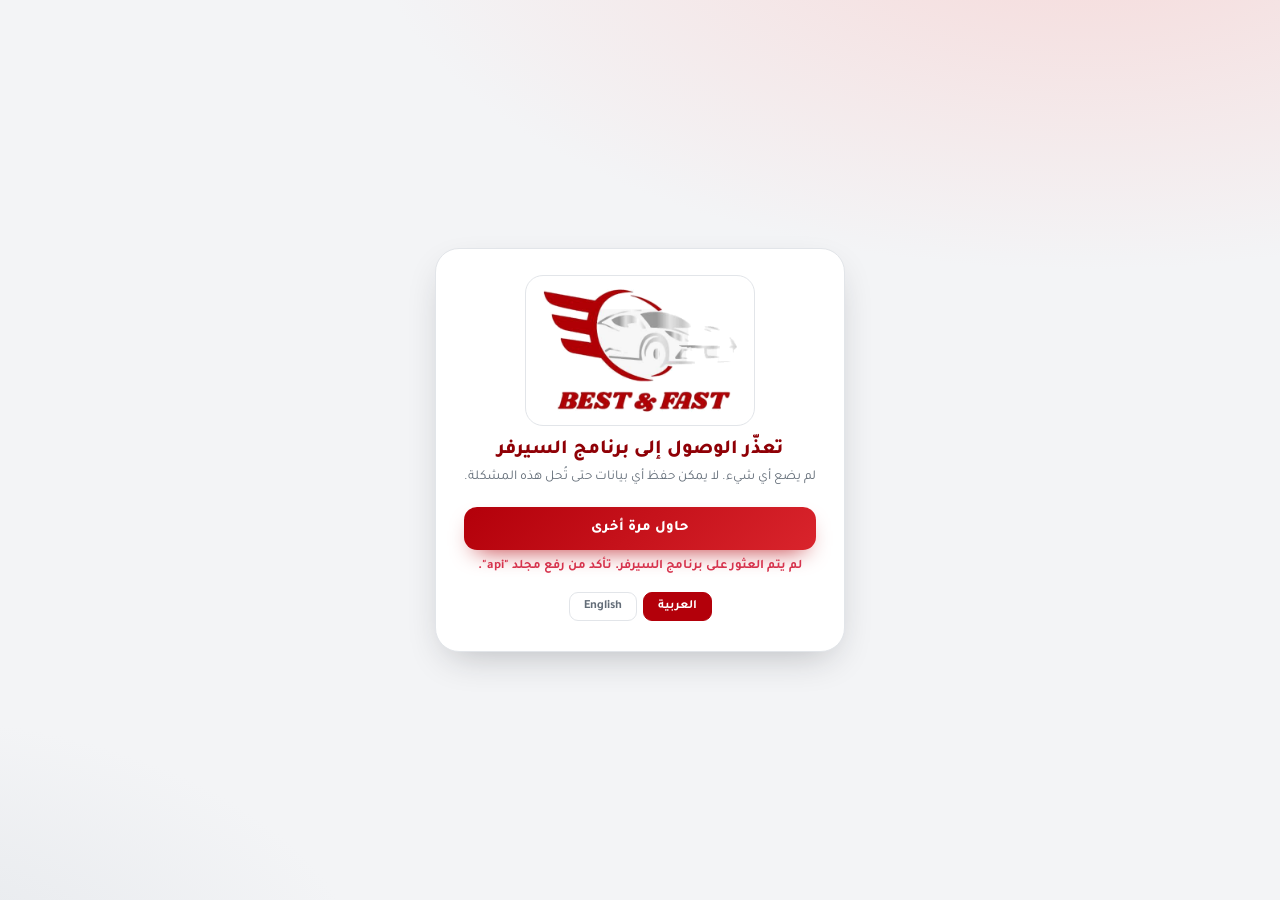
==== index.html @ 27a889df "Add files via upload" ====
<!DOCTYPE html>
<html lang="ar" dir="rtl" data-theme="light">
<head>
<meta charset="UTF-8">
<meta name="viewport" content="width=device-width, initial-scale=1">
<title>بيست آند فاست - نظام نقاط البيع</title>
<meta name="description" content="Best and Fast - garage point of sale and invoicing">
<meta name="robots" content="noindex, nofollow">
<meta name="theme-color" content="#b3000a">
<link rel="icon" type="image/png" href="img/favicon-64.png">
<link rel="apple-touch-icon" href="img/icon-192.png">
<link rel="preconnect" href="https://fonts.googleapis.com">
<link rel="preconnect" href="https://fonts.gstatic.com" crossorigin>
<link href="https://fonts.googleapis.com/css2?family=Tajawal:wght@400;500;700;800&display=swap" rel="stylesheet">
<link rel="stylesheet" href="css/styles.css?v=24c0f44f">
<link rel="stylesheet" href="css/invoice.css?v=6c3ca58b">
<style id="pageStyle"></style>
</head>
<body>

<!-- the WhatsApp symbol, drawn once and used everywhere with <use> -->
<svg width="0" height="0" style="position:absolute" aria-hidden="true"><symbol id="i-wa" viewBox="0 0 24 24"><path d="M17.472 14.382c-.297-.149-1.758-.867-2.03-.967-.273-.099-.471-.148-.67.15-.197.297-.767.966-.94 1.164-.173.199-.347.223-.644.075-.297-.15-1.255-.463-2.39-1.475-.883-.788-1.48-1.761-1.653-2.059-.173-.297-.018-.458.13-.606.134-.133.298-.347.446-.52.149-.174.198-.298.298-.497.099-.198.05-.371-.025-.52-.075-.149-.669-1.612-.916-2.207-.242-.579-.487-.5-.669-.51-.173-.008-.371-.01-.57-.01-.198 0-.52.074-.792.372-.272.297-1.04 1.016-1.04 2.479 0 1.462 1.065 2.875 1.213 3.074.149.198 2.096 3.2 5.077 4.487.709.306 1.262.489 1.694.625.712.227 1.36.195 1.871.118.571-.085 1.758-.719 2.006-1.413.248-.694.248-1.289.173-1.413-.074-.124-.272-.198-.57-.347m-5.421 7.403h-.004a9.87 9.87 0 01-5.031-1.378l-.361-.214-3.741.982.998-3.648-.235-.374a9.86 9.86 0 01-1.51-5.26c.001-5.45 4.436-9.884 9.888-9.884 2.64 0 5.122 1.03 6.988 2.898a9.825 9.825 0 012.893 6.994c-.003 5.45-4.437 9.884-9.885 9.884m8.413-18.297A11.815 11.815 0 0012.05 0C5.495 0 .16 5.335.157 11.892c0 2.096.547 4.142 1.588 5.945L.057 24l6.305-1.654a11.882 11.882 0 005.683 1.448h.005c6.554 0 11.89-5.335 11.893-11.893a11.821 11.821 0 00-3.48-8.413Z"/></symbol></svg>

<!-- ================= LOGIN / FIRST-RUN GATE ================= -->
<div id="gate">
  <div class="gatebox">
    <div class="glogo"><img src="img/logo.png" alt="Best and Fast"></div>
    <h1 id="gateTitle"></h1>
    <p id="gateSub"></p>
    <div id="gLoading" class="mini" data-i18n="loading">...</div>

    <form id="gLogin" style="display:none" autocomplete="on">
      <div class="fld"><label data-i18n="username"></label><input id="lgUser" autocomplete="username" autocapitalize="none" spellcheck="false" required></div>
      <div class="fld"><label data-i18n="password"></label><input id="lgPass" type="password" autocomplete="current-password" required></div>
      <button class="btn b-main" type="submit" data-i18n="sign_in"></button>
    </form>

    <form id="gSetup" style="display:none" autocomplete="off">
      <div class="gsub" data-i18n="owner_account"></div>
      <div class="fld"><label data-i18n="your_name"></label><input id="suName" required></div>
      <div class="fld"><label data-i18n="username"></label><input id="suUser" autocapitalize="none" spellcheck="false" placeholder="owner" required></div>
      <div class="fld"><label data-i18n="password_min"></label><input id="suPass" type="password" autocomplete="new-password" minlength="8" required></div>
      <div class="fld"><label data-i18n="password_again"></label><input id="suPass2" type="password" autocomplete="new-password" minlength="8" required></div>
      <div class="gsub" data-i18n="support_account"></div>
      <p class="gnote" data-i18n="support_hint"></p>
      <div class="fld"><label data-i18n="your_name"></label><input id="suVName" autocomplete="off" placeholder="Support"></div>
      <div class="fld"><label data-i18n="username"></label><input id="suVUser" autocapitalize="none" spellcheck="false" autocomplete="off" placeholder="support"></div>
      <div class="fld"><label data-i18n="password_min"></label><input id="suVPass" type="password" autocomplete="new-password"></div>
      <button class="btn b-main" type="submit" data-i18n="create_account"></button>
    </form>

    <button class="btn b-main" id="gRetry" type="button" style="display:none" data-i18n="try_again"></button>
    <div class="err" id="gateErr"></div>
    <div class="gatelang"><button type="button" data-lang="ar">العربية</button><button type="button" data-lang="en">English</button></div>
  </div>
</div>

<!-- ================= SIDEBAR ================= -->
<aside>
  <div class="brand">
    <div class="logo"><img src="img/logo.png" alt="Best and Fast"></div>
    <div class="t"><span id="brandName"></span><small id="brandSub"></small></div>
  </div>
  <nav class="navi" id="nav">
    <button data-view="new" class="active"><span class="ic">&#10133;</span> <span data-i18n="nav_new"></span></button>
    <button data-view="invoices"><span class="ic">&#128220;</span> <span data-i18n="nav_invoices"></span> <span class="badge" id="navCount">0</span></button>
    <button data-view="customers"><span class="ic">&#128101;</span> <span data-i18n="nav_customers"></span></button>
    <button data-view="services"><span class="ic">&#127991;</span> <span data-i18n="nav_services"></span></button>
    <button data-view="reports"><span class="ic">&#128202;</span> <span data-i18n="nav_reports"></span></button>
    <button data-view="settings"><span class="ic">&#9881;</span> <span data-i18n="nav_settings"></span></button>
  </nav>
  <div class="side-b">
    <div class="modebar" id="modebar" data-i18n="demo_banner"></div>
    <div class="viewbar" id="viewbar" style="display:none" data-i18n="view_only_banner"></div>
    <div class="lang"><button type="button" data-lang="ar">العربية</button><button type="button" data-lang="en">English</button></div>
    <button class="sidebtn" id="btnTheme" type="button"><span id="thIc">&#127769;</span> <span id="thTxt"></span></button>
    <div class="who" id="who"></div>
    <button class="sidebtn" id="btnLogout" type="button">&#128682; <span data-i18n="sign_out"></span></button>
  </div>
</aside>

<main>
  <div class="topbar">
    <h2 id="pgTitle"></h2>
    <div class="clock" id="clock"></div>
  </div>
  <div class="demobar" id="demoBar" hidden>
    <span class="grow" data-i18n="demo_notice"></span>
    <button type="button" id="demoRemove" data-i18n="demo_remove"></button>
  </div>

  <!-- ============ NEW INVOICE ============ -->
  <div id="view-new" class="page active">
    <div class="pos">
      <div>
        <div class="card">
          <div class="chead"><h3><span class="step">1</span> <span data-i18n="step_customer"></span></h3><span class="chip c-mut" id="nvNo"></span></div>
          <div class="fields">
            <div class="fld"><label data-i18n="customer_name"></label><input id="nvName" autocomplete="off" data-i18n-ph="walk_in"></div>
            <div class="fld"><label data-i18n="phone"></label><input id="nvPhone" class="ltr-in" inputmode="tel" placeholder="9xxx xxxx" dir="ltr" style="text-align:start"></div>
          </div>
          <label class="switch"><input type="checkbox" id="nvCompany"> <span data-i18n="company_invoice"></span></label>
          <div class="fields" id="nvB2b" style="display:none;margin-top:11px">
            <div class="fld"><label data-i18n="cust_vat"></label><input id="nvCVat" dir="ltr" style="text-align:start"></div>
            <div class="fld"><label data-i18n="address"></label><input id="nvAddr"></div>
          </div>
          <label class="switch" id="nvSaveCustWrap" style="display:none"><input type="checkbox" id="nvSaveCust" checked> <span data-i18n="save_customer"></span></label>

          <div class="subhead" data-i18n="job_details"></div>
          <div class="seg" id="nvKind" style="margin-bottom:12px"></div>
          <div class="fields">
            <div class="fld"><label data-i18n="date"></label><input type="date" id="nvDate"></div>
            <div class="fld" id="nvDueWrap"><label data-i18n="due_date"></label><input type="date" id="nvDue"></div>
          </div>
          <div class="fields" id="nvVehBox" style="margin-top:11px">
            <div class="fld"><label data-i18n="plate_no"></label><input id="nvPlate" dir="ltr" style="text-align:start" autocomplete="off" placeholder="1234 AB"></div>
            <div class="fld"><label data-i18n="car"></label><input id="nvCar" autocomplete="off" data-i18n-ph="car_ph"></div>
            <div class="fld"><label data-i18n="color"></label><input id="nvColor" autocomplete="off"></div>
            <div class="fld"><label data-i18n="mileage"></label><input id="nvKm" inputmode="numeric" dir="ltr" style="text-align:start" autocomplete="off" placeholder="km"></div>
            <div class="fld full"><label data-i18n="fault"></label><input id="nvFault" autocomplete="off" data-i18n-ph="fault_ph"></div>
          </div>
        </div>

        <div class="card">
          <div class="chead"><h3><span class="step">2</span> <span data-i18n="step_services"></span></h3><span class="sub" id="nvCount"></span></div>
          <div class="pills" id="nvCats"></div>
          <div class="search" style="max-width:none;margin-bottom:14px"><span class="mg">&#128269;</span><input id="nvSearch" data-i18n-ph="search_services" autocomplete="off"></div>
          <div class="grid" id="nvGrid"></div>
        </div>
      </div>

      <div class="panel">
        <div class="card">
          <div class="chead"><h3><span class="step">3</span> <span data-i18n="step_invoice"></span></h3></div>
          <div class="cartbox" id="nvCart"></div>

          <div class="sums">
            <div class="sr"><span data-i18n="subtotal"></span><b id="nvOffice">0.000</b></div>
            <div class="sr"><span data-i18n="discount"></span><input type="number" id="nvDisc" min="0" step="0.001" placeholder="0.000"></div>
            <div class="sr" id="nvVatRow"><span><span data-i18n="vat"></span> <span id="nvVatPct">5</span>%</span><b id="nvVatAmt">0.000</b></div>
            <div class="sr grand"><span data-i18n="total"></span><b id="nvTotal">0.000</b></div>
          </div>

          <div class="paybox">
            <div class="fld"><label data-i18n="pay_method"></label>
              <select id="nvPay"><option value="cash" data-i18n="pay_cash"></option><option value="card" data-i18n="pay_card"></option><option value="transfer" data-i18n="pay_transfer"></option><option value="cheque" data-i18n="pay_cheque"></option></select></div>
            <div class="fld"><label data-i18n="paid_now"></label><input type="number" id="nvPaid" min="0" step="0.001" placeholder="0.000"></div>
          </div>
          <div class="quick"><button type="button" id="nvPayFull" data-i18n="pay_full"></button><button type="button" id="nvPayNone" data-i18n="pay_credit"></button></div>
          <div class="balance" id="nvBalance"></div>

          <div class="fld" style="margin-top:12px"><label data-i18n="note"></label><input id="nvNote" data-i18n-ph="note_ph"></div>

          <button class="btn b-main" id="nvSave" type="button">&#10004; <span data-i18n="save_print"></span></button>
          <button class="btn b-wa" id="nvSaveWa" type="button"><svg viewBox="0 0 24 24"><use href="#i-wa"/></svg> <span data-i18n="save_whatsapp"></span></button>
          <div class="duo">
            <button class="btn b-soft" id="nvSaveOnly" type="button" data-i18n="save_only"></button>
            <button class="btn b-soft" id="nvClear" type="button" data-i18n="clear"></button>
          </div>
        </div>
      </div>
    </div>
  </div>

  <!-- ============ INVOICES ============ -->
  <div id="view-invoices" class="page">
    <div class="stats" id="ivStats"></div>
    <div class="toolbar">
      <div class="search"><span class="mg">&#128269;</span><input id="ivSearch" data-i18n-ph="search_invoices" autocomplete="off"></div>
      <input type="date" id="ivFrom" aria-label="from"><input type="date" id="ivTo" aria-label="to">
      <select id="ivPay"><option value="" data-i18n="all_payments"></option><option value="paid" data-i18n="st_paid"></option><option value="partial" data-i18n="st_partial"></option><option value="unpaid" data-i18n="st_unpaid"></option><option value="void" data-i18n="voided"></option></select>
      <select id="ivJob"><option value="" data-i18n="all_jobs"></option><option value="received" data-i18n="job_received"></option><option value="repair" data-i18n="job_repair"></option><option value="ready" data-i18n="job_ready"></option><option value="delivered" data-i18n="job_delivered"></option></select>
      <button class="tbtn b-soft" id="ivReset" type="button" title="" data-i18n-title="clear_filters_tip">&#10006; <span data-i18n="clear_filters"></span></button>
      <span class="grow"></span>
      <button class="tbtn b-ok" id="ivExport" type="button">&#128202; <span data-i18n="export_excel"></span></button>
      <button class="tbtn b-danger" id="ivDelete" type="button">&#128465; <span data-i18n="delete_bills"></span></button>
    </div>
    <div class="selbar" id="ivSelBar" hidden>
      <label class="selall"><input type="checkbox" id="ivSelAll"> <span data-i18n="select_all"></span></label>
      <span class="selcount" id="ivSelCount"></span>
      <span class="selhint" data-i18n="select_hint"></span>
      <span class="grow"></span>
      <button class="tbtn b-danger" id="ivDoDelete" type="button" disabled></button>
      <button class="tbtn b-soft" id="ivCancelDelete" type="button" data-i18n="cancel"></button>
    </div>
    <div class="tblcard"><div class="tblwrap"><table class="rtable">
      <thead><tr><th class="ckcol" id="ivCkTh" hidden></th><th data-i18n="invoice_no"></th><th data-i18n="date"></th><th data-i18n="customer"></th><th data-i18n="vehicle"></th><th data-i18n="total"></th><th data-i18n="payment"></th><th data-i18n="job_status"></th><th></th></tr></thead>
      <tbody id="ivBody"></tbody>
    </table></div></div>
  </div>

  <!-- ============ CUSTOMERS ============ -->
  <div id="view-customers" class="page">
    <div class="stats" id="cuStats"></div>
    <div class="toolbar">
      <div class="search"><span class="mg">&#128269;</span><input id="cuSearch" data-i18n-ph="search_customers" autocomplete="off"></div>
      <span class="grow"></span>
      <button class="tbtn b-ok" id="cuAdd" type="button">&#10133; <span data-i18n="add_customer"></span></button>
    </div>
    <div class="tblcard"><div class="tblwrap"><table class="rtable">
      <thead><tr><th data-i18n="customer"></th><th data-i18n="phone"></th><th data-i18n="vat_no"></th><th data-i18n="s_invoices"></th><th data-i18n="s_billed"></th><th data-i18n="balance"></th><th></th></tr></thead>
      <tbody id="cuBody"></tbody>
    </table></div></div>
  </div>

  <!-- ============ SERVICES ============ -->
  <div id="view-services" class="page">
    <div class="card">
      <div class="chead"><h3>&#127991; <span data-i18n="price_list"></span></h3>
        <div style="display:flex;gap:9px;flex-wrap:wrap">
          <button class="tbtn b-ok" id="svAdd" type="button">&#10133; <span data-i18n="add_service"></span></button>
          <button class="tbtn b-info" id="svManage" type="button">&#9881; <span data-i18n="manage_lists"></span></button>
          <button class="tbtn b-gold" id="svReset" type="button">&#8634; <span data-i18n="reset_defaults"></span></button>
        </div></div>
      <p class="hint" style="margin-top:0" data-i18n="price_list_hint"></p>
      <div class="pills" id="svCats" style="margin-top:14px"></div>
      <div class="search" style="max-width:none;margin-bottom:14px"><span class="mg">&#128269;</span><input id="svSearch" data-i18n-ph="search_services" autocomplete="off"></div>
      <div class="tblwrap"><table class="rtable">
        <thead><tr><th data-i18n="category"></th><th data-i18n="service"></th><th data-i18n="unit"></th><th data-i18n="price"></th><th></th></tr></thead>
        <tbody id="svBody"></tbody>
      </table></div>
    </div>
  </div>

  <!-- ============ REPORTS ============ -->
  <div id="view-reports" class="page">
    <div class="toolbar">
      <div class="pills" id="rpPeriods" style="margin:0">
        <button type="button" data-p="today" data-i18n="p_today"></button><button type="button" data-p="yesterday" data-i18n="p_yesterday"></button>
        <button type="button" data-p="week" data-i18n="p_week"></button><button type="button" data-p="month" class="active" data-i18n="p_month"></button>
        <button type="button" data-p="all" data-i18n="p_all"></button><button type="button" data-p="custom" data-i18n="p_custom"></button>
      </div>
      <span id="rpCustom" style="display:none;gap:8px;align-items:center"><input type="date" id="rpFrom" aria-label="from"><input type="date" id="rpTo" aria-label="to"></span>
      <span class="grow"></span>
      <button class="tbtn b-ok" id="rpExport" type="button">&#128202; <span data-i18n="export_excel"></span></button>
    </div>
    <div class="stats" id="rpStats"></div>
    <div class="card"><div class="chead"><h3 data-i18n="r_by_category"></h3></div><div id="rpCatBars"></div></div>
    <div class="card" style="margin-top:18px"><div class="chead"><h3 data-i18n="r_daily"></h3></div><div class="cols" id="rpDays"></div></div>
    <div class="two">
      <div class="card"><div class="chead"><h3 data-i18n="r_top_customers"></h3></div><div id="rpCusts"></div></div>
      <div class="card"><div class="chead"><h3 data-i18n="r_payment_methods"></h3></div><div id="rpMethods"></div></div>
    </div>
    <div class="two">
      <div class="card"><div class="chead"><h3 data-i18n="r_by_worker"></h3></div><div id="rpWorkers"></div></div>
      <div class="card"><div class="chead"><h3 data-i18n="r_by_stage"></h3></div><div id="rpStages"></div></div>
    </div>
  </div>

  <!-- ============ SETTINGS ============ -->
  <div id="view-settings" class="page">
    <div class="card setcard"><div class="chead"><h3>&#128268; <span data-i18n="st_storage"></span></h3></div><div id="stMode"></div><div id="stHealth" class="healthbox" hidden></div></div>

    <div class="card setcard" id="stSubCard" style="margin-top:18px">
      <div class="chead"><h3>&#128197; <span data-i18n="st_subscription"></span></h3><span class="chip c-ok" id="subChip"></span></div>
      <div class="subgrid">
        <div class="subbox"><b id="subD">0</b><small data-i18n="sub_days"></small></div>
        <div class="subbox"><b id="subH">00</b><small data-i18n="sub_hours"></small></div>
        <div class="subbox"><b id="subM">00</b><small data-i18n="sub_minutes"></small></div>
        <div class="subbox"><b id="subS">00</b><small data-i18n="sub_seconds"></small></div>
      </div>
      <div class="subtrack"><div class="subfill" id="subBar"></div></div>
      <div class="submeta"><span id="subPct"></span><span><span data-i18n="sub_started"></span>: <b id="subStart"></b></span></div>
      <div class="subnext"><span data-i18n="sub_next_payment"></span><b id="subEnd"></b></div>
      <p class="hint" style="margin-top:10px" data-i18n="sub_hint"></p>
    </div>

    <div class="card setcard" id="stBizCard" style="margin-top:18px">
      <div class="chead"><h3>&#127970; <span data-i18n="st_business"></span></h3></div>
      <div class="setgrid">
        <div class="fld"><label data-i18n="st_name_en"></label><input id="stName" dir="ltr" style="text-align:start"></div>
        <div class="fld"><label data-i18n="st_name_ar"></label><input id="stNameAr" dir="rtl"></div>
        <div class="fld"><label data-i18n="st_addr_en"></label><input id="stAddr" dir="ltr" style="text-align:start"></div>
        <div class="fld"><label data-i18n="st_addr_ar"></label><input id="stAddrAr" dir="rtl"></div>
        <div class="fld"><label data-i18n="phone"></label><input id="stPhone" dir="ltr" style="text-align:start"></div>
        <div class="fld"><label data-i18n="email"></label><input id="stEmail" dir="ltr" style="text-align:start"></div>
        <div class="fld"><label data-i18n="st_cr"></label><input id="stCr" dir="ltr" style="text-align:start"></div>
        <div class="fld"><label data-i18n="st_invoice_prefix"></label><input id="stPrefix" dir="ltr" style="text-align:start" maxlength="8"></div>
        <div class="fld"><label data-i18n="st_paper"></label><select id="stPaper"><option value="a4" data-i18n="paper_a4"></option><option value="80" data-i18n="paper_80"></option></select></div>
        <div class="fld"><label data-i18n="st_bank"></label><input id="stBank"></div>
        <div class="fld" style="grid-column:1/-1"><label data-i18n="st_footer"></label><input id="stFooter"></div>
        <div class="fld" style="grid-column:1/-1"><label data-i18n="st_terms"></label><input id="stTerms"></div>
      </div>
      <label class="switch"><input type="checkbox" id="stVatOn"> <span data-i18n="st_vat_on"></span></label>
      <div class="setgrid" style="margin-top:12px">
        <div class="fld"><label data-i18n="st_vat_no"></label><input id="stVatNo" dir="ltr" style="text-align:start"></div>
        <div class="fld"><label data-i18n="st_vat_pct"></label><input id="stVatPct" type="number" step="0.5" min="0"></div>
      </div>
      <p class="hint" data-i18n="st_vat_hint"></p>
      <button class="btn b-main" id="stSave" type="button" data-i18n="save"></button>
    </div>

    <div class="card setcard" id="stAccountCard">
      <div class="chead"><h3>&#128273; <span data-i18n="st_my_password"></span></h3></div>
      <div class="setgrid">
        <div class="fld"><label data-i18n="current_password"></label><input id="pwOld" type="password" autocomplete="current-password"></div>
        <span></span>
        <div class="fld"><label data-i18n="new_password"></label><input id="pwNew" type="password" autocomplete="new-password"></div>
        <div class="fld"><label data-i18n="password_again"></label><input id="pwNew2" type="password" autocomplete="new-password"></div>
      </div>
      <div class="err" id="pwErr"></div>
      <button class="btn b-soft" id="pwSave" type="button" style="max-width:260px" data-i18n="change_password"></button>
    </div>

    <div class="card setcard" id="stUsersCard">
      <div class="chead"><h3>&#128101; <span data-i18n="st_staff"></span></h3></div>
      <p class="hint" id="usHint" style="margin-top:0" data-i18n="st_staff_hint"></p>
      <div class="wlimit" id="usLimit"><span id="usLimitTxt"></span><b id="usLimitNum"></b></div>
      <div class="tblwrap" style="margin:12px 0"><table><thead><tr><th data-i18n="your_name"></th><th data-i18n="username"></th><th data-i18n="role"></th><th></th></tr></thead><tbody id="usList"></tbody></table></div>
      <div id="usForm"><div class="setgrid">
        <div class="fld"><label data-i18n="worker_name"></label><input id="usName" autocomplete="off"></div>
        <div class="fld"><label data-i18n="username"></label><input id="usUser" dir="ltr" style="text-align:start" autocapitalize="none" autocomplete="off"></div>
        <div class="fld"><label data-i18n="password_min"></label><input id="usPass" type="password" autocomplete="new-password"></div>
      </div>
      <div class="err" id="usErr"></div>
      <button class="btn b-soft" id="usAdd" type="button" style="max-width:260px" data-i18n="add_worker"></button></div>
    </div>

    <div class="card setcard" id="stDataCard">
      <div class="chead"><h3>&#128190; <span data-i18n="st_data"></span></h3></div>
      <p class="hint" style="margin-top:0" data-i18n="st_data_hint"></p>
      <div class="duo" style="max-width:560px">
        <button class="btn b-info" id="dbBackup" type="button">&#128190; <span data-i18n="backup"></span></button>
        <button class="btn b-soft" id="dbRestore" type="button">&#128194; <span data-i18n="restore"></span></button>
        <button class="btn b-danger" id="dbWipe" type="button">&#128465; <span data-i18n="wipe"></span></button>
      </div>
      <input type="file" id="dbFile" accept=".json,application/json" style="display:none">
    </div>
  </div>
</main>

<!-- ================= MODALS ================= -->
<div class="modal" id="ivModal" hidden><div class="mbox wide" id="ivBox"></div></div>

<div class="modal" id="waModal" hidden><div class="mbox">
  <h3 style="display:flex;align-items:center;gap:9px"><svg viewBox="0 0 24 24" width="26" height="26" style="fill:var(--wa)"><use href="#i-wa"/></svg> <span data-i18n="wa_title"></span></h3>
  <div class="msub" id="waSub"></div>
  <div class="fld"><label data-i18n="wa_phone"></label><input id="waPhone" dir="ltr" inputmode="tel" style="text-align:start" placeholder="9xxx xxxx" autocomplete="off"></div>
  <div class="mini" style="margin-top:5px" data-i18n="wa_phone_hint"></div>
  <div class="wa-opts">
    <label class="switch"><input type="checkbox" id="waLink" checked> <span data-i18n="wa_link"></span></label>
    <select id="waLang" style="width:auto"><option value="ar">العربية</option><option value="en">English</option></select>
  </div>
  <div class="wa-status" id="waStatus"></div>
  <div class="fld" style="margin-top:6px"><label data-i18n="wa_message"></label><textarea id="waMsg"></textarea></div>
  <div class="err" id="waErr"></div>
  <div class="duo">
    <button class="btn b-wa" id="waGo" type="button"><svg viewBox="0 0 24 24"><use href="#i-wa"/></svg> <span data-i18n="wa_open"></span></button>
    <button class="btn b-soft" id="waCopy" type="button" data-i18n="wa_copy"></button>
  </div>
  <button class="btn b-soft" type="button" data-close style="margin-top:10px" data-i18n="close"></button>
</div></div>

<div class="modal" id="customModal" hidden><div class="mbox">
  <h3 data-i18n="custom_service"></h3><div class="msub" data-i18n="custom_service_hint"></div>
  <div class="fields">
    <div class="fld full"><label data-i18n="description"></label><input id="clName"></div>
    <div class="fld"><label data-i18n="category"></label><select id="clCat"></select></div>
    <div class="fld"><label data-i18n="unit"></label><select id="clUnit"></select></div>
    <div class="fld"><label data-i18n="amount_omr"></label><input type="number" id="clAmount" step="0.001" min="0" placeholder="0.000"></div>
    <div class="fld"><label data-i18n="qty"></label><input type="number" id="clQty" step="any" min="0" value="1"></div>
  </div>
  <div class="err" id="clErr"></div>
  <div class="duo"><button class="btn b-main" style="margin-top:0" id="clAdd" type="button" data-i18n="add_to_invoice"></button><button class="btn b-soft" type="button" data-close data-i18n="cancel"></button></div>
</div></div>

<div class="modal" id="custModal" hidden><div class="mbox">
  <h3 id="cmTitle"></h3><div class="msub" data-i18n="customer_hint"></div>
  <div class="fields">
    <div class="fld full"><label data-i18n="customer_name"></label><input id="cmName"></div>
    <div class="fld"><label data-i18n="phone"></label><input id="cmPhone" dir="ltr" style="text-align:start"></div>
    <div class="fld"><label data-i18n="vat_no"></label><input id="cmVat" dir="ltr" style="text-align:start"></div>
    <div class="fld full"><label data-i18n="address"></label><input id="cmAddr"></div>
    <div class="fld full"><label data-i18n="note"></label><input id="cmNotes"></div>
  </div>
  <label class="switch"><input type="checkbox" id="cmCompany" checked> <span data-i18n="company"></span></label>
  <div class="err" id="cmErr"></div>
  <div class="duo"><button class="btn b-main" style="margin-top:0" id="cmSave" type="button" data-i18n="save"></button><button class="btn b-soft" type="button" data-close data-i18n="cancel"></button></div>
</div></div>

<div class="modal" id="svcModal" hidden><div class="mbox">
  <h3 id="smTitle"></h3><div class="msub" data-i18n="service_hint"></div>
  <div class="fields">
    <div class="fld"><label data-i18n="name_en"></label><input id="smEn" dir="ltr" style="text-align:start"></div>
    <div class="fld"><label data-i18n="name_ar"></label><input id="smAr" dir="rtl"></div>
    <div class="fld"><label data-i18n="category"></label><select id="smCat"></select></div>
    <div class="fld"><label data-i18n="unit"></label><select id="smUnit"></select></div>
    <div class="fld full newbox" id="smNewCatWrap" hidden><label data-i18n="new_section_name"></label>
      <div class="two-in"><input id="smNewCatEn" dir="ltr" placeholder="English" style="text-align:start"><input id="smNewCatAr" dir="rtl" placeholder="العربية"></div></div>
    <div class="fld full newbox" id="smNewUnitWrap" hidden><label data-i18n="new_unit_name"></label>
      <div class="two-in"><input id="smNewUnitEn" dir="ltr" placeholder="English" style="text-align:start"><input id="smNewUnitAr" dir="rtl" placeholder="العربية"></div></div>
    <div class="fld full"><label data-i18n="default_price"></label><input type="number" id="smPrice" step="0.001" min="0" placeholder="0.000"></div>
  </div>
  <div class="err" id="smErr"></div>
  <div class="duo"><button class="btn b-main" style="margin-top:0" id="smSave" type="button" data-i18n="save"></button><button class="btn b-soft" type="button" data-close data-i18n="cancel"></button></div>
</div></div>

<div class="modal" id="restoreModal" hidden><div class="mbox wide">
  <h3>&#8634; <span data-i18n="reset_defaults"></span></h3><div class="msub" data-i18n="restore_hint"></div>
  <div class="rsbar">
    <label class="selall"><input type="checkbox" id="rsAll"> <span data-i18n="select_all"></span></label>
    <label class="selall"><input type="checkbox" id="rsOnlyChanged" checked> <span data-i18n="show_changed_only"></span></label>
    <span class="selcount" id="rsCount"></span>
  </div>
  <div class="tblcard" style="box-shadow:none"><div class="tblwrap" style="max-height:44vh;overflow:auto"><table>
    <thead><tr><th class="ckcol"></th><th data-i18n="service"></th><th data-i18n="price_now"></th><th data-i18n="price_original"></th><th></th></tr></thead>
    <tbody id="rsBody"></tbody></table></div></div>
  <div class="duo" style="margin-top:14px">
    <button class="btn b-main" style="margin-top:0" id="rsDoSelected" type="button" disabled></button>
    <button class="btn b-gold" id="rsDoAll" type="button">&#8634; <span data-i18n="restore_all"></span></button>
  </div>
  <button class="btn b-soft" type="button" data-close style="margin-top:10px" data-i18n="cancel"></button>
</div></div>

<div class="modal" id="manageModal" hidden><div class="mbox">
  <h3 data-i18n="manage_lists"></h3><div class="msub" data-i18n="manage_hint"></div>
  <h4 class="mgh" data-i18n="custom_sections"></h4><div id="mgCats"></div>
  <h4 class="mgh" data-i18n="custom_units"></h4><div id="mgUnits"></div>
  <button class="btn b-soft" type="button" data-close style="margin-top:16px" data-i18n="close"></button>
</div></div>

<div class="toast" id="toast"></div>
<div id="printArea"></div>

<script src="js/i18n.js?v=5bb944d0"></script>
<script src="js/core.js?v=93e0a461"></script>
<script src="js/catalog.js?v=36a632cd"></script>
<script src="js/demo.js?v=1ecfdbea"></script>
<script src="js/xlsx.js?v=1d957b6d"></script>
<script src="js/store.js?v=ad878c24"></script>
<script src="js/print.js?v=ccff569c"></script>
<script src="js/combo.js?v=9704f11b"></script>
<script src="js/whatsapp.js?v=cd5b6102"></script>
<script src="js/invoice.js?v=068d01bd"></script>
<script src="js/invoices.js?v=39dd5b6d"></script>
<script src="js/customers.js?v=3a975e34"></script>
<script src="js/services.js?v=b9920e4e"></script>
<script src="js/reports.js?v=1ecd2e0f"></script>
<script src="js/subscription.js?v=e6a411c3"></script>
<script src="js/settings.js?v=e549843b"></script>
<script src="js/app.js?v=c7374f35"></script>
</body>
</html>
---- css/styles.css ----
/* =====================================================================
   Best and Fast POS - styles
   Palette is taken from the company logo: brand red, charcoal and silver.
   Layout uses logical properties, so Arabic (RTL) flips by itself.
   The printed documents (invoice, receipt, statement) are in invoice.css.
   ===================================================================== */
*{box-sizing:border-box;margin:0;padding:0}
:root{
  --bg:#f3f4f6; --surface:#ffffff; --surface2:#f6f7f9; --line:#e2e5e9;
  --txt:#1b1f24; --muted:#636d78; --faint:#a0a8b1;
  --brand:#b3000a; --brand2:#d9242c; --brandsoft:#fdeceb; --brandtxt:#8f0006;
  --gold:#8d959e; --goldsoft:#eceef1; --goldtxt:#464d55;
  --ok:#0d8a63; --oksoft:#e3f6ee; --warn:#c77a0a; --warnsoft:#fdf1dc;
  --bad:#d6334d; --badsoft:#fdebee; --info:#2a6fb5; --infosoft:#e6f0fa;
  --wa:#148a3c; --wa2:#0f7431;
  --shadow:0 1px 2px rgba(27,31,36,.05), 0 8px 24px -12px rgba(27,31,36,.16);
  --shadow2:0 14px 38px -14px rgba(27,31,36,.30);
  --radius:16px;
  --font:"Tajawal","Segoe UI",system-ui,-apple-system,Roboto,"Helvetica Neue",Arial,sans-serif;
}
[data-theme="dark"]{
  --bg:#0e1013; --surface:#171a1f; --surface2:#1e2228; --line:#2c3139;
  --txt:#eceff2; --muted:#9aa4af; --faint:#69737e;
  --brand:#e8333c; --brand2:#b3000a; --brandsoft:#3a1518; --brandtxt:#ff9ea2;
  --gold:#a9b1ba; --goldsoft:#272b31; --goldtxt:#cfd5db;
  --ok:#3ccf9d; --oksoft:#0f3a2f; --warn:#f0b34a; --warnsoft:#3b2d12;
  --bad:#ff7088; --badsoft:#401722; --info:#6db3f0; --infosoft:#12283d;
  --wa:#1fa14a; --wa2:#188a3e;
  --shadow:0 1px 2px rgba(0,0,0,.3), 0 10px 28px -14px rgba(0,0,0,.7);
  --shadow2:0 16px 40px -14px rgba(0,0,0,.8);
}
html{-webkit-text-size-adjust:100%}
body{font-family:var(--font);background:var(--bg);color:var(--txt);min-height:100vh;display:flex;
  -webkit-font-smoothing:antialiased;transition:background .2s,color .2s;font-size:15px}
button,input,select,textarea{font-family:inherit}
[hidden]{display:none !important}
.num,.money,td.money,.v{font-variant-numeric:tabular-nums}
.ltr{direction:ltr;unicode-bidi:isolate}
span.ltr,b.ltr{display:inline-block}

/* ---------- sidebar ---------- */
aside{width:252px;flex-shrink:0;background:var(--surface);border-inline-end:1px solid var(--line);
  display:flex;flex-direction:column;padding:18px 14px;position:sticky;top:0;height:100vh;overflow-y:auto}
.brand{display:flex;flex-direction:column;align-items:center;text-align:center;gap:8px;padding:2px 6px 16px;
  border-bottom:1px solid var(--line);margin-bottom:14px}
.brand .logo{width:100%;max-width:190px;border-radius:16px;background:#fff;display:grid;place-items:center;
  box-shadow:0 8px 22px -12px rgba(179,0,10,.55);border:1px solid var(--line);overflow:hidden;padding:8px 10px}
.brand .logo img{width:100%;height:auto;display:block}
.brand .t{font-size:13px;font-weight:800;line-height:1.35;color:var(--brandtxt)}
.brand .t small{display:block;font-size:11px;font-weight:500;color:var(--muted)}
.navi{display:flex;flex-direction:column;gap:3px;flex:1}
.navi button{display:flex;align-items:center;gap:11px;background:none;border:none;color:var(--muted);
  padding:11px 13px;border-radius:11px;cursor:pointer;font-size:14.5px;font-weight:600;text-align:start;width:100%}
.navi button:hover{background:var(--surface2);color:var(--txt)}
.navi button.active{background:linear-gradient(135deg,var(--brand),var(--brand2));color:#fff;box-shadow:0 8px 18px -10px var(--brand)}
.navi button .ic{font-size:17px;width:22px;text-align:center}
.navi .badge{margin-inline-start:auto;background:var(--warnsoft);color:var(--warn);font-size:11px;font-weight:800;padding:2px 8px;border-radius:9px}
.navi button.active .badge{background:rgba(255,255,255,.25);color:#fff}
.side-b{border-top:1px solid var(--line);padding-top:12px;margin-top:10px;display:flex;flex-direction:column;gap:8px}
.lang{display:grid;grid-template-columns:1fr 1fr;background:var(--surface2);border:1px solid var(--line);border-radius:11px;padding:3px}
.lang button{border:none;background:none;padding:7px;border-radius:8px;cursor:pointer;font-weight:700;font-size:13px;color:var(--muted)}
.lang button.active{background:var(--brand);color:#fff}
.sidebtn{display:flex;align-items:center;gap:8px;background:var(--surface2);border:1px solid var(--line);
  border-radius:11px;padding:9px 11px;cursor:pointer;font-size:13px;font-weight:700;color:var(--muted)}
.sidebtn:hover{color:var(--txt);border-color:var(--brand)}
.who{font-size:12px;color:var(--muted);padding:2px 4px;line-height:1.5;text-align:center}
.who b{color:var(--txt)}
.modebar{background:var(--goldsoft);color:var(--goldtxt);border:1px solid var(--gold);border-radius:10px;
  padding:7px 10px;font-size:11.5px;font-weight:700;line-height:1.5;text-align:center}

main{flex:1;min-width:0;display:flex;flex-direction:column}
.topbar{background:var(--surface);border-bottom:1px solid var(--line);padding:14px 26px;display:flex;align-items:center;
  justify-content:space-between;gap:14px;flex-wrap:wrap;position:sticky;top:0;z-index:50}
.topbar h2{font-size:20px;font-weight:800}
.topbar h2 small{display:block;font-size:12.5px;font-weight:500;color:var(--muted);margin-top:1px}
.clock{text-align:end;font-size:12.5px;color:var(--muted);font-weight:600;line-height:1.5}
.clock b{color:var(--txt);font-size:15px;font-variant-numeric:tabular-nums}
.page{display:none;padding:22px 26px 50px}
.page.active{display:block}

@media(max-width:900px){
  body{flex-direction:column}
  aside{width:100%;height:auto;position:sticky;top:0;z-index:60;flex-direction:row;align-items:center;padding:10px 12px;gap:10px;
    overflow-x:auto;border-inline-end:none;border-bottom:1px solid var(--line)}
  .brand{flex-direction:row;border:none;padding:0;margin:0;flex-shrink:0}
  .brand .logo{width:76px;max-width:none;padding:3px 5px;border-radius:10px;box-shadow:none}.brand .t{display:none}
  .navi{flex-direction:row;flex:0}.navi button{padding:9px 12px;white-space:nowrap}
  .side-b{flex-direction:row;border:none;padding:0;margin:0 auto 0 0;flex-shrink:0;align-items:center}
  [dir=rtl] .side-b{margin:0 0 0 auto}
  .modebar,.who{display:none}
  .page{padding:16px 14px 40px}.topbar{position:static;padding:13px 14px}
}

/* ---------- example-data notice ---------- */
.demobar{display:flex;align-items:center;gap:12px;flex-wrap:wrap;background:var(--goldsoft);color:var(--goldtxt);
  border-bottom:1px solid var(--gold);padding:10px 26px;font-size:13px;font-weight:700;line-height:1.6}
.demobar .grow{flex:1;min-width:200px}
.demobar button{border:none;border-radius:10px;padding:8px 14px;font-weight:800;font-size:12.5px;cursor:pointer;background:var(--brand);color:#fff}
.demobar button:hover{filter:brightness(1.1)}
@media(max-width:900px){.demobar{padding:10px 14px}}

/* ---------- cards & form controls ---------- */
.pos{display:grid;grid-template-columns:1fr 410px;gap:20px;align-items:start}
@media(max-width:1180px){.pos{grid-template-columns:1fr}}
.card{background:var(--surface);border:1px solid var(--line);border-radius:var(--radius);padding:20px;box-shadow:var(--shadow)}
.card + .card{margin-top:18px}
.chead{display:flex;align-items:center;justify-content:space-between;gap:12px;flex-wrap:wrap;margin-bottom:15px}
.chead h3{font-size:15.5px;font-weight:800;display:flex;align-items:center;gap:9px}
.step{width:24px;height:24px;border-radius:8px;background:var(--brandsoft);color:var(--brandtxt);
  display:grid;place-items:center;font-size:12px;font-weight:800;flex-shrink:0}
.chead .sub{font-size:12px;color:var(--muted);font-weight:500}

.fields{display:grid;grid-template-columns:repeat(2,1fr);gap:11px}
.fields.f3{grid-template-columns:repeat(3,1fr)}
@media(max-width:760px){.fields,.fields.f3{grid-template-columns:1fr}}
.fld{display:flex;flex-direction:column;gap:5px;min-width:0}
.fld.full{grid-column:1/-1}
.fld label{font-size:12px;font-weight:700;color:var(--muted)}
input,select,textarea{background:var(--surface2);border:1.5px solid var(--line);color:var(--txt);padding:10px 12px;
  border-radius:11px;font-size:14px;width:100%;font-weight:600;transition:.14s}
textarea{resize:vertical;min-height:64px}
input::placeholder,textarea::placeholder{color:var(--faint);font-weight:500}
input:focus,select:focus,textarea:focus{outline:none;border-color:var(--brand);background:var(--surface);box-shadow:0 0 0 3.5px var(--brandsoft)}
input[type=number]{font-variant-numeric:tabular-nums}
.switch{display:flex;align-items:center;gap:10px;font-size:13px;color:var(--muted);font-weight:600;cursor:pointer;margin-top:12px}
.switch input{width:40px;height:22px;appearance:none;-webkit-appearance:none;background:var(--line);border-radius:12px;position:relative;
  cursor:pointer;flex-shrink:0;border:none;padding:0;transition:.18s}
.switch input:checked{background:var(--brand)}
.switch input::after{content:"";position:absolute;width:16px;height:16px;border-radius:50%;background:#fff;top:3px;inset-inline-start:3px;
  transition:.18s;box-shadow:0 1px 3px rgba(0,0,0,.3)}
.switch input:checked::after{inset-inline-start:21px}
.switch input:focus{box-shadow:0 0 0 3.5px var(--brandsoft)}

.seg{display:grid;grid-template-columns:repeat(auto-fit,minmax(104px,1fr));gap:8px}
.seg button{background:var(--surface2);border:1.5px solid var(--line);color:var(--muted);padding:10px 8px;border-radius:12px;
  cursor:pointer;font-weight:700;font-size:13px;text-align:center;transition:.14s}
.seg button:hover{border-color:var(--brand);color:var(--txt)}
.seg button.active{background:var(--brand);border-color:var(--brand);color:#fff;box-shadow:0 8px 18px -10px var(--brand)}
.subhead{margin:18px 0 8px;font-size:12px;font-weight:800;color:var(--muted)}

.pills{display:flex;gap:7px;flex-wrap:wrap;margin-bottom:14px}
.pills button{background:var(--surface2);border:1px solid var(--line);color:var(--muted);padding:7px 14px;border-radius:20px;
  cursor:pointer;font-size:13px;font-weight:700}
.pills button:hover{color:var(--txt);border-color:var(--brand)}
.pills button.active{background:var(--txt);color:var(--surface);border-color:var(--txt)}

/* ---------- service tiles ---------- */
.grid{display:grid;grid-template-columns:repeat(auto-fill,minmax(184px,1fr));gap:12px}
.svc{background:var(--surface);border:1.5px solid var(--line);border-radius:14px;padding:13px;cursor:pointer;transition:.14s;
  display:flex;flex-direction:column;gap:3px;position:relative;text-align:start;color:inherit}
.svc:hover{border-color:var(--brand);transform:translateY(-3px);box-shadow:var(--shadow2)}
.svc:active{transform:translateY(-1px)}
.svc .cc{font-size:10.5px;font-weight:800;color:var(--brandtxt);background:var(--brandsoft);align-self:flex-start;padding:2px 8px;border-radius:6px}
.svc .n{font-size:14px;font-weight:700;line-height:1.35;margin-top:4px}
.svc .n2{font-size:12px;color:var(--muted);font-weight:500}
.svc .p{font-size:17px;font-weight:800;margin-top:7px;display:flex;align-items:baseline;gap:5px;flex-wrap:wrap}
.svc .p small{font-size:11px;color:var(--faint);font-weight:600}
.svc .p.var{font-size:13.5px;color:var(--muted)}
.svc .plus{position:absolute;top:11px;inset-inline-end:11px;width:22px;height:22px;border-radius:50%;background:var(--brandsoft);
  color:var(--brandtxt);display:grid;place-items:center;font-size:15px;font-weight:800;opacity:0;transition:.14s}
.svc:hover .plus{opacity:1}
.svc.custom{border-style:dashed;align-items:center;justify-content:center;text-align:center;color:var(--brandtxt);min-height:112px;gap:6px}
.svc.custom .em{font-size:26px}

/* ---------- invoice panel ---------- */
.panel{position:sticky;top:90px;max-height:calc(100vh - 108px);overflow-y:auto;overscroll-behavior:contain;
  padding-inline-end:6px}
@media(max-width:1180px){.panel{position:static;max-height:none;overflow:visible;padding:0}}
.cartbox{margin:0 0 14px;border:1.5px dashed var(--line);border-radius:14px;padding:6px}
.ci{display:grid;grid-template-columns:1fr auto;gap:8px 10px;align-items:center;padding:10px;border-radius:11px;font-size:13.5px}
.ci + .ci{border-top:1px solid var(--line)}
.ci .nm{font-weight:700;line-height:1.35;min-width:0}
.ci .nm small{display:block;color:var(--muted);font-size:11.5px;font-weight:600;margin-top:1px}
.ci .x{background:none;border:none;color:var(--faint);cursor:pointer;font-size:15px;padding:3px 6px;border-radius:6px}
.ci .x:hover{color:var(--bad);background:var(--badsoft)}
.ci .row2{grid-column:1/-1;display:flex;align-items:center;gap:8px}
.ci .row2 input.pr{width:96px;padding:6px 9px;font-size:13px;text-align:end;border-radius:9px}
.ci .row2 .times{color:var(--faint);font-size:12px}
.ci .lt{margin-inline-start:auto;font-weight:800;font-size:14px;font-variant-numeric:tabular-nums}
.stepper{display:flex;align-items:center;gap:2px;background:var(--surface2);border:1px solid var(--line);border-radius:9px;padding:2px}
.stepper button{width:25px;height:25px;border-radius:7px;border:none;background:none;color:var(--muted);cursor:pointer;font-weight:800;font-size:15px}
.stepper button:hover{background:var(--surface);color:var(--brand)}
.stepper input{width:44px;border:none;background:none;text-align:center;padding:2px;font-size:13.5px;font-weight:800;box-shadow:none !important}
.blank{text-align:center;padding:30px 14px;color:var(--faint)}
.blank .em{font-size:34px;display:block;margin-bottom:8px;opacity:.55}
.blank b{display:block;font-size:13.5px;color:var(--muted);font-weight:700}
.blank small{font-size:12px}

.sums{background:var(--surface2);border-radius:14px;padding:14px}
.sr{display:flex;justify-content:space-between;align-items:center;gap:10px;padding:5px 0;font-size:13.5px;font-weight:600;color:var(--muted)}
.sr b{color:var(--txt);font-variant-numeric:tabular-nums}
.sr input[type=number]{width:96px;padding:6px 9px;text-align:end;font-size:13px;border-radius:8px}
.sr.grand{border-top:1.5px solid var(--line);margin-top:9px;padding-top:12px;font-size:15px;color:var(--txt);font-weight:800}
.sr.grand b{font-size:26px;color:var(--brand);line-height:1}
.sr.grand b small{font-size:12.5px;color:var(--muted);font-weight:700}
.paybox{margin-top:12px;display:grid;grid-template-columns:1fr 1fr;gap:10px}
.quick{display:flex;gap:6px;margin-top:6px}
.quick button{flex:1;padding:6px;border-radius:8px;border:1px solid var(--line);background:var(--surface2);color:var(--muted);
  font-size:12px;font-weight:700;cursor:pointer}
.quick button:hover{border-color:var(--brand);color:var(--brandtxt)}
.balance{display:flex;justify-content:space-between;align-items:center;margin-top:10px;padding:10px 13px;border-radius:11px;
  background:var(--oksoft);color:var(--ok);font-weight:800;font-size:13.5px}
.balance.due{background:var(--warnsoft);color:var(--warn)}

.btn{padding:13px;border:none;border-radius:13px;font-size:14.5px;font-weight:800;cursor:pointer;letter-spacing:.1px;
  transition:.14s;display:flex;align-items:center;justify-content:center;gap:8px;width:100%}
.btn:active{transform:scale(.985)}
.btn[disabled]{opacity:.55;cursor:wait}
.b-main{background:linear-gradient(135deg,var(--brand),var(--brand2));color:#fff;box-shadow:0 10px 24px -12px var(--brand);margin-top:14px}
.b-main:hover{filter:brightness(1.08)}
.b-soft{background:var(--surface2);color:var(--muted);border:1.5px solid var(--line)}
.b-soft:hover{color:var(--txt);border-color:var(--brand)}
.b-danger{background:var(--badsoft);color:var(--bad);border:1.5px solid transparent}
.b-danger:hover{background:var(--bad);color:#fff}
.b-ok{background:var(--oksoft);color:var(--ok);border:1.5px solid transparent}
.b-ok:hover{background:var(--ok);color:#fff}
.b-info{background:var(--infosoft);color:var(--info);border:1.5px solid transparent}
.b-info:hover{background:var(--info);color:#fff}
.b-gold{background:var(--goldsoft);color:var(--goldtxt);border:1.5px solid transparent}
.b-gold:hover{background:var(--gold);color:#fff}
.b-wa{background:var(--wa);color:#fff;border:1.5px solid transparent;box-shadow:0 10px 24px -14px var(--wa)}
.b-wa:hover{background:var(--wa2)}
.btn svg,.tbtn svg{width:19px;height:19px;fill:currentColor;flex-shrink:0}
.duo{display:grid;grid-template-columns:1fr 1fr;gap:10px;margin-top:10px}
.duo .btn{margin-top:0;padding:11px;font-size:13.5px}
#nvSaveWa{margin-top:10px}

/* ---------- stats, toolbar, tables ---------- */
.stats{display:grid;grid-template-columns:repeat(auto-fit,minmax(190px,1fr));gap:13px;margin-bottom:20px}
.stat{background:var(--surface);border:1px solid var(--line);border-radius:15px;padding:15px;box-shadow:var(--shadow);display:flex;gap:13px;align-items:center}
.stat .ic{width:42px;height:42px;border-radius:13px;display:grid;place-items:center;font-size:19px;flex-shrink:0}
.stat .l{font-size:11.5px;color:var(--muted);font-weight:700}
.stat .v{font-size:19px;font-weight:800;margin-top:2px;white-space:nowrap}
.stat .v small{font-size:11px;color:var(--muted);font-weight:700}
.toolbar{display:flex;gap:9px;flex-wrap:wrap;align-items:center;margin-bottom:18px}
.toolbar input,.toolbar select{width:auto;background:var(--surface);padding:9px 12px}
.toolbar .grow{flex:1}
.search{position:relative;min-width:230px;flex:1;max-width:340px}
.search input{width:100%;padding-inline-start:36px}
.search .mg{position:absolute;inset-inline-start:12px;top:50%;transform:translateY(-50%);font-size:14px;opacity:.5}
.tbtn{padding:10px 15px;border:none;border-radius:11px;font-weight:700;cursor:pointer;font-size:13px;white-space:nowrap;width:auto}
.tblcard{background:var(--surface);border:1px solid var(--line);border-radius:var(--radius);box-shadow:var(--shadow);overflow:hidden}
.tblwrap{overflow-x:auto}
table{width:100%;border-collapse:collapse;font-size:13.5px}
th{background:var(--surface2);padding:12px 13px;text-align:start;font-size:12px;color:var(--muted);font-weight:800;white-space:nowrap;border-bottom:1px solid var(--line)}
td{padding:12px 13px;border-bottom:1px solid var(--line);vertical-align:middle}
tbody tr:last-child td{border-bottom:none}
tbody tr:hover{background:var(--surface2)}
tr.click{cursor:pointer}
tr.void td{opacity:.5;text-decoration:line-through}
tr.void td:last-child,tr.void td .chip{text-decoration:none}
.mini{color:var(--muted);font-size:12px;font-weight:600;line-height:1.5}
.chip{display:inline-block;padding:4px 10px;border-radius:9px;font-size:11.5px;font-weight:800;white-space:nowrap}
.c-ok{background:var(--oksoft);color:var(--ok)}.c-info{background:var(--infosoft);color:var(--info)}
.c-warn{background:var(--warnsoft);color:var(--warn)}.c-bad{background:var(--badsoft);color:var(--bad)}
.c-mut{background:var(--surface2);color:var(--muted);border:1px solid var(--line)}.c-brand{background:var(--brandsoft);color:var(--brandtxt)}
.c-gold{background:var(--goldsoft);color:var(--goldtxt)}
.clickchip{cursor:pointer}.clickchip:hover{filter:brightness(.94)}
.iconbtn{width:32px;height:32px;border-radius:9px;border:1px solid var(--line);background:var(--surface);cursor:pointer;font-size:14px;color:var(--muted);
  display:inline-grid;place-items:center;padding:0}
.iconbtn:hover{background:var(--brandsoft);color:var(--brandtxt);border-color:var(--brand)}
.iconbtn.d:hover{background:var(--bad);color:#fff;border-color:var(--bad)}
.iconbtn.wa{color:var(--wa)}
.iconbtn.wa svg{width:17px;height:17px;fill:currentColor}
.iconbtn.wa:hover{background:var(--wa);color:#fff;border-color:var(--wa)}
.money{font-weight:800}
.late{color:var(--bad);font-weight:800}
.acts{white-space:nowrap;display:flex;gap:5px}

/* ---------- modal ---------- */
.modal{position:fixed;inset:0;background:rgba(10,12,15,.6);backdrop-filter:blur(4px);z-index:900;display:flex;align-items:center;justify-content:center;padding:18px}
.mbox{background:var(--surface);border:1px solid var(--line);border-radius:20px;padding:24px;width:100%;max-width:500px;
  box-shadow:0 28px 70px -20px rgba(0,0,0,.5);max-height:92vh;overflow-y:auto;animation:pop .18s ease}
.mbox.wide{max-width:780px}
@keyframes pop{from{transform:scale(.96) translateY(10px);opacity:0}to{transform:none;opacity:1}}
.mbox h3{font-size:18px;font-weight:800;margin-bottom:4px}
.mbox .msub{font-size:13px;color:var(--muted);margin-bottom:16px;font-weight:500}
.err{color:var(--bad);font-size:13px;min-height:19px;font-weight:700;margin-top:9px}
.hint{font-size:13px;color:var(--muted);line-height:1.8;margin-top:12px;font-weight:500}
.kv{display:grid;grid-template-columns:repeat(auto-fit,minmax(170px,1fr));gap:12px 18px;margin:14px 0}
.kv div small{display:block;color:var(--muted);font-size:11.5px;font-weight:700}
.kv div b{font-size:14px;word-break:break-word}

/* ---------- WhatsApp window ---------- */
#waMsg{min-height:230px;font-size:13.5px;line-height:1.7;font-weight:500;unicode-bidi:plaintext;text-align:start}
.wa-opts{display:flex;gap:14px;flex-wrap:wrap;align-items:center;margin:10px 0 4px}
.wa-opts .switch{margin-top:0}
.wa-status{font-size:12.5px;color:var(--muted);font-weight:600;min-height:18px;margin-top:6px}

/* ---------- reports ---------- */
.bars{display:flex;flex-direction:column;gap:11px}
.bar .top{display:flex;justify-content:space-between;font-size:13px;font-weight:700;margin-bottom:4px;gap:10px}
.bar .top span:last-child{font-variant-numeric:tabular-nums;color:var(--muted)}
.bar .track{height:10px;background:var(--surface2);border-radius:6px;overflow:hidden;border:1px solid var(--line)}
.bar .fill{height:100%;background:linear-gradient(90deg,var(--brand),var(--brand2));border-radius:6px;min-width:2px}
.bar .fill.gold{background:linear-gradient(90deg,var(--gold),#c3c9d0)}
.cols{display:flex;align-items:flex-end;gap:8px;height:170px;padding-top:8px;overflow-x:auto}
.col{flex:1;min-width:34px;display:flex;flex-direction:column;align-items:center;justify-content:flex-end;height:100%;gap:5px}
.col .b{width:100%;max-width:44px;background:linear-gradient(180deg,var(--brand2),var(--brand));border-radius:7px 7px 0 0;min-height:2px}
.col small{font-size:10.5px;color:var(--muted);font-weight:700;white-space:nowrap}
.col .val{font-size:10.5px;font-weight:800;font-variant-numeric:tabular-nums}
.two{display:grid;grid-template-columns:1fr 1fr;gap:18px;margin-top:18px}
@media(max-width:1000px){.two{grid-template-columns:1fr}}
.two .card + .card{margin-top:0}

/* ---------- login ---------- */
#gate{position:fixed;inset:0;z-index:2000;background:
  radial-gradient(1200px 600px at 85% -10%,#f6d9d9 0,transparent 60%),
  radial-gradient(900px 500px at -10% 110%,#e4e7eb 0,transparent 55%),var(--bg);
  display:flex;align-items:center;justify-content:center;padding:20px;overflow-y:auto}
[data-theme="dark"] #gate{background:radial-gradient(1000px 600px at 85% -10%,#3a1518 0,transparent 60%),var(--bg)}
.gatebox{background:var(--surface);border:1px solid var(--line);border-radius:24px;padding:30px 28px;width:100%;max-width:410px;
  box-shadow:var(--shadow2);text-align:center;margin:auto}
.gatebox .glogo{width:230px;max-width:80%;border-radius:18px;background:#fff;margin:-4px auto 12px;display:block;border:1px solid var(--line);overflow:hidden;padding:10px 14px}
.gatebox .glogo img{width:100%;height:auto;display:block}
.gatebox h1{font-size:20px;font-weight:800;color:var(--brandtxt)}
.gatebox p{color:var(--muted);font-size:13.5px;margin:4px 0 18px;line-height:1.7}
.gatebox .fld{text-align:start;margin-bottom:11px}
.gatelang{display:flex;justify-content:center;gap:6px;margin-top:14px}
.gatelang button{background:none;border:1px solid var(--line);color:var(--muted);border-radius:9px;padding:6px 14px;font-weight:700;cursor:pointer;font-size:12.5px}
.gatelang button.active{background:var(--brand);color:#fff;border-color:var(--brand)}

.toast{position:fixed;top:20px;inset-inline-start:50%;transform:translateX(-50%) translateY(-24px);background:var(--txt);color:var(--surface);
  padding:13px 24px;border-radius:13px;font-weight:700;font-size:14px;box-shadow:0 16px 40px -12px rgba(0,0,0,.5);z-index:3000;
  opacity:0;pointer-events:none;transition:.22s;display:flex;align-items:center;gap:9px;max-width:90vw}
[dir=rtl] .toast{transform:translateX(50%) translateY(-24px)}
.toast.show{opacity:1;transform:translateX(-50%) translateY(0)}
[dir=rtl] .toast.show{transform:translateX(50%) translateY(0)}
.toast.bad{background:var(--bad);color:#fff}
.setgrid{display:grid;grid-template-columns:1fr 1fr;gap:13px}
@media(max-width:760px){.setgrid{grid-template-columns:1fr}}
.setcard{max-width:900px}
.setcard + .setcard{margin-top:18px}

/* ================= PRINT ================= */
#printArea{display:none}
@media print{
  html,body{background:#fff !important;display:block}
  body > *:not(#printArea){display:none !important}
  #printArea{display:block !important;color:#000;background:#fff}
}

/* ---------- phone: compact stats, tables become cards ---------- */
@media(max-width:700px){
  .stats{grid-template-columns:1fr 1fr;gap:10px;margin-bottom:14px}
  .stats .stat:last-child:nth-child(odd){grid-column:1/-1}
  .stat{padding:11px;gap:10px}.stat .ic{width:36px;height:36px;font-size:16px;border-radius:11px}
  .stat .v{font-size:16px}.stat .l{font-size:11px}
  .card{padding:15px}
  .toolbar input,.toolbar select{flex:1 1 140px}
  .search{max-width:none;min-width:100%}
  .rtable thead{display:none}
  .rtable,.rtable tbody,.rtable tr,.rtable td{display:block;width:100%}
  .rtable tr{padding:12px 14px;border-bottom:1px solid var(--line)}
  .rtable tbody tr:last-child{border-bottom:none}
  .rtable td{border:none;padding:4px 0;display:flex;justify-content:space-between;align-items:flex-start;gap:14px;text-align:end;max-width:none !important}
  .rtable td::before{content:attr(data-l);color:var(--muted);font-size:12px;font-weight:700;flex-shrink:0;text-align:start}
  .rtable td[data-l=""]::before{content:none}
  .rtable td[data-l=""]{justify-content:flex-end}
  .rtable td .blank{width:100%}
  .mbox{padding:18px}
  .topbar h2{font-size:18px}
}

td.svname{min-width:230px}
.rtable th,.rtable td{padding-inline:11px}
@media(max-width:700px){td.svname{min-width:0}}

/* ---------- delete-bills selection mode ---------- */
#ivSelAll,.ckcol input{width:18px;height:18px;padding:0;accent-color:var(--bad);cursor:pointer}
.ckcol{width:42px;text-align:center}
.selbar{display:flex;align-items:center;gap:12px;flex-wrap:wrap;background:var(--badsoft);color:var(--bad);border:1.5px solid var(--bad);
  border-radius:14px;padding:11px 16px;margin-bottom:14px;font-weight:700;font-size:13.5px}
.selbar .selall{display:flex;align-items:center;gap:8px;cursor:pointer;color:var(--txt)}
.selbar .selcount{font-weight:800}
.selbar .selhint{color:var(--muted);font-weight:600;font-size:12.5px}
.selbar .grow{flex:1}
.selbar .tbtn[disabled]{opacity:.45;cursor:not-allowed}
#ivDelete.active{background:var(--bad);color:#fff}
tr.selected{background:var(--badsoft) !important}
@media(max-width:700px){.rtable td.ckcol{width:100%;justify-content:flex-start}.selbar .selhint{display:none}}

/* ---------- custom sections / units ---------- */
.two-in{display:grid;grid-template-columns:1fr 1fr;gap:8px}
.newbox{background:var(--goldsoft);border:1.5px dashed var(--gold);border-radius:12px;padding:11px}
.newbox label{color:var(--goldtxt)}
.mgh{font-size:13px;font-weight:800;color:var(--muted);margin:14px 0 8px}
.mgrow{display:flex;align-items:center;gap:10px;padding:9px 12px;border:1px solid var(--line);border-radius:11px;margin-bottom:7px;background:var(--surface2)}
.mgrow b{flex:1;font-size:13.5px}
.mgrow .mini{white-space:nowrap}
.mgempty{color:var(--faint);font-size:13px;padding:6px 2px}

/* ---------- restore original prices window ---------- */
.rsbar{display:flex;align-items:center;gap:18px;flex-wrap:wrap;margin:2px 0 12px;font-size:13.5px;font-weight:700}
.rsbar .selall{display:flex;align-items:center;gap:8px;cursor:pointer}
.rsbar input[type=checkbox]{width:18px;height:18px;padding:0;accent-color:var(--brand);cursor:pointer}
.rsbar .selcount{margin-inline-start:auto;color:var(--brandtxt);font-weight:800}
#restoreModal .ckcol input{accent-color:var(--brand)}
#restoreModal tr.selected{background:var(--brandsoft) !important}
#restoreModal th{position:sticky;top:0;z-index:1}

/* clear-filters button: quiet normally, silver-dark while a filter is active */
#ivReset{border:1.5px solid var(--line);font-weight:800}
#ivReset.hasfilter{background:var(--goldsoft);color:var(--goldtxt);border-color:var(--gold)}

/* ---------- scrollbars: always a visible light track with a grey handle (never a transparent/black one) ---------- */
html{scrollbar-color:var(--faint) var(--bg)}
.panel,aside,.tblwrap,.mbox,.cols,#gate{scrollbar-width:thin;scrollbar-color:var(--faint) var(--surface2)}
@supports not (scrollbar-color:auto){
  ::-webkit-scrollbar{width:10px;height:10px}
  ::-webkit-scrollbar-track{background:var(--surface2)}
  ::-webkit-scrollbar-thumb{background:var(--faint);border-radius:8px;border:2px solid var(--surface2)}
  ::-webkit-scrollbar-thumb:hover{background:var(--muted)}
}

/* ---------- suggestion list under text boxes (customer, car make) ---------- */
.combo-wrap{position:relative}
.combo-list{position:absolute;inset-inline:0;top:100%;margin-top:4px;z-index:80;background:var(--surface);
  border:1.5px solid var(--brand);border-radius:12px;box-shadow:var(--shadow2);max-height:224px;overflow-y:auto;
  scrollbar-width:thin;scrollbar-color:var(--faint) var(--surface2)}
.combo-item{padding:10px 14px;font-size:14px;font-weight:600;cursor:pointer;color:var(--txt)}
.combo-item + .combo-item{border-top:1px solid var(--line)}
.combo-item:hover,.combo-item.on{background:var(--brandsoft);color:var(--brandtxt)}

/* ---------- subscription countdown ---------- */
.subgrid{display:grid;grid-template-columns:repeat(4,1fr);gap:10px}
.subbox{background:var(--brandsoft);border-radius:14px;padding:14px 6px;text-align:center}
.subbox b{display:block;font-size:30px;font-weight:800;line-height:1.1;color:var(--brandtxt);font-variant-numeric:tabular-nums;direction:ltr}
.subbox small{display:block;margin-top:4px;font-size:12px;font-weight:700;color:var(--muted)}
.subtrack{height:10px;background:var(--surface2);border:1px solid var(--line);border-radius:6px;overflow:hidden;margin-top:14px}
.subfill{height:100%;background:linear-gradient(90deg,var(--brand),var(--brand2));border-radius:6px;min-width:2px}
.submeta{display:flex;justify-content:space-between;gap:10px;flex-wrap:wrap;margin-top:7px;font-size:12.5px;color:var(--muted);font-weight:600}
.subnext{display:flex;justify-content:space-between;align-items:center;gap:10px;margin-top:12px;padding:12px 14px;border-radius:12px;background:var(--goldsoft);color:var(--goldtxt);font-weight:700}
.subnext b{font-size:17px;font-variant-numeric:tabular-nums}
@media(max-width:520px){.subbox b{font-size:22px}}

/* ---------- view-only account: everything that edits is hidden ---------- */
.viewbar{background:var(--infosoft);color:var(--info);border:1px solid var(--info);border-radius:10px;padding:7px 10px;font-size:11.5px;font-weight:700;line-height:1.5;text-align:center}
.viewonly #nvSave,.viewonly #nvSaveWa,.viewonly #nvSaveOnly,.viewonly #nvClear,.viewonly #cuAdd,.viewonly #svAdd,.viewonly #svReset,.viewonly #svManage,
.viewonly #ivDelete,.viewonly #stSave,.viewonly #usForm,.viewonly #dbRestore,.viewonly #dbWipe,.viewonly #demoRemove,
.viewonly #cuBody [data-act=edit],.viewonly #cuBody [data-act=del],.viewonly #svBody [data-act=edit],.viewonly #svBody [data-act=del],
.viewonly #usList .acts{display:none !important}
.gsub{font-size:13px;font-weight:800;color:var(--brandtxt);text-align:start;margin:14px 0 6px;padding-top:12px;border-top:1px solid var(--line)}
.gsub:first-child{border-top:none;margin-top:0;padding-top:0}
.gnote{font-size:12px;color:var(--muted);text-align:start;margin:0 0 10px;line-height:1.7}

/* ---------- storage health ---------- */
.healthbox{margin-top:12px;border-top:1px solid var(--line);padding-top:10px}
.hrow{display:flex;justify-content:space-between;gap:12px;flex-wrap:wrap;padding:5px 0;font-size:13px;color:var(--muted);font-weight:600}
.hrow b{color:var(--txt)}
.hrow b.hok{color:var(--ok)}.hrow b.hwarn{color:var(--warn)}.hrow b.hbad{color:var(--bad)}

/* ---------- workers ---------- */
.wlimit{display:flex;align-items:center;justify-content:space-between;gap:10px;flex-wrap:wrap;padding:11px 14px;border-radius:12px;
  background:var(--brandsoft);color:var(--brandtxt);font-weight:800;font-size:13.5px;margin-bottom:12px}
.wlimit.full{background:var(--warnsoft);color:var(--warn)}
.wlimit b{font-size:20px;font-variant-numeric:tabular-nums;direction:ltr}
/* worker accounts switched off by the system provider: the list is shown, nothing can be added or removed */
.locked #usForm,.locked #usList .acts{display:none !important}
---- css/invoice.css ----
/* =====================================================================
   Best and Fast POS - printed documents (A4 invoice, 80 mm receipt, statement).
   Also used by bill.html, the page a customer opens from the WhatsApp link.
   Colours come from the logo: brand red #b00005, charcoal and silver.
   ===================================================================== */

/* ---- A4 invoice ---- */
.inv{font-family:"Tajawal","Segoe UI",Arial,sans-serif;color:#111;font-size:11.5pt;line-height:1.45;direction:ltr}
.inv .hd{display:grid;grid-template-columns:1fr auto 1fr;align-items:center;gap:14px;border-bottom:3px solid #b00005;padding-bottom:10px}
.inv .hd .l{text-align:left}.inv .hd .r{text-align:right;direction:rtl}
.inv .hd img{width:132px;height:86px;object-fit:contain}
.inv .hd h1{font-size:15.5pt;color:#8f0006;line-height:1.25}
.inv .hd .sm{font-size:9.5pt;color:#444}
.inv .goldbar{height:4px;background:linear-gradient(90deg,#8d959e,#d6dadf,#8d959e);margin-top:2px}
.inv .doc{text-align:center;margin:12px 0 10px;font-size:15pt;font-weight:800;color:#8f0006;letter-spacing:.4px}
.inv .doc small{display:block;font-size:11pt;color:#555;font-weight:600}
.inv .meta{display:grid;grid-template-columns:1fr 1fr;gap:10px;margin-bottom:10px}
.inv .box{border:1px solid #c5c9ce;border-radius:6px;padding:7px 10px}
.inv .box .t{font-size:9pt;font-weight:800;color:#8f0006;text-transform:uppercase;border-bottom:1px solid #e1e4e8;margin-bottom:4px;padding-bottom:2px;display:flex;justify-content:space-between}
.inv .row{display:flex;justify-content:space-between;gap:10px;font-size:10pt;padding:1.5px 0}
.inv .row span:first-child{color:#555}
.inv .row b{text-align:right}
.inv .fault{font-size:10pt;margin-top:5px;padding-top:4px;border-top:1px dotted #c5c9ce}
.inv table{width:100%;border-collapse:collapse;margin-top:6px;font-size:10pt}
.inv th{background:#2b2f36;color:#fff;padding:6px 7px;font-size:9pt;text-align:left;border:1px solid #2b2f36}
.inv td{padding:5px 7px;border:1px solid #d3d7db;vertical-align:top;background:none}
.inv td.c,.inv th.c{text-align:center}.inv td.n,.inv th.n{text-align:right;white-space:nowrap}
.inv td .ar{display:block;direction:rtl;text-align:left;color:#555;font-size:9pt}
.inv .bottom{display:grid;grid-template-columns:1.1fr 1fr;gap:14px;margin-top:10px;align-items:start}
.inv .tot .row{font-size:10.5pt;padding:3px 0;border-bottom:1px dotted #c5c9ce}
.inv .tot .grand{display:flex;justify-content:space-between;background:#b00005;color:#fff;padding:7px 10px;border-radius:5px;margin-top:5px;font-size:13pt;font-weight:800}
.inv .note{font-size:9.5pt;color:#333;border:1px dashed #b3b8be;border-radius:6px;padding:7px 10px;margin-bottom:6px}
.inv .sign{display:grid;grid-template-columns:1fr 1fr 1fr;gap:26px;margin-top:34px;text-align:center;font-size:9.5pt;color:#444}
.inv .sign div{border-top:1px solid #555;padding-top:4px}
.inv .foot{margin-top:16px;text-align:center;font-size:9pt;color:#555;border-top:1px solid #e1e4e8;padding-top:6px}
.inv .stamp{display:inline-block;border:3px solid #d6334d;color:#d6334d;font-weight:800;font-size:18pt;padding:2px 14px;border-radius:8px;transform:rotate(-8deg);margin:0 0 4px}
.ltr{direction:ltr;unicode-bidi:isolate}
span.ltr,b.ltr{display:inline-block}

/* ---- 80 mm receipt ---- */
.rc{width:76mm;margin:0 auto;font-family:"Courier New",monospace;font-size:11px;direction:ltr;color:#000}
.rc h2{text-align:center;font-size:15px}.rc .arh{text-align:center;font-size:13px;direction:rtl}
.rc .sub{text-align:center;font-size:10px;line-height:1.5}
.rc .doctype{text-align:center;font-weight:bold;border:1.5px solid #000;padding:3px 0;margin:6px 0;font-size:11.5px}
.rc hr{border:none;border-top:1px dashed #000;margin:5px 0}
.rc .l{display:flex;justify-content:space-between;gap:6px;padding:1px 0}
.rc .l span:last-child{text-align:right}
.rc table{width:100%;border-collapse:collapse;font-size:10.5px}
.rc th{border-bottom:1px solid #000;text-align:left;padding:2px 0;background:none;color:#000;font-size:10px}
.rc td{padding:2px 0;border:none}
.rc .grand{display:flex;justify-content:space-between;font-size:14px;font-weight:bold;border-top:2px solid #000;border-bottom:2px solid #000;padding:4px 0;margin-top:4px}
.rc .ft{text-align:center;font-size:10px;margin-top:8px;line-height:1.6}
.stmt table th{background:#2b2f36;color:#fff}

/* keep the table headers / total bar when printing (browsers drop backgrounds by default) */
.inv, .inv *, .rc, .rc *{-webkit-print-color-adjust:exact;print-color-adjust:exact}

/* printing: keep each invoice line in one piece, repeat the column titles on a second page */
.inv tr,.rc tr{page-break-inside:avoid;break-inside:avoid}
.inv thead{display:table-header-group}
.inv .bottom,.inv .sign,.inv .box{page-break-inside:avoid;break-inside:avoid}
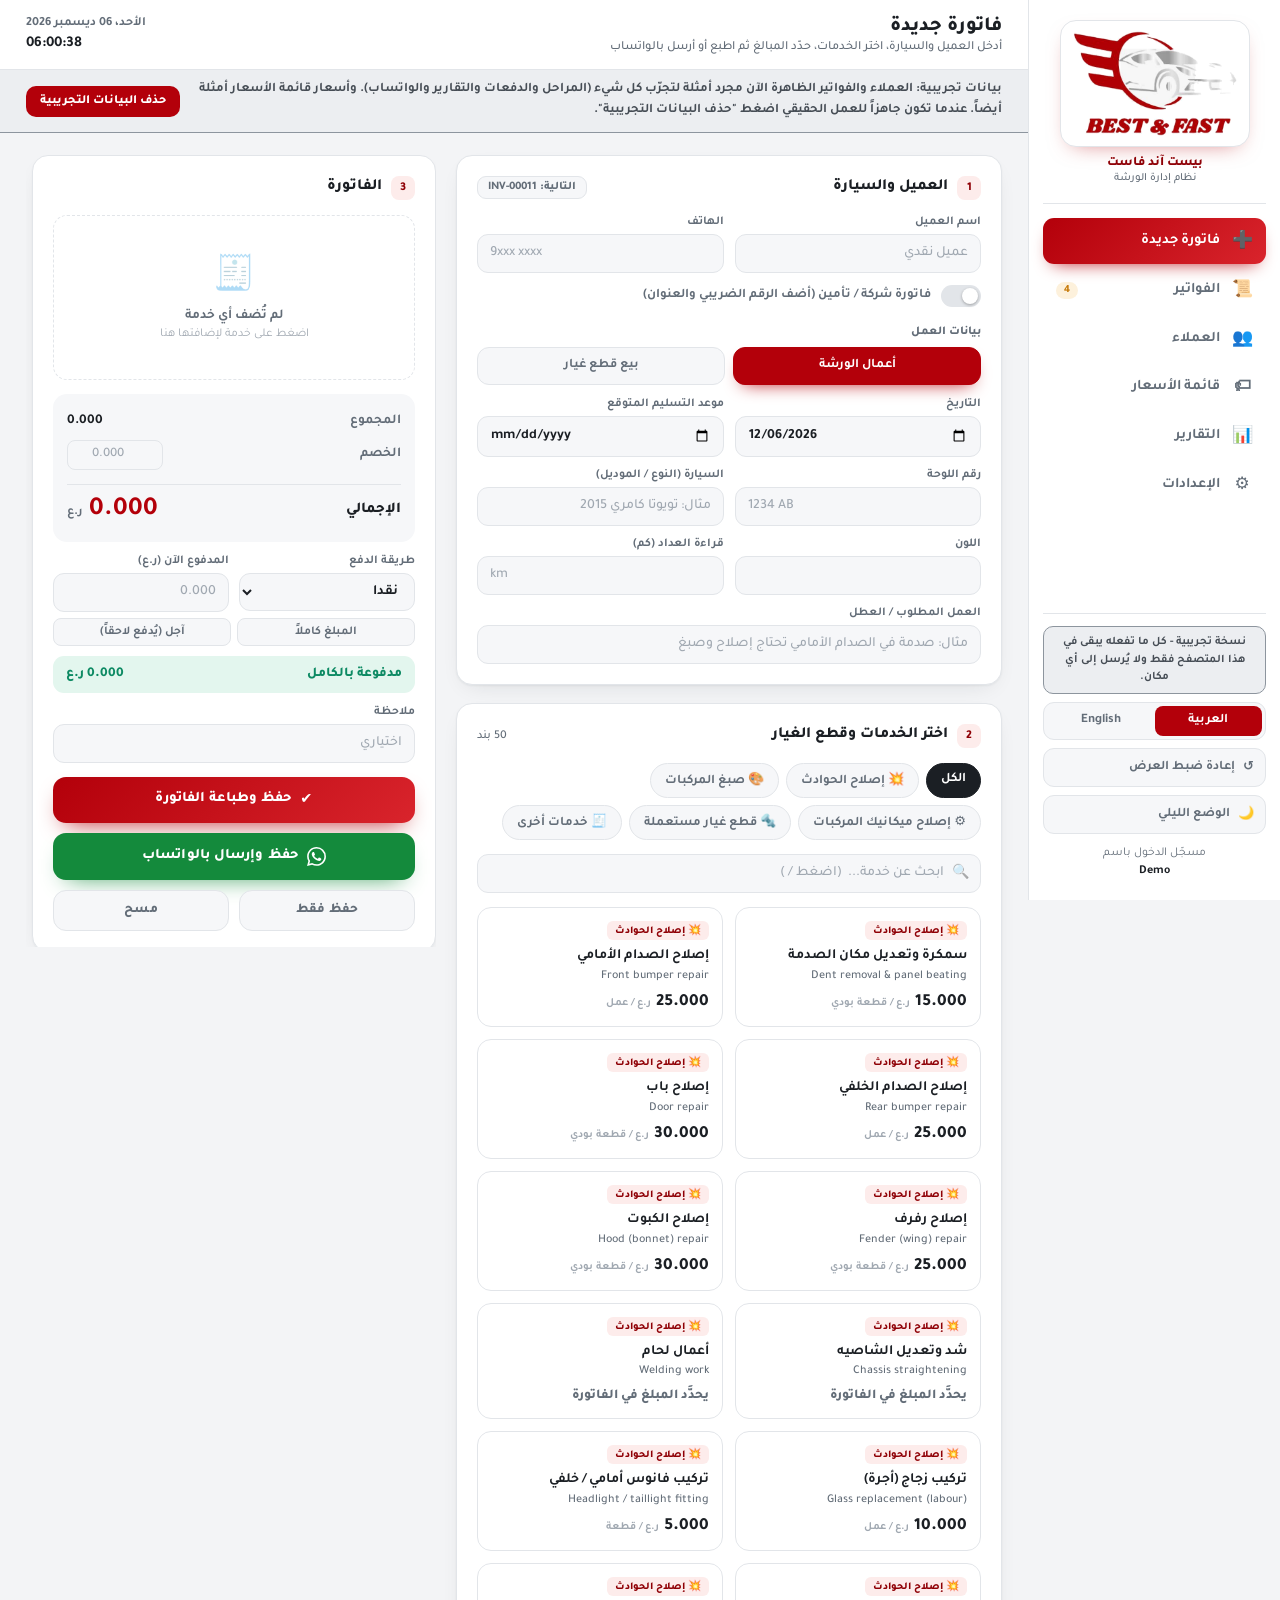
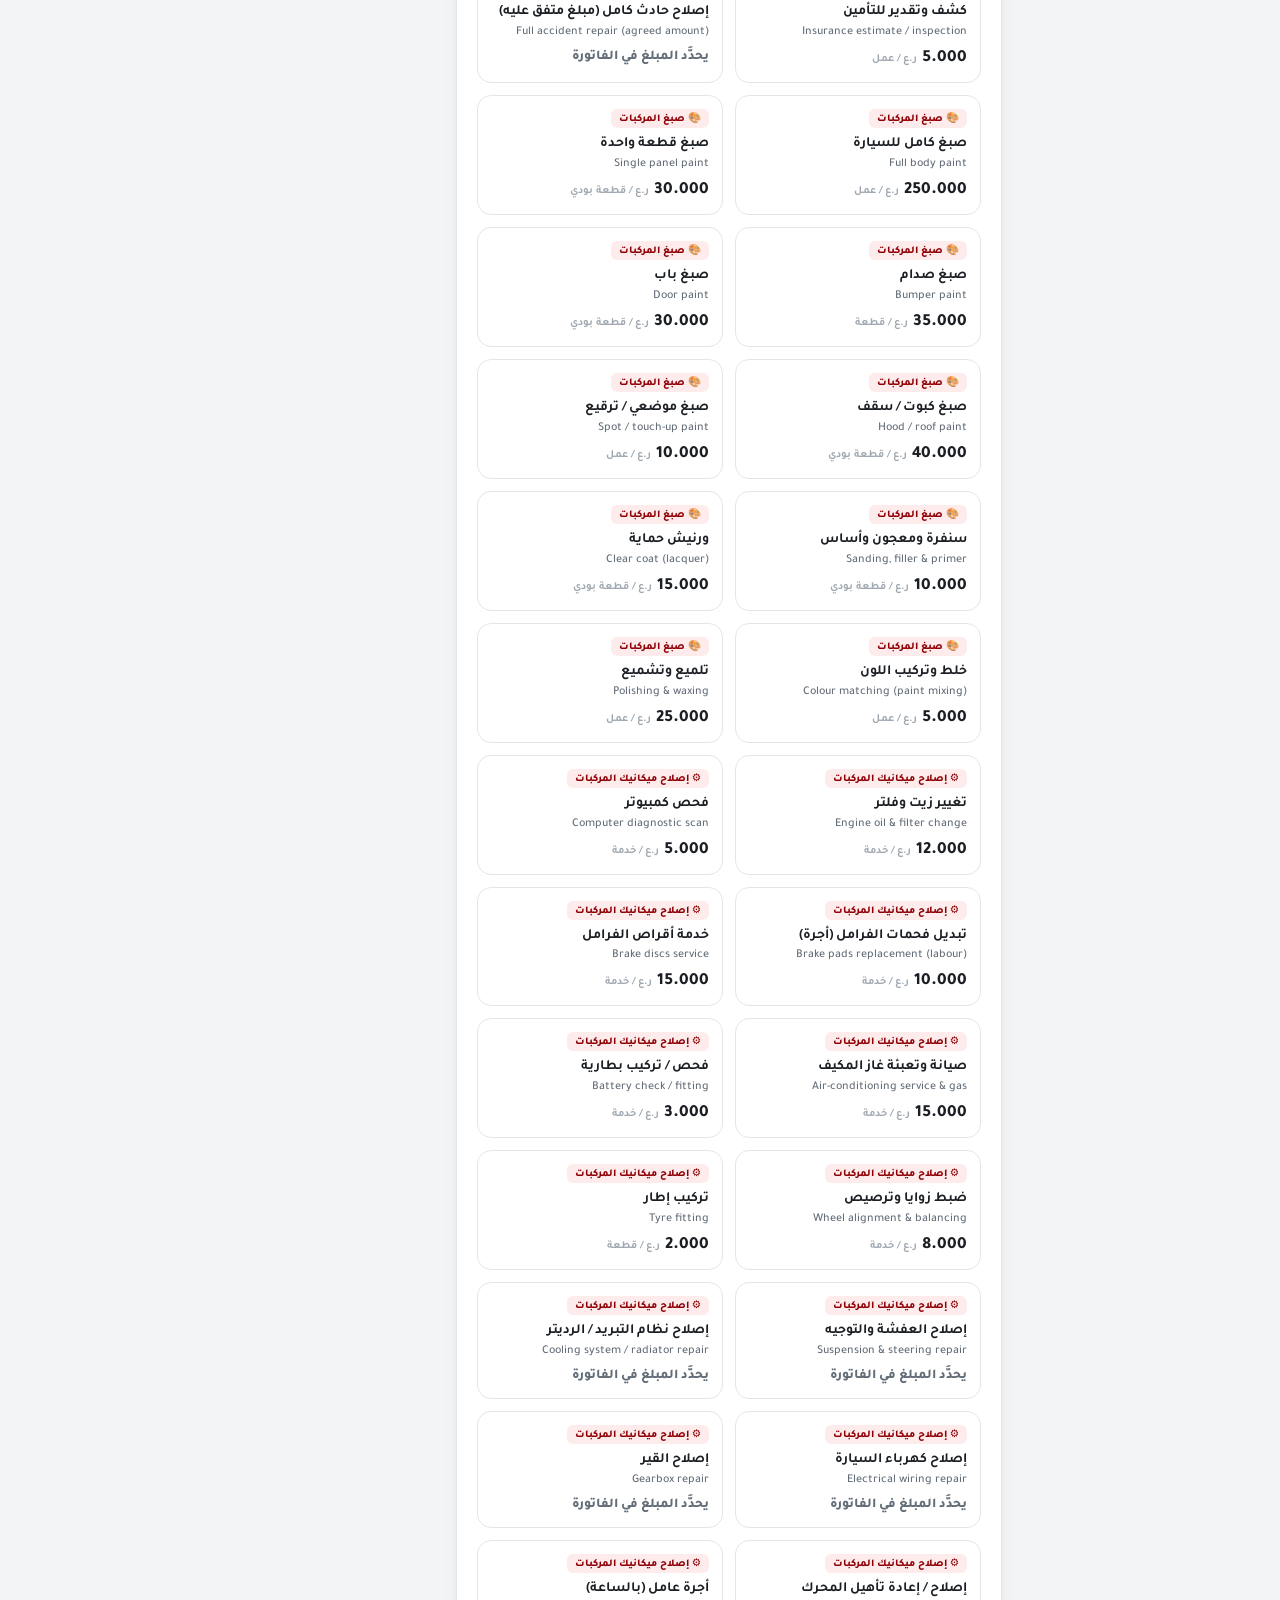
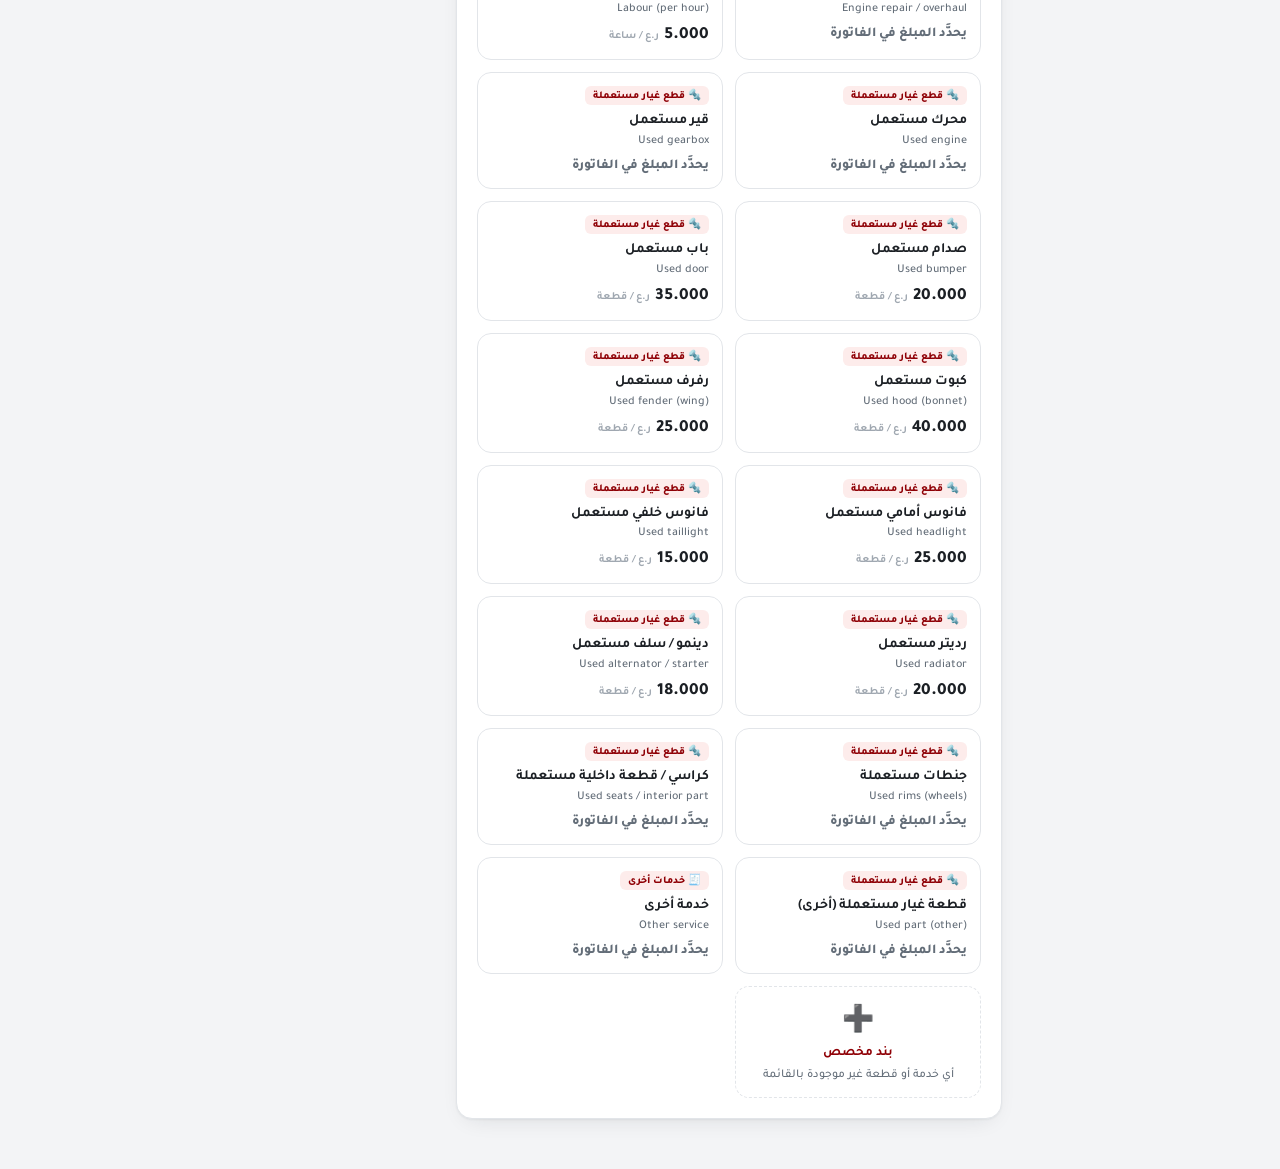
==== commit bfd9d9f0: "Add files via upload" ====
--- a/index.html
+++ b/index.html
@@ -3,7 +3,7 @@
 <head>
 <meta charset="UTF-8">
 <meta name="viewport" content="width=device-width, initial-scale=1">
-<title>بيست آند فاست - نظام نقاط البيع</title>
+<title>بيست آند فاست - نسخة تجريبية | Best and Fast - Demo</title>
 <meta name="description" content="Best and Fast - garage point of sale and invoicing">
 <meta name="robots" content="noindex, nofollow">
 <meta name="theme-color" content="#b3000a">
@@ -73,6 +73,7 @@
     <div class="modebar" id="modebar" data-i18n="demo_banner"></div>
     <div class="viewbar" id="viewbar" style="display:none" data-i18n="view_only_banner"></div>
     <div class="lang"><button type="button" data-lang="ar">العربية</button><button type="button" data-lang="en">English</button></div>
+    <button class="sidebtn" id="btnResetDemo" type="button">&#8634; <span data-i18n="demo_reset"></span></button>
     <button class="sidebtn" id="btnTheme" type="button"><span id="thIc">&#127769;</span> <span id="thTxt"></span></button>
     <div class="who" id="who"></div>
     <button class="sidebtn" id="btnLogout" type="button">&#128682; <span data-i18n="sign_out"></span></button>
@@ -422,12 +423,12 @@
 <div class="toast" id="toast"></div>
 <div id="printArea"></div>
 
-<script src="js/i18n.js?v=5bb944d0"></script>
+<script src="js/i18n.js?v=69e611a9"></script>
 <script src="js/core.js?v=93e0a461"></script>
 <script src="js/catalog.js?v=36a632cd"></script>
 <script src="js/demo.js?v=1ecfdbea"></script>
 <script src="js/xlsx.js?v=1d957b6d"></script>
-<script src="js/store.js?v=ad878c24"></script>
+<script src="js/store.js?v=d8619313"></script>
 <script src="js/print.js?v=ccff569c"></script>
 <script src="js/combo.js?v=9704f11b"></script>
 <script src="js/whatsapp.js?v=cd5b6102"></script>
@@ -436,8 +437,9 @@
 <script src="js/customers.js?v=3a975e34"></script>
 <script src="js/services.js?v=b9920e4e"></script>
 <script src="js/reports.js?v=1ecd2e0f"></script>
-<script src="js/subscription.js?v=e6a411c3"></script>
+<script src="js/subscription.js?v=ca9f4c8f"></script>
 <script src="js/settings.js?v=e549843b"></script>
-<script src="js/app.js?v=c7374f35"></script>
+<script src="js/app.js?v=734b5794"></script>
+<script src="js/demo-mode.js?v=8451c5b4"></script>
 </body>
 </html>
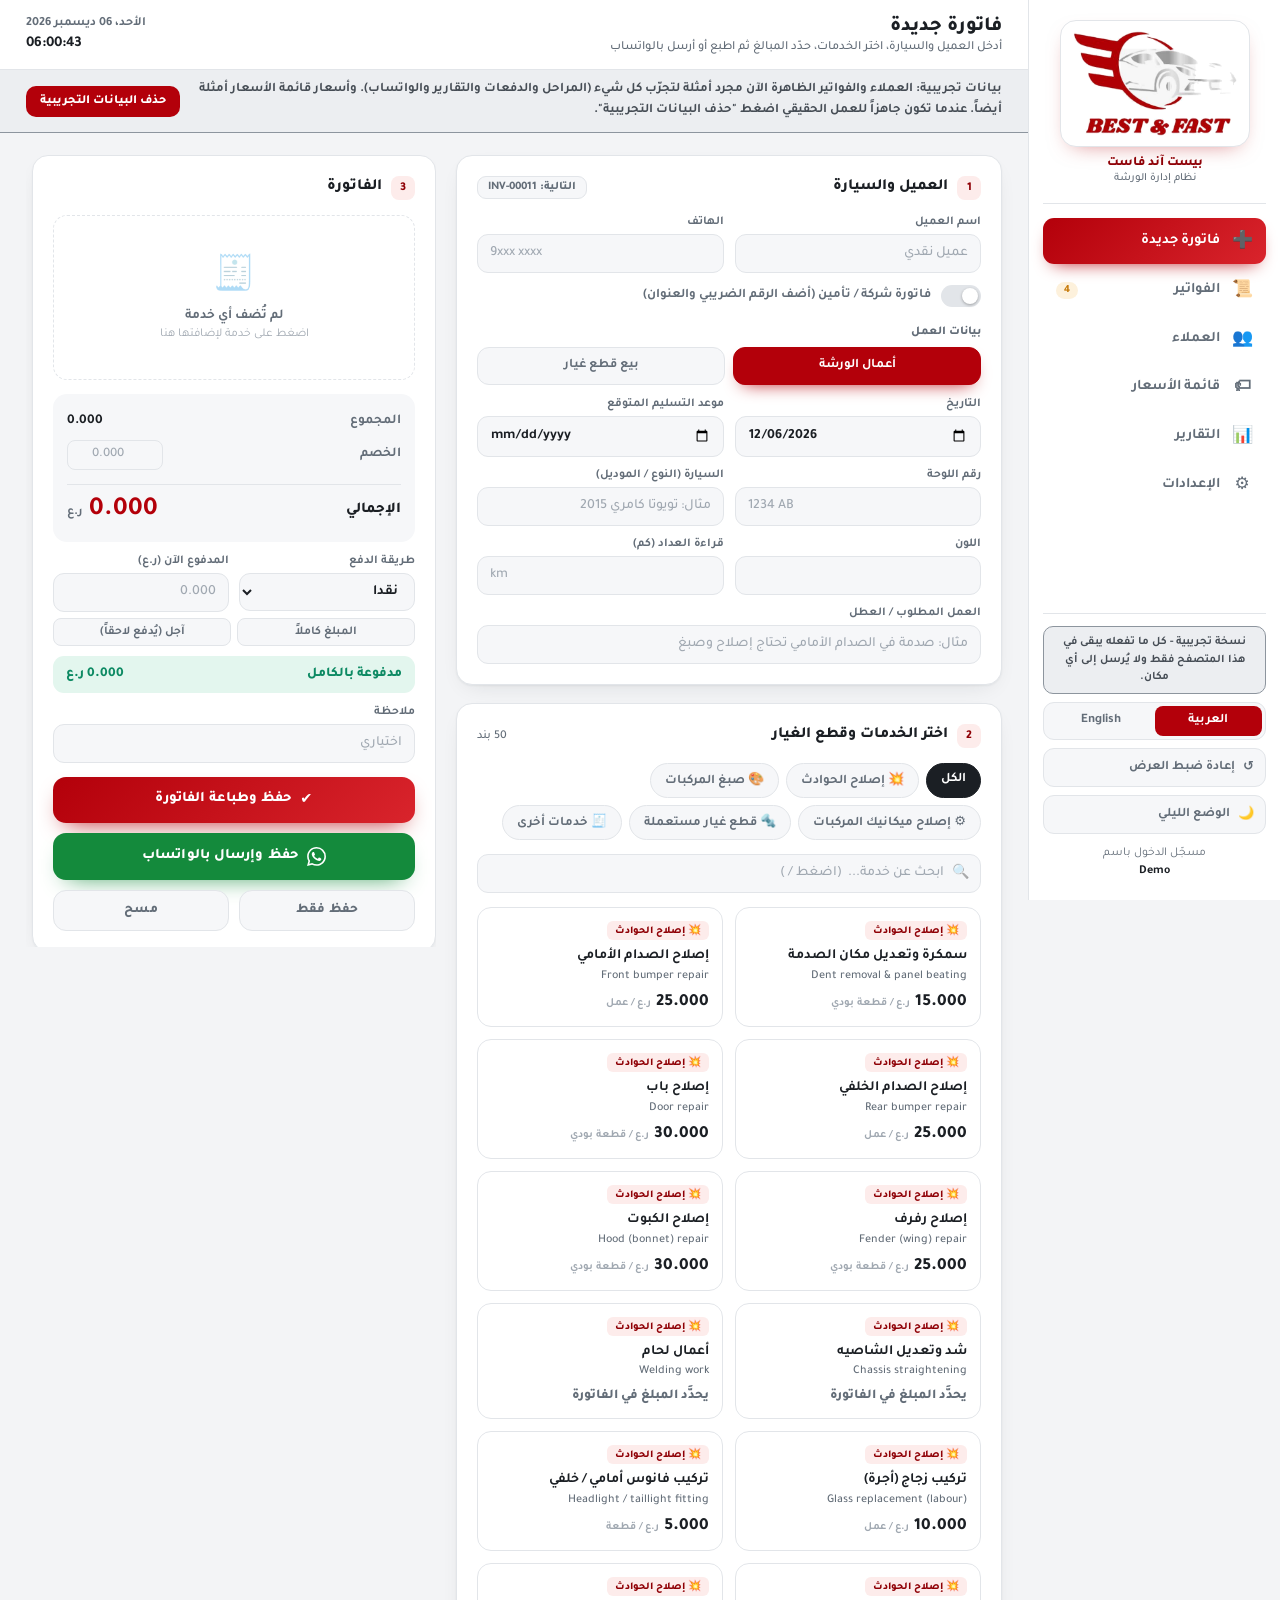
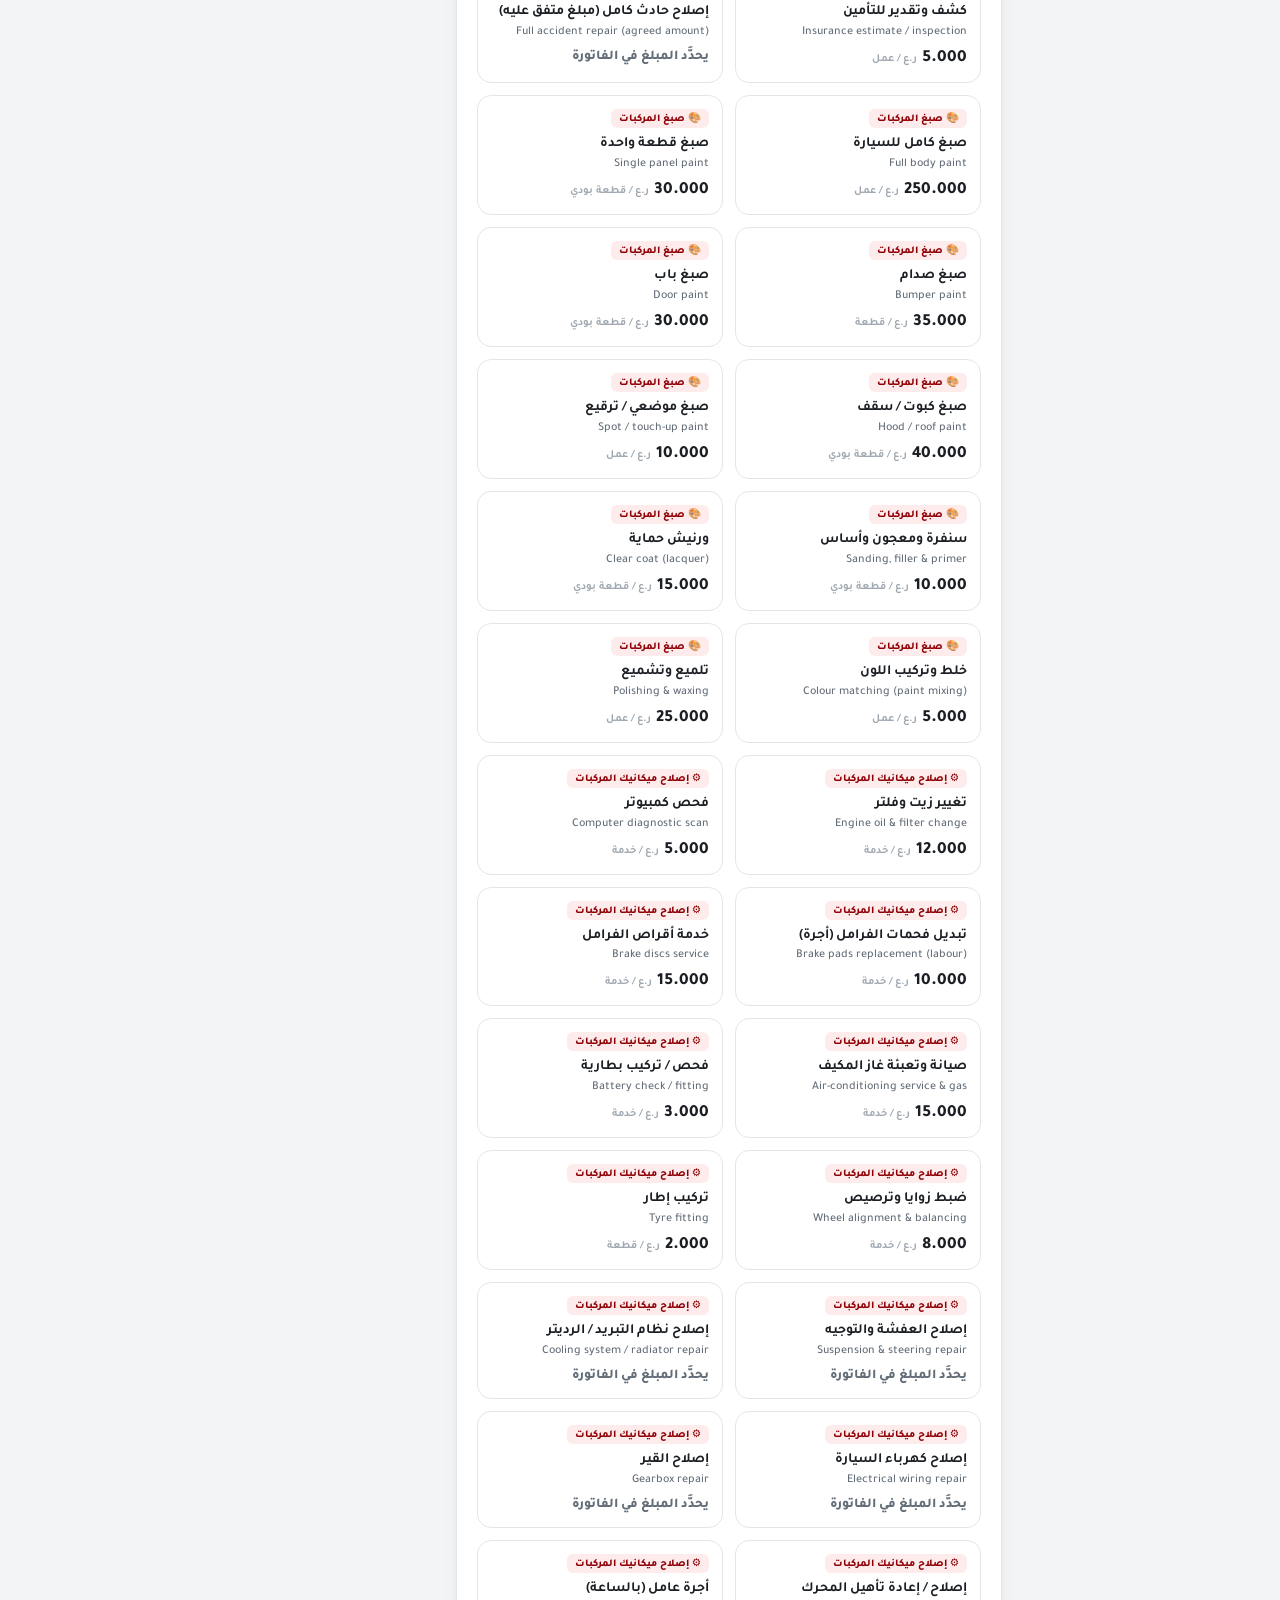
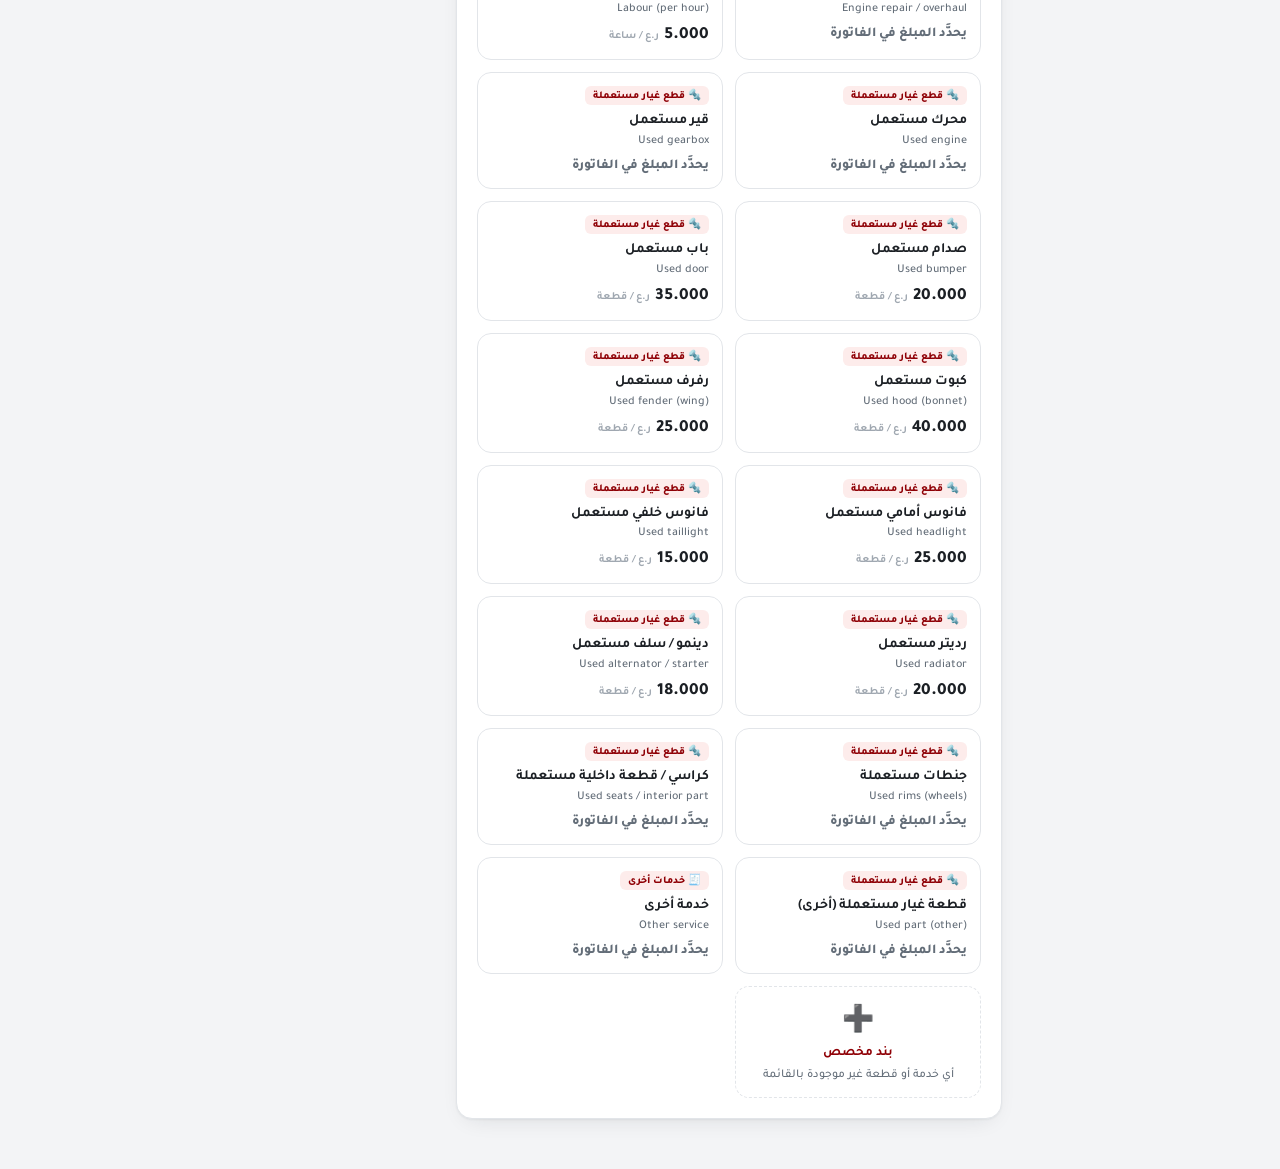
==== commit 81231451: "Add files via upload" ====
--- a/index.html
+++ b/index.html
@@ -349,6 +349,7 @@
     <button class="btn b-wa" id="waGo" type="button"><svg viewBox="0 0 24 24"><use href="#i-wa"/></svg> <span data-i18n="wa_open"></span></button>
     <button class="btn b-soft" id="waCopy" type="button" data-i18n="wa_copy"></button>
   </div>
+  <button class="btn b-soft" id="waWeb" type="button" style="margin-top:10px" data-i18n="wa_web"></button>
   <button class="btn b-soft" type="button" data-close style="margin-top:10px" data-i18n="close"></button>
 </div></div>
 
@@ -423,7 +424,7 @@
 <div class="toast" id="toast"></div>
 <div id="printArea"></div>
 
-<script src="js/i18n.js?v=69e611a9"></script>
+<script src="js/i18n.js?v=07e516b2"></script>
 <script src="js/core.js?v=93e0a461"></script>
 <script src="js/catalog.js?v=36a632cd"></script>
 <script src="js/demo.js?v=1ecfdbea"></script>
@@ -431,7 +432,7 @@
 <script src="js/store.js?v=d8619313"></script>
 <script src="js/print.js?v=ccff569c"></script>
 <script src="js/combo.js?v=9704f11b"></script>
-<script src="js/whatsapp.js?v=cd5b6102"></script>
+<script src="js/whatsapp.js?v=b6b6a2bc"></script>
 <script src="js/invoice.js?v=068d01bd"></script>
 <script src="js/invoices.js?v=39dd5b6d"></script>
 <script src="js/customers.js?v=3a975e34"></script>
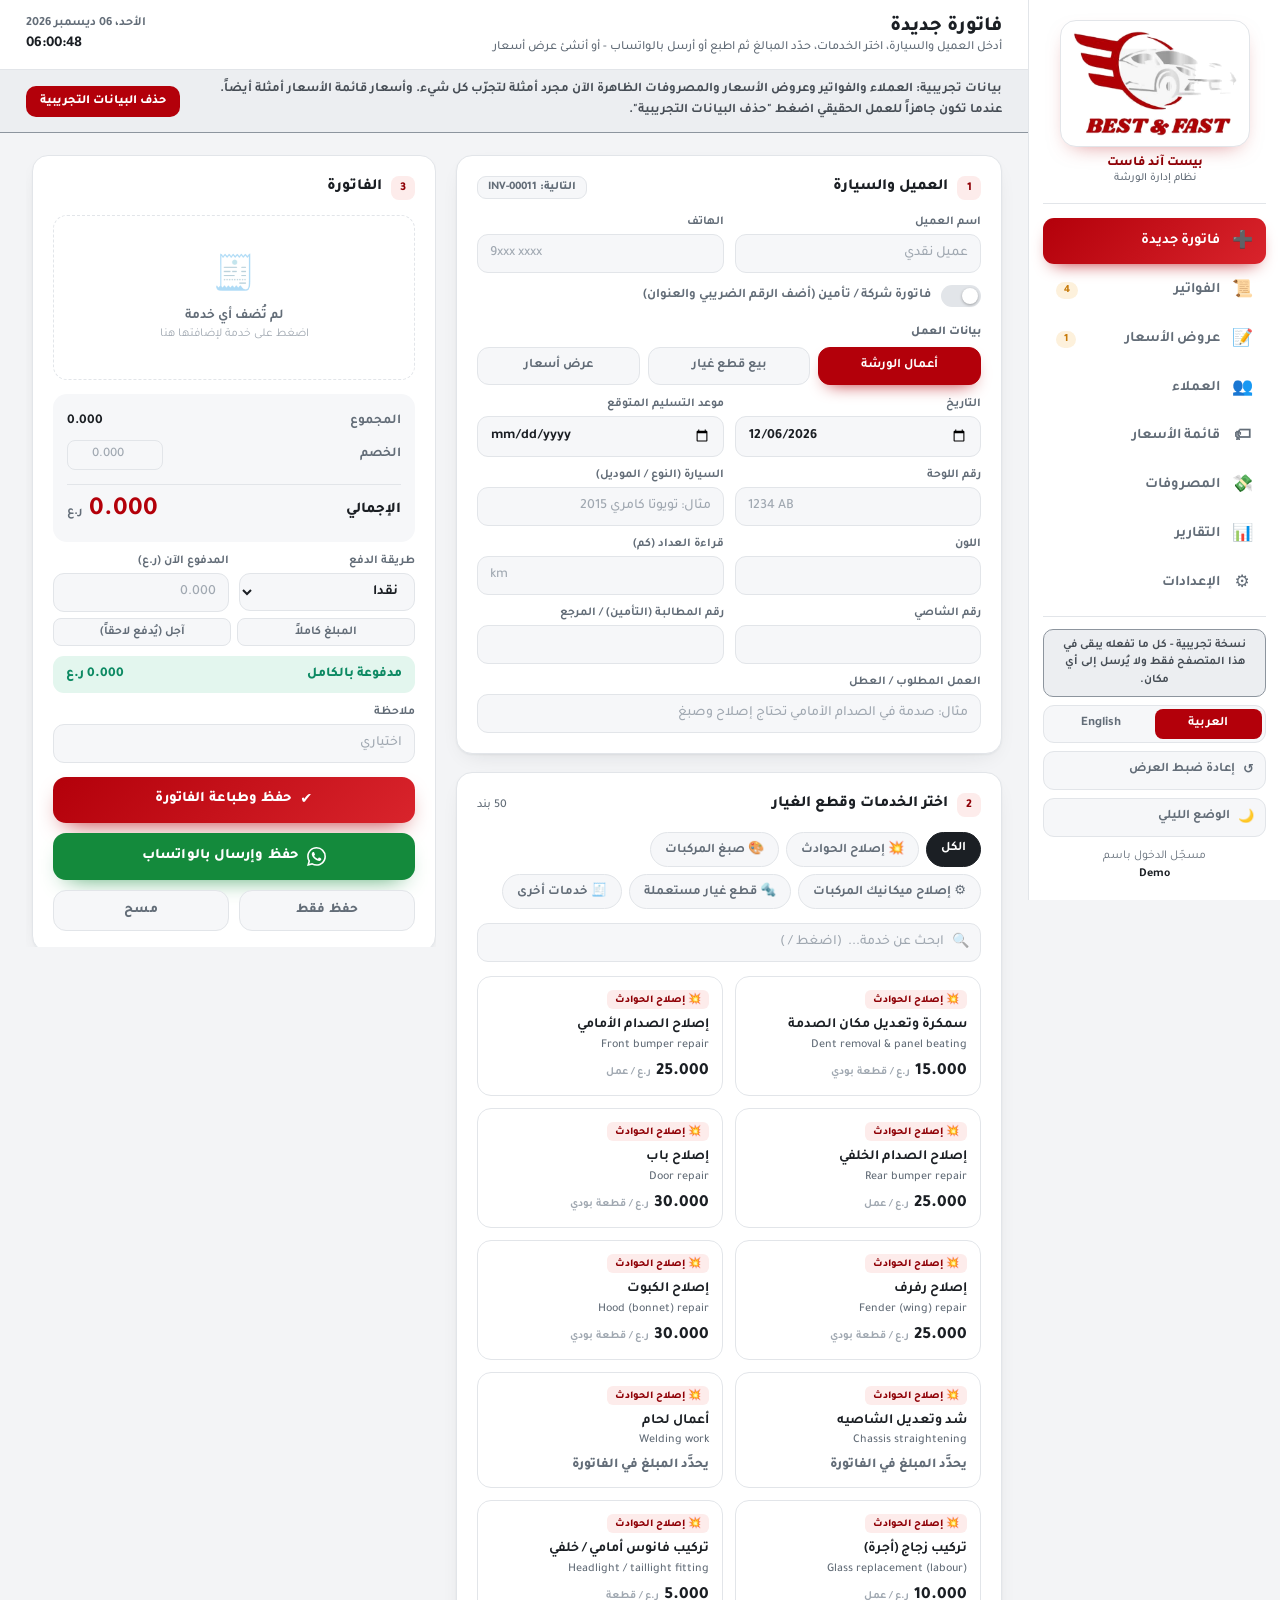
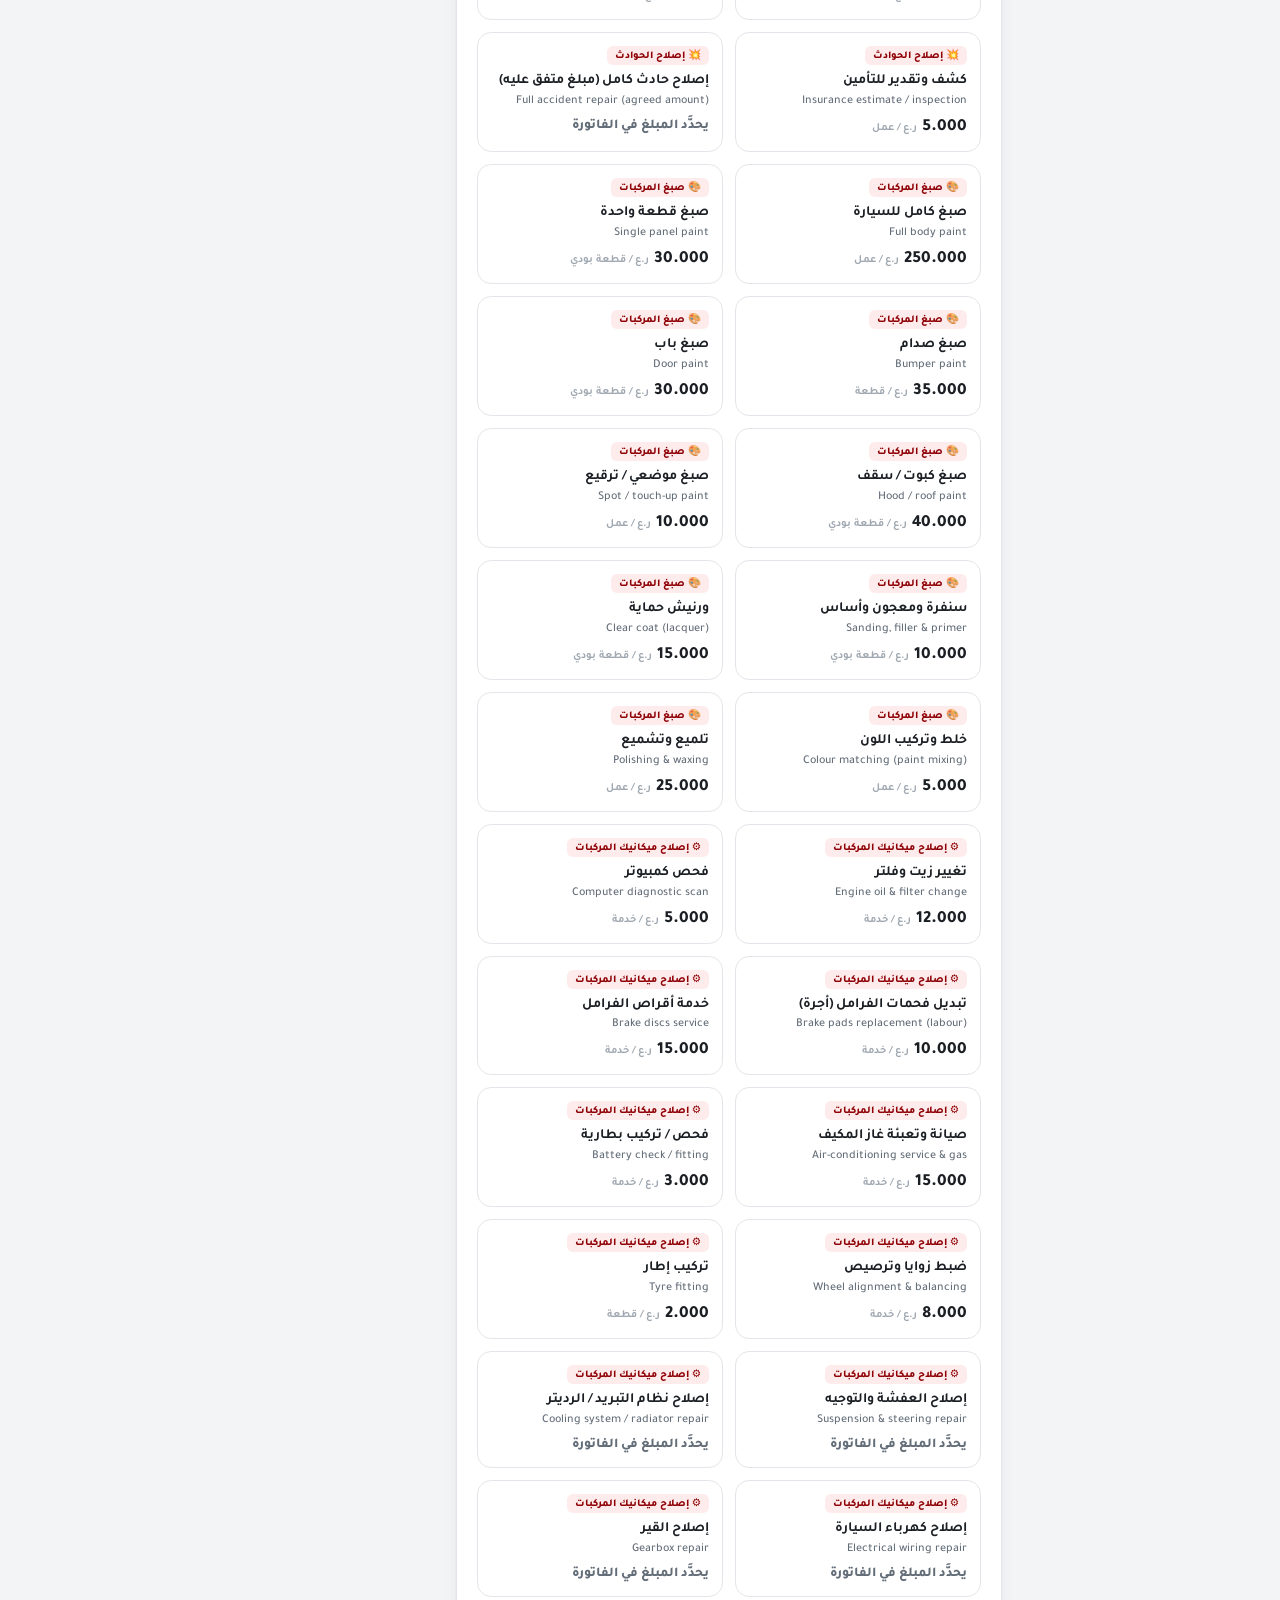
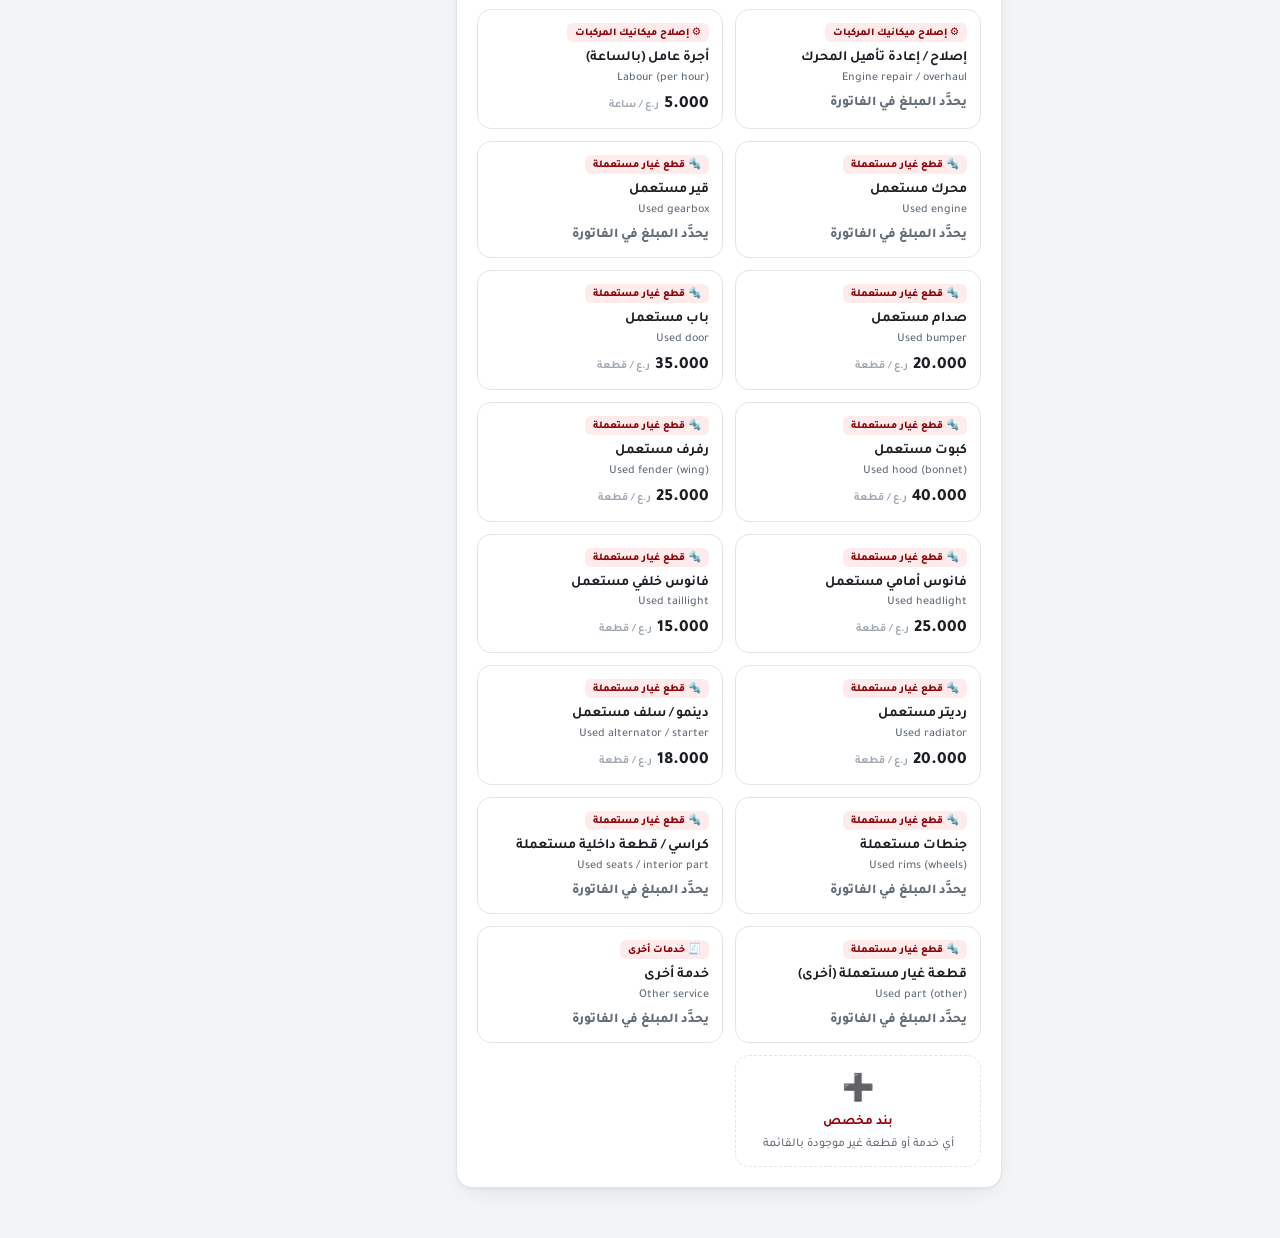
==== commit 5bb465af: "Add files via upload" ====
--- a/index.html
+++ b/index.html
@@ -12,7 +12,7 @@
 <link rel="preconnect" href="https://fonts.googleapis.com">
 <link rel="preconnect" href="https://fonts.gstatic.com" crossorigin>
 <link href="https://fonts.googleapis.com/css2?family=Tajawal:wght@400;500;700;800&display=swap" rel="stylesheet">
-<link rel="stylesheet" href="css/styles.css?v=24c0f44f">
+<link rel="stylesheet" href="css/styles.css?v=27cdf817">
 <link rel="stylesheet" href="css/invoice.css?v=6c3ca58b">
 <style id="pageStyle"></style>
 </head>
@@ -64,8 +64,10 @@
   <nav class="navi" id="nav">
     <button data-view="new" class="active"><span class="ic">&#10133;</span> <span data-i18n="nav_new"></span></button>
     <button data-view="invoices"><span class="ic">&#128220;</span> <span data-i18n="nav_invoices"></span> <span class="badge" id="navCount">0</span></button>
+    <button data-view="quotes"><span class="ic">&#128221;</span> <span data-i18n="nav_quotes"></span> <span class="badge" id="navQuotes" style="display:none">0</span></button>
     <button data-view="customers"><span class="ic">&#128101;</span> <span data-i18n="nav_customers"></span></button>
     <button data-view="services"><span class="ic">&#127991;</span> <span data-i18n="nav_services"></span></button>
+    <button data-view="expenses"><span class="ic">&#128184;</span> <span data-i18n="nav_expenses"></span></button>
     <button data-view="reports"><span class="ic">&#128202;</span> <span data-i18n="nav_reports"></span></button>
     <button data-view="settings"><span class="ic">&#9881;</span> <span data-i18n="nav_settings"></span></button>
   </nav>
@@ -95,7 +97,7 @@
     <div class="pos">
       <div>
         <div class="card">
-          <div class="chead"><h3><span class="step">1</span> <span data-i18n="step_customer"></span></h3><span class="chip c-mut" id="nvNo"></span></div>
+          <div class="chead"><h3><span class="step">1</span> <span data-i18n="step_customer"></span></h3><span class="chip c-gold" id="nvFromQ" hidden></span> <span class="chip c-mut" id="nvNo"></span></div>
           <div class="fields">
             <div class="fld"><label data-i18n="customer_name"></label><input id="nvName" autocomplete="off" data-i18n-ph="walk_in"></div>
             <div class="fld"><label data-i18n="phone"></label><input id="nvPhone" class="ltr-in" inputmode="tel" placeholder="9xxx xxxx" dir="ltr" style="text-align:start"></div>
@@ -112,12 +114,15 @@
           <div class="fields">
             <div class="fld"><label data-i18n="date"></label><input type="date" id="nvDate"></div>
             <div class="fld" id="nvDueWrap"><label data-i18n="due_date"></label><input type="date" id="nvDue"></div>
+            <div class="fld" id="nvValidWrap" style="display:none"><label data-i18n="valid_until"></label><input type="date" id="nvValid"></div>
           </div>
           <div class="fields" id="nvVehBox" style="margin-top:11px">
             <div class="fld"><label data-i18n="plate_no"></label><input id="nvPlate" dir="ltr" style="text-align:start" autocomplete="off" placeholder="1234 AB"></div>
             <div class="fld"><label data-i18n="car"></label><input id="nvCar" autocomplete="off" data-i18n-ph="car_ph"></div>
             <div class="fld"><label data-i18n="color"></label><input id="nvColor" autocomplete="off"></div>
             <div class="fld"><label data-i18n="mileage"></label><input id="nvKm" inputmode="numeric" dir="ltr" style="text-align:start" autocomplete="off" placeholder="km"></div>
+            <div class="fld"><label data-i18n="vin"></label><input id="nvVin" dir="ltr" style="text-align:start" autocomplete="off"></div>
+            <div class="fld"><label data-i18n="claim"></label><input id="nvClaim" dir="ltr" style="text-align:start" autocomplete="off"></div>
             <div class="fld full"><label data-i18n="fault"></label><input id="nvFault" autocomplete="off" data-i18n-ph="fault_ph"></div>
           </div>
         </div>
@@ -132,7 +137,7 @@
 
       <div class="panel">
         <div class="card">
-          <div class="chead"><h3><span class="step">3</span> <span data-i18n="step_invoice"></span></h3></div>
+          <div class="chead"><h3><span class="step">3</span> <span id="nvStep3" data-i18n="step_invoice"></span></h3></div>
           <div class="cartbox" id="nvCart"></div>
 
           <div class="sums">
@@ -142,6 +147,7 @@
             <div class="sr grand"><span data-i18n="total"></span><b id="nvTotal">0.000</b></div>
           </div>
 
+          <div id="nvPayBlock">
           <div class="paybox">
             <div class="fld"><label data-i18n="pay_method"></label>
               <select id="nvPay"><option value="cash" data-i18n="pay_cash"></option><option value="card" data-i18n="pay_card"></option><option value="transfer" data-i18n="pay_transfer"></option><option value="cheque" data-i18n="pay_cheque"></option></select></div>
@@ -149,11 +155,12 @@
           </div>
           <div class="quick"><button type="button" id="nvPayFull" data-i18n="pay_full"></button><button type="button" id="nvPayNone" data-i18n="pay_credit"></button></div>
           <div class="balance" id="nvBalance"></div>
+          </div>
 
           <div class="fld" style="margin-top:12px"><label data-i18n="note"></label><input id="nvNote" data-i18n-ph="note_ph"></div>
 
-          <button class="btn b-main" id="nvSave" type="button">&#10004; <span data-i18n="save_print"></span></button>
-          <button class="btn b-wa" id="nvSaveWa" type="button"><svg viewBox="0 0 24 24"><use href="#i-wa"/></svg> <span data-i18n="save_whatsapp"></span></button>
+          <button class="btn b-main" id="nvSave" type="button">&#10004; <span id="nvSaveTxt" data-i18n="save_print"></span></button>
+          <button class="btn b-wa" id="nvSaveWa" type="button"><svg viewBox="0 0 24 24"><use href="#i-wa"/></svg> <span id="nvSaveWaTxt" data-i18n="save_whatsapp"></span></button>
           <div class="duo">
             <button class="btn b-soft" id="nvSaveOnly" type="button" data-i18n="save_only"></button>
             <button class="btn b-soft" id="nvClear" type="button" data-i18n="clear"></button>
@@ -187,6 +194,22 @@
     <div class="tblcard"><div class="tblwrap"><table class="rtable">
       <thead><tr><th class="ckcol" id="ivCkTh" hidden></th><th data-i18n="invoice_no"></th><th data-i18n="date"></th><th data-i18n="customer"></th><th data-i18n="vehicle"></th><th data-i18n="total"></th><th data-i18n="payment"></th><th data-i18n="job_status"></th><th></th></tr></thead>
       <tbody id="ivBody"></tbody>
+    </table></div></div>
+  </div>
+
+  <!-- ============ QUOTATIONS ============ -->
+  <div id="view-quotes" class="page">
+    <div class="stats" id="qtStats"></div>
+    <div class="toolbar">
+      <div class="search"><span class="mg">&#128269;</span><input id="qtSearch" data-i18n-ph="search_quotes" autocomplete="off"></div>
+      <select id="qtStatus"><option value="" data-i18n="all_statuses"></option><option value="open" data-i18n="qs_open"></option><option value="accepted" data-i18n="qs_accepted"></option><option value="rejected" data-i18n="qs_rejected"></option><option value="expired" data-i18n="qs_expired"></option></select>
+      <button class="tbtn b-soft" id="qtReset" type="button">&#10006; <span data-i18n="clear_filters"></span></button>
+      <span class="grow"></span>
+      <button class="tbtn b-ok" id="qtNew" type="button">&#10133; <span data-i18n="new_quote"></span></button>
+    </div>
+    <div class="tblcard"><div class="tblwrap"><table class="rtable">
+      <thead><tr><th data-i18n="quote_no"></th><th data-i18n="date"></th><th data-i18n="customer"></th><th data-i18n="vehicle"></th><th data-i18n="total"></th><th data-i18n="valid_until"></th><th data-i18n="status"></th><th></th></tr></thead>
+      <tbody id="qtBody"></tbody>
     </table></div></div>
   </div>
 
@@ -223,6 +246,26 @@
     </div>
   </div>
 
+  <!-- ============ EXPENSES ============ -->
+  <div id="view-expenses" class="page">
+    <div class="card" style="margin-bottom:18px"><p class="hint" style="margin:0" data-i18n="expenses_hint"></p></div>
+    <div class="stats" id="exStats"></div>
+    <div class="toolbar">
+      <div class="search"><span class="mg">&#128269;</span><input id="exSearch" data-i18n-ph="search_expenses" autocomplete="off"></div>
+      <select id="exSection"></select>
+      <input type="date" id="exFrom" aria-label="from"><input type="date" id="exTo" aria-label="to">
+      <button class="tbtn b-soft" id="exReset" type="button">&#10006; <span data-i18n="clear_filters"></span></button>
+      <span class="grow"></span>
+      <button class="tbtn b-ok" id="exExport" type="button">&#128202; <span data-i18n="export_excel"></span></button>
+      <button class="tbtn b-main" style="margin-top:0" id="exAdd" type="button">&#10133; <span data-i18n="add_expense"></span></button>
+    </div>
+    <div class="card" style="margin-bottom:18px"><div class="chead"><h3 data-i18n="x_by_section"></h3></div><div id="exBars"></div></div>
+    <div class="tblcard"><div class="tblwrap"><table class="rtable">
+      <thead><tr><th data-i18n="date"></th><th data-i18n="category"></th><th data-i18n="expense_type"></th><th data-i18n="description"></th><th data-i18n="pay_method"></th><th data-i18n="amount"></th><th></th></tr></thead>
+      <tbody id="exBody"></tbody>
+    </table></div></div>
+  </div>
+
   <!-- ============ REPORTS ============ -->
   <div id="view-reports" class="page">
     <div class="toolbar">
@@ -246,6 +289,7 @@
       <div class="card"><div class="chead"><h3 data-i18n="r_by_worker"></h3></div><div id="rpWorkers"></div></div>
       <div class="card"><div class="chead"><h3 data-i18n="r_by_stage"></h3></div><div id="rpStages"></div></div>
     </div>
+    <div class="card" style="margin-top:18px"><div class="chead"><h3 data-i18n="r_profit_by_section"></h3></div><div class="tblwrap" id="rpProfit"></div></div>
   </div>
 
   <!-- ============ SETTINGS ============ -->
@@ -277,6 +321,8 @@
         <div class="fld"><label data-i18n="email"></label><input id="stEmail" dir="ltr" style="text-align:start"></div>
         <div class="fld"><label data-i18n="st_cr"></label><input id="stCr" dir="ltr" style="text-align:start"></div>
         <div class="fld"><label data-i18n="st_invoice_prefix"></label><input id="stPrefix" dir="ltr" style="text-align:start" maxlength="8"></div>
+        <div class="fld"><label data-i18n="st_quote_prefix"></label><input id="stQuotePrefix" dir="ltr" style="text-align:start" maxlength="8"></div>
+        <div class="fld"><label data-i18n="st_quote_days"></label><input id="stQuoteDays" type="number" min="1" max="365" step="1"></div>
         <div class="fld"><label data-i18n="st_paper"></label><select id="stPaper"><option value="a4" data-i18n="paper_a4"></option><option value="80" data-i18n="paper_80"></option></select></div>
         <div class="fld"><label data-i18n="st_bank"></label><input id="stBank"></div>
         <div class="fld" style="grid-column:1/-1"><label data-i18n="st_footer"></label><input id="stFooter"></div>
@@ -421,26 +467,45 @@
   <button class="btn b-soft" type="button" data-close style="margin-top:16px" data-i18n="close"></button>
 </div></div>
 
+<div class="modal" id="qtModal" hidden><div class="mbox wide" id="qtBox"></div></div>
+
+<div class="modal" id="exModal" hidden><div class="mbox">
+  <h3 id="exmTitle"></h3><div class="msub" data-i18n="expense_hint"></div>
+  <div class="fields">
+    <div class="fld"><label data-i18n="date"></label><input type="date" id="exmDate"></div>
+    <div class="fld"><label data-i18n="category"></label><select id="exmSection"></select></div>
+    <div class="fld"><label data-i18n="expense_type"></label><input id="exmType" autocomplete="off" data-i18n-ph="expense_type_ph"></div>
+    <div class="fld"><label data-i18n="amount_omr"></label><input type="number" id="exmAmount" step="0.001" min="0" placeholder="0.000"></div>
+    <div class="fld full"><label data-i18n="description"></label><input id="exmDesc" autocomplete="off" data-i18n-ph="expense_desc_ph"></div>
+    <div class="fld"><label data-i18n="pay_method"></label><select id="exmMethod"><option value="cash" data-i18n="pay_cash"></option><option value="card" data-i18n="pay_card"></option><option value="transfer" data-i18n="pay_transfer"></option><option value="cheque" data-i18n="pay_cheque"></option></select></div>
+    <div class="fld"><label data-i18n="note"></label><input id="exmNote" autocomplete="off" data-i18n-ph="note_ph"></div>
+  </div>
+  <div class="err" id="exmErr"></div>
+  <div class="duo"><button class="btn b-main" style="margin-top:0" id="exmSave" type="button" data-i18n="save"></button><button class="btn b-soft" type="button" data-close data-i18n="cancel"></button></div>
+</div></div>
+
 <div class="toast" id="toast"></div>
 <div id="printArea"></div>
 
-<script src="js/i18n.js?v=07e516b2"></script>
+<script src="js/i18n.js?v=a13c7073"></script>
 <script src="js/core.js?v=93e0a461"></script>
-<script src="js/catalog.js?v=36a632cd"></script>
-<script src="js/demo.js?v=1ecfdbea"></script>
+<script src="js/catalog.js?v=e31dd33c"></script>
+<script src="js/demo.js?v=3867baef"></script>
 <script src="js/xlsx.js?v=1d957b6d"></script>
-<script src="js/store.js?v=d8619313"></script>
-<script src="js/print.js?v=ccff569c"></script>
+<script src="js/store.js?v=92a10622"></script>
+<script src="js/print.js?v=a7da2fc1"></script>
 <script src="js/combo.js?v=9704f11b"></script>
-<script src="js/whatsapp.js?v=b6b6a2bc"></script>
-<script src="js/invoice.js?v=068d01bd"></script>
-<script src="js/invoices.js?v=39dd5b6d"></script>
+<script src="js/whatsapp.js?v=3179200b"></script>
+<script src="js/invoice.js?v=b3fbbb01"></script>
+<script src="js/invoices.js?v=7477f711"></script>
+<script src="js/quotes.js?v=9d4d8c37"></script>
+<script src="js/expenses.js?v=a6d74049"></script>
 <script src="js/customers.js?v=3a975e34"></script>
 <script src="js/services.js?v=b9920e4e"></script>
-<script src="js/reports.js?v=1ecd2e0f"></script>
+<script src="js/reports.js?v=c3f2ebbf"></script>
 <script src="js/subscription.js?v=ca9f4c8f"></script>
-<script src="js/settings.js?v=e549843b"></script>
-<script src="js/app.js?v=734b5794"></script>
-<script src="js/demo-mode.js?v=8451c5b4"></script>
+<script src="js/settings.js?v=ee6158eb"></script>
+<script src="js/app.js?v=fc0477c0"></script>
+<script src="js/demo-mode.js?v=b4faa19a"></script>
 </body>
 </html>
--- a/css/styles.css
+++ b/css/styles.css
@@ -457,3 +457,12 @@
 .wlimit b{font-size:20px;font-variant-numeric:tabular-nums;direction:ltr}
 /* worker accounts switched off by the system provider: the list is shown, nothing can be added or removed */
 .locked #usForm,.locked #usList .acts{display:none !important}
+
+/* ---------- quotations + expenses (added for the demo) ---------- */
+#qtReset,#exReset{border:1.5px solid var(--line);font-weight:800}
+#qtReset.hasfilter,#exReset.hasfilter{background:var(--goldsoft);color:var(--goldtxt);border-color:var(--gold)}
+.profit th,.profit td{text-align:end;white-space:nowrap}
+.profit th:first-child,.profit td:first-child{text-align:start}
+.profit tfoot td{border-top:2px solid var(--line);background:var(--surface2)}
+#view-expenses .toolbar .tbtn.b-main{box-shadow:none}
+.viewonly #qtNew,.viewonly #exAdd,.viewonly #exBody [data-act=edit],.viewonly #exBody [data-act=del]{display:none !important}
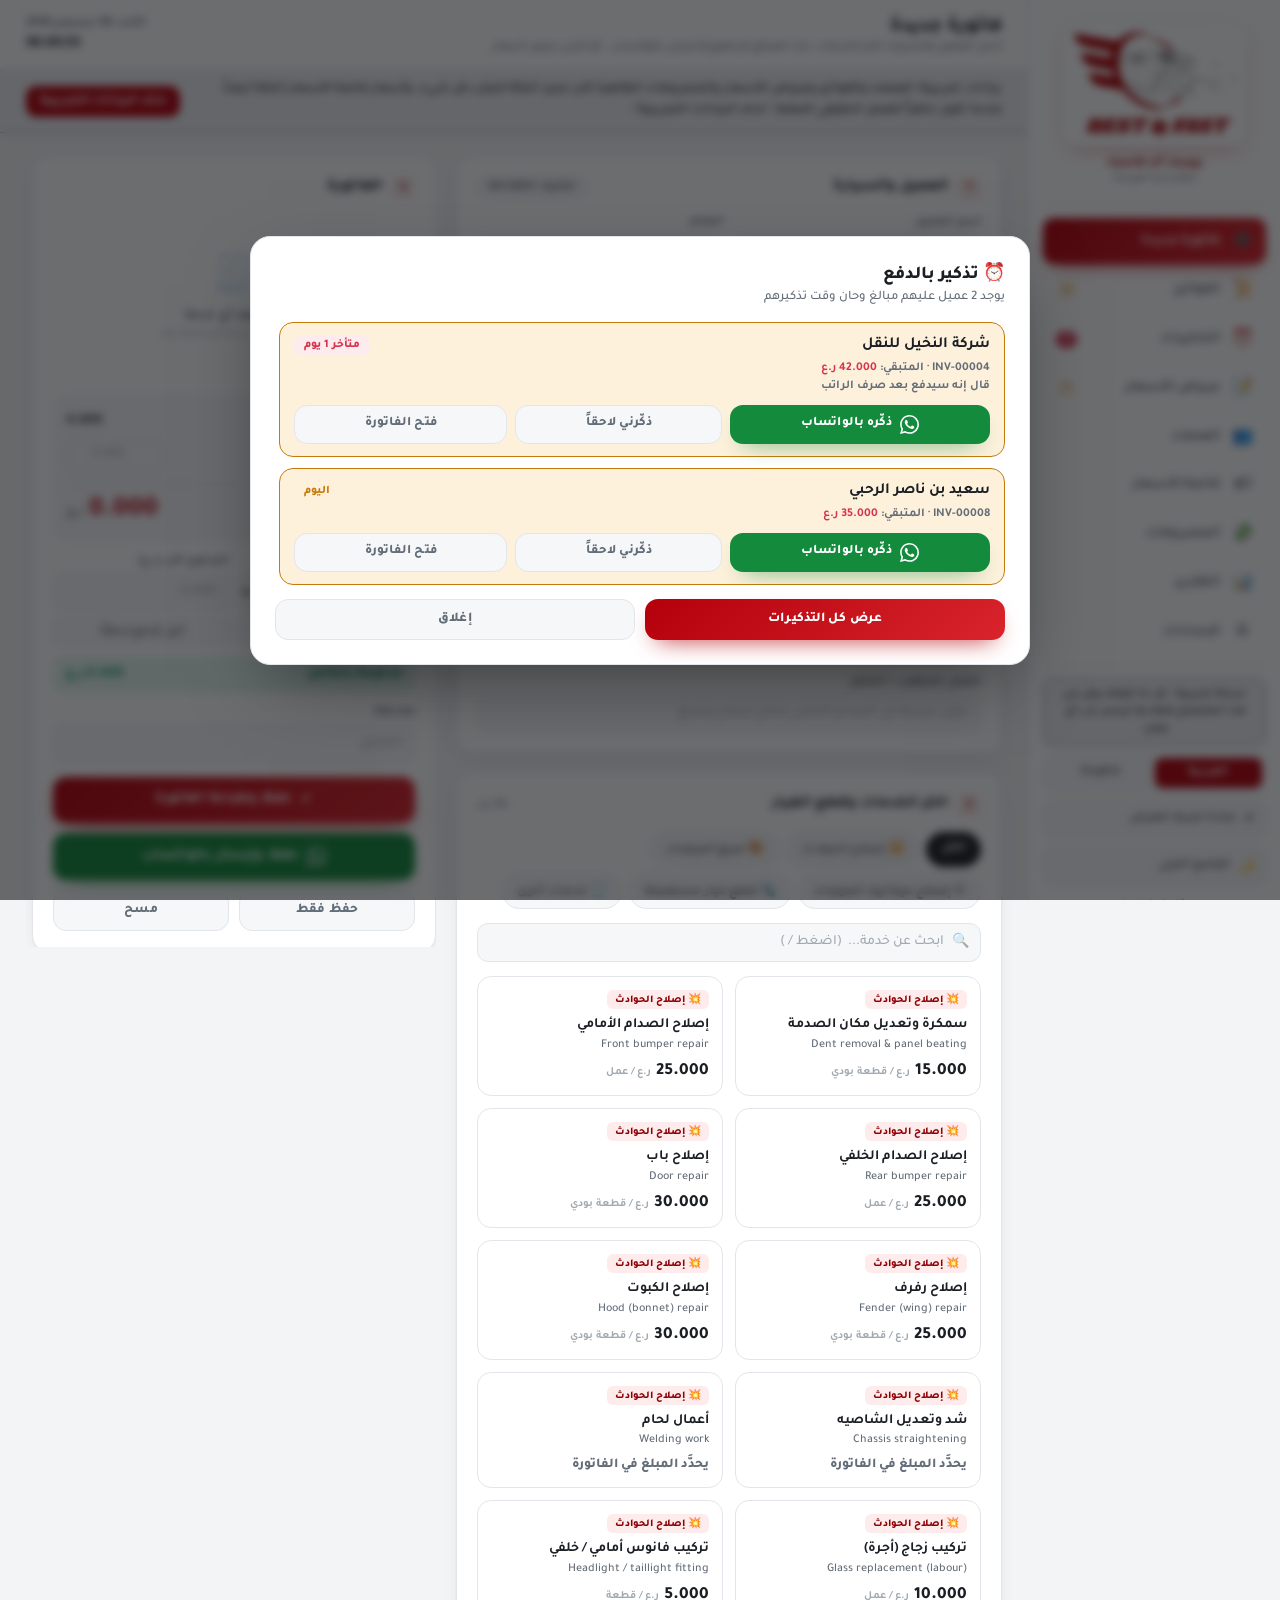
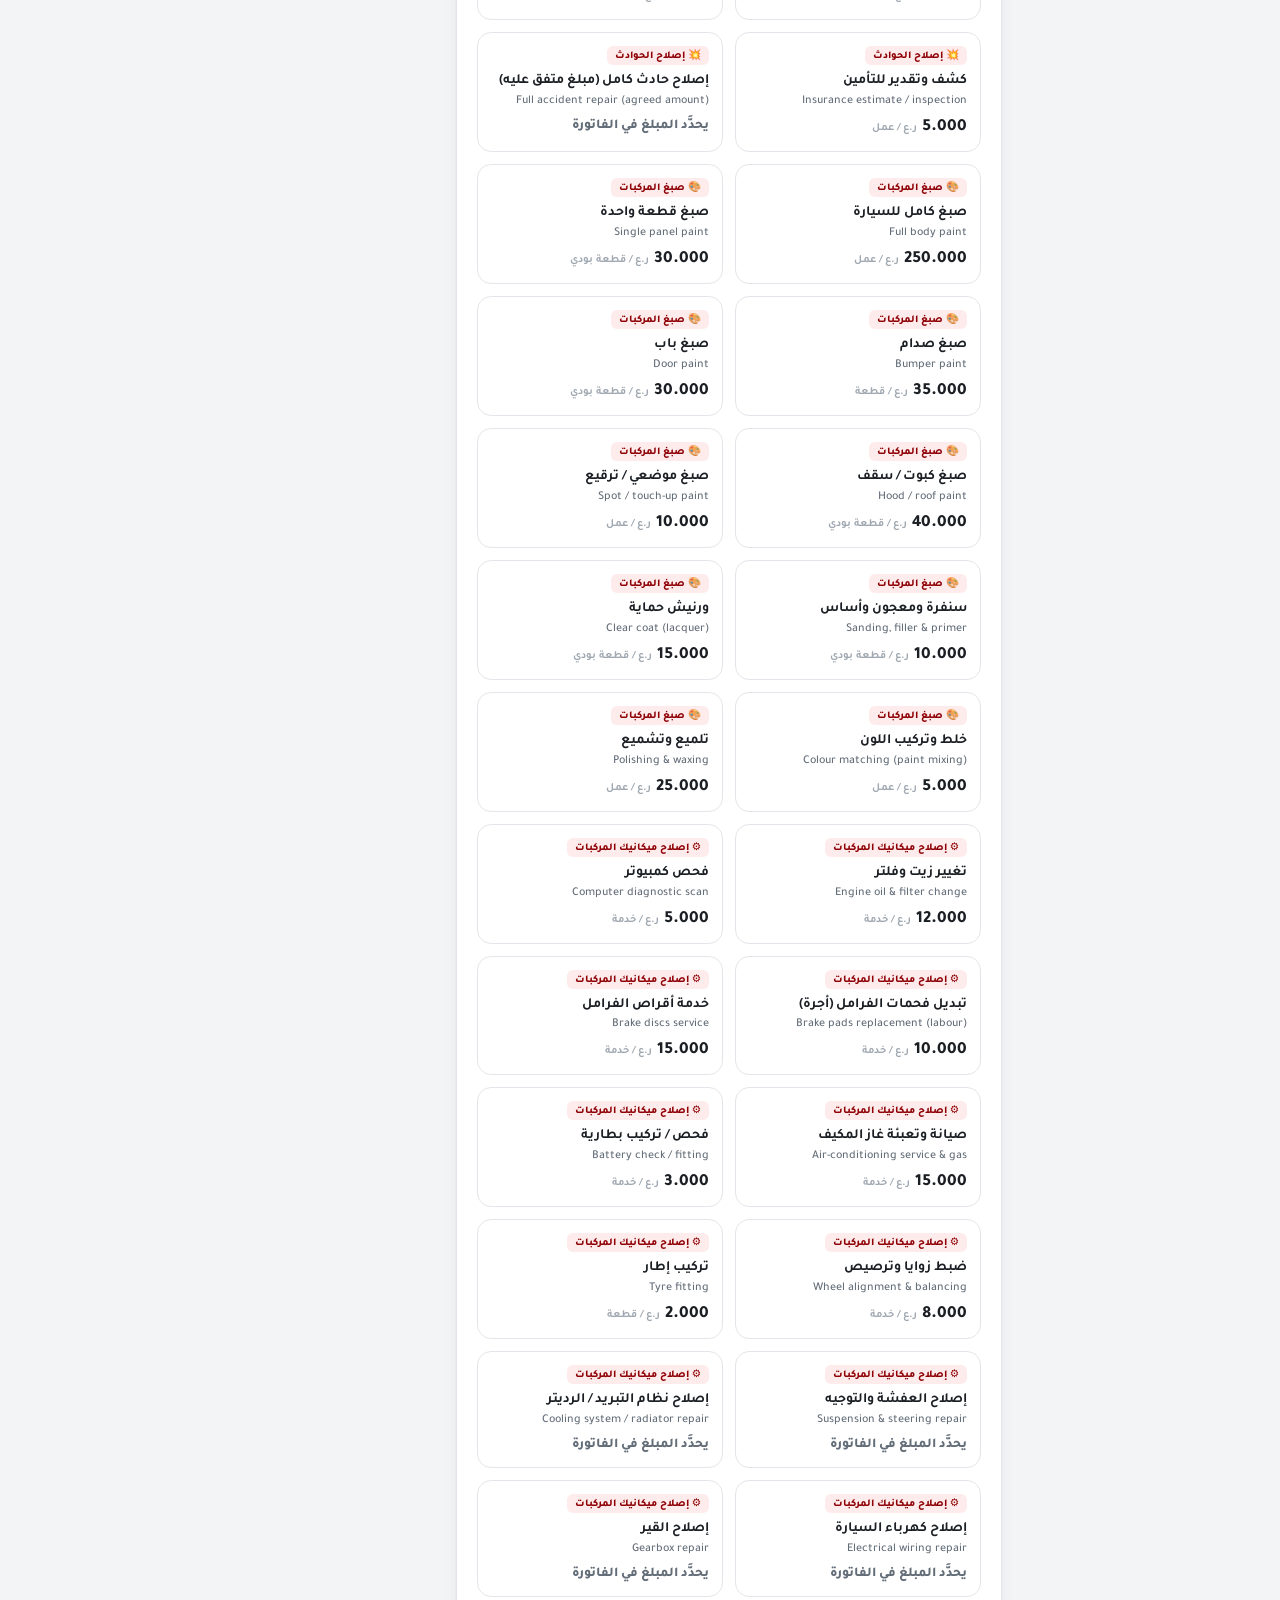
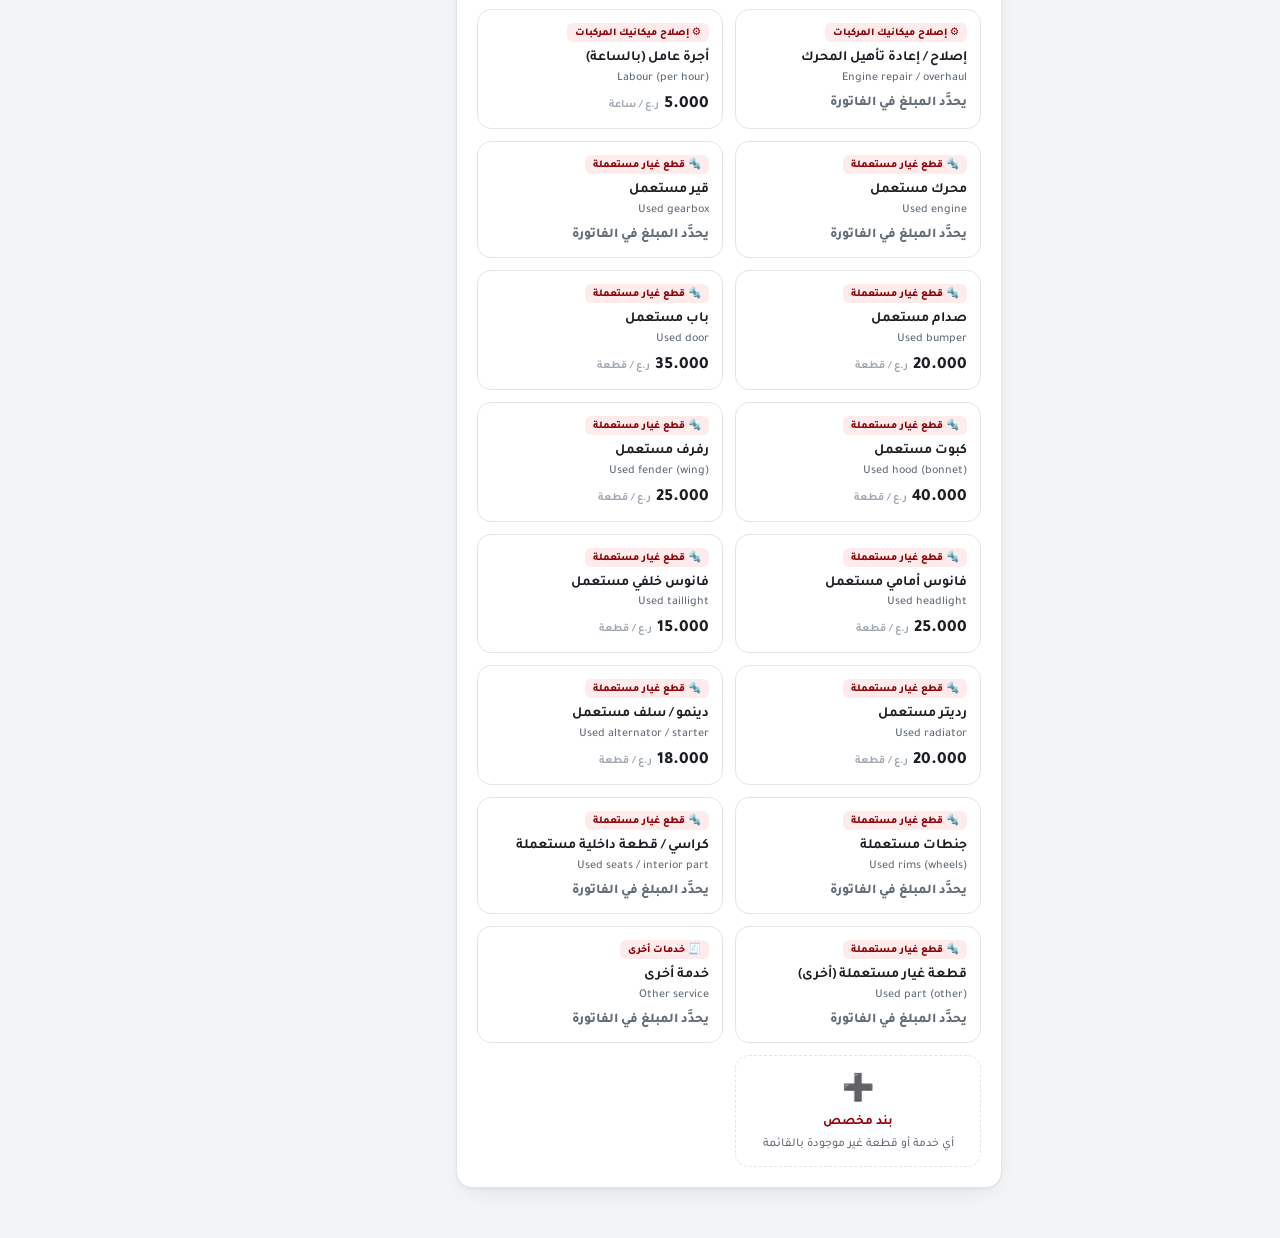
==== commit f9418208: "Add files via upload" ====
--- a/index.html
+++ b/index.html
@@ -12,7 +12,7 @@
 <link rel="preconnect" href="https://fonts.googleapis.com">
 <link rel="preconnect" href="https://fonts.gstatic.com" crossorigin>
 <link href="https://fonts.googleapis.com/css2?family=Tajawal:wght@400;500;700;800&display=swap" rel="stylesheet">
-<link rel="stylesheet" href="css/styles.css?v=27cdf817">
+<link rel="stylesheet" href="css/styles.css?v=09f30d9e">
 <link rel="stylesheet" href="css/invoice.css?v=6c3ca58b">
 <style id="pageStyle"></style>
 </head>
@@ -64,6 +64,7 @@
   <nav class="navi" id="nav">
     <button data-view="new" class="active"><span class="ic">&#10133;</span> <span data-i18n="nav_new"></span></button>
     <button data-view="invoices"><span class="ic">&#128220;</span> <span data-i18n="nav_invoices"></span> <span class="badge" id="navCount">0</span></button>
+    <button data-view="reminders"><span class="ic">&#9200;</span> <span data-i18n="nav_reminders"></span> <span class="badge badge-red" id="navRem" style="display:none">0</span></button>
     <button data-view="quotes"><span class="ic">&#128221;</span> <span data-i18n="nav_quotes"></span> <span class="badge" id="navQuotes" style="display:none">0</span></button>
     <button data-view="customers"><span class="ic">&#128101;</span> <span data-i18n="nav_customers"></span></button>
     <button data-view="services"><span class="ic">&#127991;</span> <span data-i18n="nav_services"></span></button>
@@ -155,6 +156,11 @@
           </div>
           <div class="quick"><button type="button" id="nvPayFull" data-i18n="pay_full"></button><button type="button" id="nvPayNone" data-i18n="pay_credit"></button></div>
           <div class="balance" id="nvBalance"></div>
+          <div class="remindbox" id="nvRemindBox" hidden>
+            <div class="fld"><label>&#9200; <span data-i18n="remind_me"></span></label>
+              <div class="quick wrapq" id="nvRemindQuick"></div>
+              <input type="date" id="nvRemindOn" style="margin-top:6px"></div>
+          </div>
           </div>
 
           <div class="fld" style="margin-top:12px"><label data-i18n="note"></label><input id="nvNote" data-i18n-ph="note_ph"></div>
@@ -194,6 +200,20 @@
     <div class="tblcard"><div class="tblwrap"><table class="rtable">
       <thead><tr><th class="ckcol" id="ivCkTh" hidden></th><th data-i18n="invoice_no"></th><th data-i18n="date"></th><th data-i18n="customer"></th><th data-i18n="vehicle"></th><th data-i18n="total"></th><th data-i18n="payment"></th><th data-i18n="job_status"></th><th></th></tr></thead>
       <tbody id="ivBody"></tbody>
+    </table></div></div>
+  </div>
+
+  <!-- ============ PAYMENT REMINDERS ============ -->
+  <div id="view-reminders" class="page">
+    <div class="card" style="margin-bottom:18px"><p class="hint" style="margin:0" data-i18n="reminders_hint"></p></div>
+    <div class="stats" id="rmStats"></div>
+    <div class="toolbar"><div class="pills" id="rmFilters" style="margin:0">
+      <button type="button" data-f="all" class="active" data-i18n="rm_filter_all"></button><button type="button" data-f="due" data-i18n="rm_filter_due"></button>
+      <button type="button" data-f="up" data-i18n="rm_filter_up"></button><button type="button" data-f="none" data-i18n="rm_filter_none"></button>
+    </div></div>
+    <div class="tblcard"><div class="tblwrap"><table class="rtable">
+      <thead><tr><th data-i18n="customer"></th><th data-i18n="invoice_no"></th><th data-i18n="balance"></th><th data-i18n="remind_on"></th><th data-i18n="rm_last"></th><th></th></tr></thead>
+      <tbody id="rmBody"></tbody>
     </table></div></div>
   </div>
 
@@ -323,6 +343,7 @@
         <div class="fld"><label data-i18n="st_invoice_prefix"></label><input id="stPrefix" dir="ltr" style="text-align:start" maxlength="8"></div>
         <div class="fld"><label data-i18n="st_quote_prefix"></label><input id="stQuotePrefix" dir="ltr" style="text-align:start" maxlength="8"></div>
         <div class="fld"><label data-i18n="st_quote_days"></label><input id="stQuoteDays" type="number" min="1" max="365" step="1"></div>
+        <div class="fld"><label data-i18n="st_remind_days"></label><input id="stRemindDays" type="number" min="0" max="90" step="1"></div>
         <div class="fld"><label data-i18n="st_paper"></label><select id="stPaper"><option value="a4" data-i18n="paper_a4"></option><option value="80" data-i18n="paper_80"></option></select></div>
         <div class="fld"><label data-i18n="st_bank"></label><input id="stBank"></div>
         <div class="fld" style="grid-column:1/-1"><label data-i18n="st_footer"></label><input id="stFooter"></div>
@@ -379,8 +400,20 @@
 <!-- ================= MODALS ================= -->
 <div class="modal" id="ivModal" hidden><div class="mbox wide" id="ivBox"></div></div>
 
+<div class="modal" id="rmModal" hidden><div class="mbox wide" id="rmBox"></div></div>
+
+<div class="modal" id="rmSetModal" hidden><div class="mbox">
+  <h3 id="rsTitle"></h3><div class="msub" id="rsSub"></div>
+  <div class="fld"><label data-i18n="remind_on"></label><input type="date" id="rsDate"></div>
+  <div class="quick wrapq" id="rsQuick" style="margin-top:8px"><button type="button" data-d="1" data-i18n="rd_1"></button><button type="button" data-d="2" data-i18n="rd_2"></button><button type="button" data-d="3" data-i18n="rd_3"></button><button type="button" data-d="7" data-i18n="rd_7"></button><button type="button" data-d="14" data-i18n="rd_14"></button></div>
+  <div class="fld" style="margin-top:10px"><label data-i18n="remind_note"></label><input id="rsNote" autocomplete="off" data-i18n-ph="remind_note_ph"></div>
+  <div class="err" id="rsErr"></div>
+  <div class="duo"><button class="btn b-main" style="margin-top:0" id="rsSave" type="button" data-i18n="save"></button><button class="btn b-soft" type="button" data-close data-i18n="cancel"></button></div>
+  <button class="btn b-danger" id="rsRemove" type="button" style="margin-top:10px" data-i18n="remind_remove"></button>
+</div></div>
+
 <div class="modal" id="waModal" hidden><div class="mbox">
-  <h3 style="display:flex;align-items:center;gap:9px"><svg viewBox="0 0 24 24" width="26" height="26" style="fill:var(--wa)"><use href="#i-wa"/></svg> <span data-i18n="wa_title"></span></h3>
+  <h3 style="display:flex;align-items:center;gap:9px"><svg viewBox="0 0 24 24" width="26" height="26" style="fill:var(--wa)"><use href="#i-wa"/></svg> <span id="waTitleTxt" data-i18n="wa_title"></span></h3>
   <div class="msub" id="waSub"></div>
   <div class="fld"><label data-i18n="wa_phone"></label><input id="waPhone" dir="ltr" inputmode="tel" style="text-align:start" placeholder="9xxx xxxx" autocomplete="off"></div>
   <div class="mini" style="margin-top:5px" data-i18n="wa_phone_hint"></div>
@@ -487,25 +520,26 @@
 <div class="toast" id="toast"></div>
 <div id="printArea"></div>
 
-<script src="js/i18n.js?v=a13c7073"></script>
+<script src="js/i18n.js?v=10dcb6ee"></script>
 <script src="js/core.js?v=93e0a461"></script>
-<script src="js/catalog.js?v=e31dd33c"></script>
-<script src="js/demo.js?v=3867baef"></script>
+<script src="js/catalog.js?v=11f6d4bc"></script>
+<script src="js/demo.js?v=fa4815ef"></script>
 <script src="js/xlsx.js?v=1d957b6d"></script>
-<script src="js/store.js?v=92a10622"></script>
+<script src="js/store.js?v=5d00ca65"></script>
 <script src="js/print.js?v=a7da2fc1"></script>
 <script src="js/combo.js?v=9704f11b"></script>
-<script src="js/whatsapp.js?v=3179200b"></script>
-<script src="js/invoice.js?v=b3fbbb01"></script>
-<script src="js/invoices.js?v=7477f711"></script>
+<script src="js/whatsapp.js?v=b7fd9d98"></script>
+<script src="js/invoice.js?v=f401b447"></script>
+<script src="js/invoices.js?v=92e01bbe"></script>
+<script src="js/reminders.js?v=973b941d"></script>
 <script src="js/quotes.js?v=9d4d8c37"></script>
 <script src="js/expenses.js?v=a6d74049"></script>
 <script src="js/customers.js?v=3a975e34"></script>
 <script src="js/services.js?v=b9920e4e"></script>
 <script src="js/reports.js?v=c3f2ebbf"></script>
 <script src="js/subscription.js?v=ca9f4c8f"></script>
-<script src="js/settings.js?v=ee6158eb"></script>
-<script src="js/app.js?v=fc0477c0"></script>
-<script src="js/demo-mode.js?v=b4faa19a"></script>
+<script src="js/settings.js?v=34bf8048"></script>
+<script src="js/app.js?v=de4f8489"></script>
+<script src="js/demo-mode.js?v=839eff9b"></script>
 </body>
 </html>
--- a/css/styles.css
+++ b/css/styles.css
@@ -466,3 +466,19 @@
 .profit tfoot td{border-top:2px solid var(--line);background:var(--surface2)}
 #view-expenses .toolbar .tbtn.b-main{box-shadow:none}
 .viewonly #qtNew,.viewonly #exAdd,.viewonly #exBody [data-act=edit],.viewonly #exBody [data-act=del]{display:none !important}
+
+/* ---------- payment reminders ---------- */
+.navi .badge.badge-red{background:var(--bad);color:#fff}
+.navi button.active .badge.badge-red{background:#fff;color:var(--bad)}
+.remindbox{margin-top:12px;padding:11px 12px;border-radius:12px;background:var(--warnsoft);border:1px dashed var(--warn)}
+.remindbox .fld label{color:var(--warn);font-weight:800}
+.quick.wrapq{flex-wrap:wrap}
+.quick.wrapq button{flex:1 1 auto;min-width:64px}
+.quick button.active{background:var(--brand);border-color:var(--brand);color:#fff}
+.remindrow{display:flex;justify-content:space-between;align-items:center;gap:10px;flex-wrap:wrap;margin-top:12px;padding:10px 12px;border-radius:12px;background:var(--warnsoft);color:var(--txt);font-size:13px;font-weight:600}
+.rmlist{display:flex;flex-direction:column;gap:11px;max-height:58vh;overflow-y:auto;padding-inline-end:4px}
+.rmcard{border:1.5px solid var(--warn);background:var(--warnsoft);border-radius:14px;padding:12px 14px}
+.rmcard .rmtop{display:flex;justify-content:space-between;align-items:center;gap:10px;font-size:15.5px;margin-bottom:3px}
+.rmcard .rmact{display:flex;gap:8px;flex-wrap:wrap;margin-top:10px}
+.rmcard .rmact .btn{width:auto;flex:1 1 auto;padding:9px 12px;font-size:13px;margin-top:0}
+.viewonly #rmBody [data-rset],.viewonly #rsSave,.viewonly #rsRemove{display:none !important}
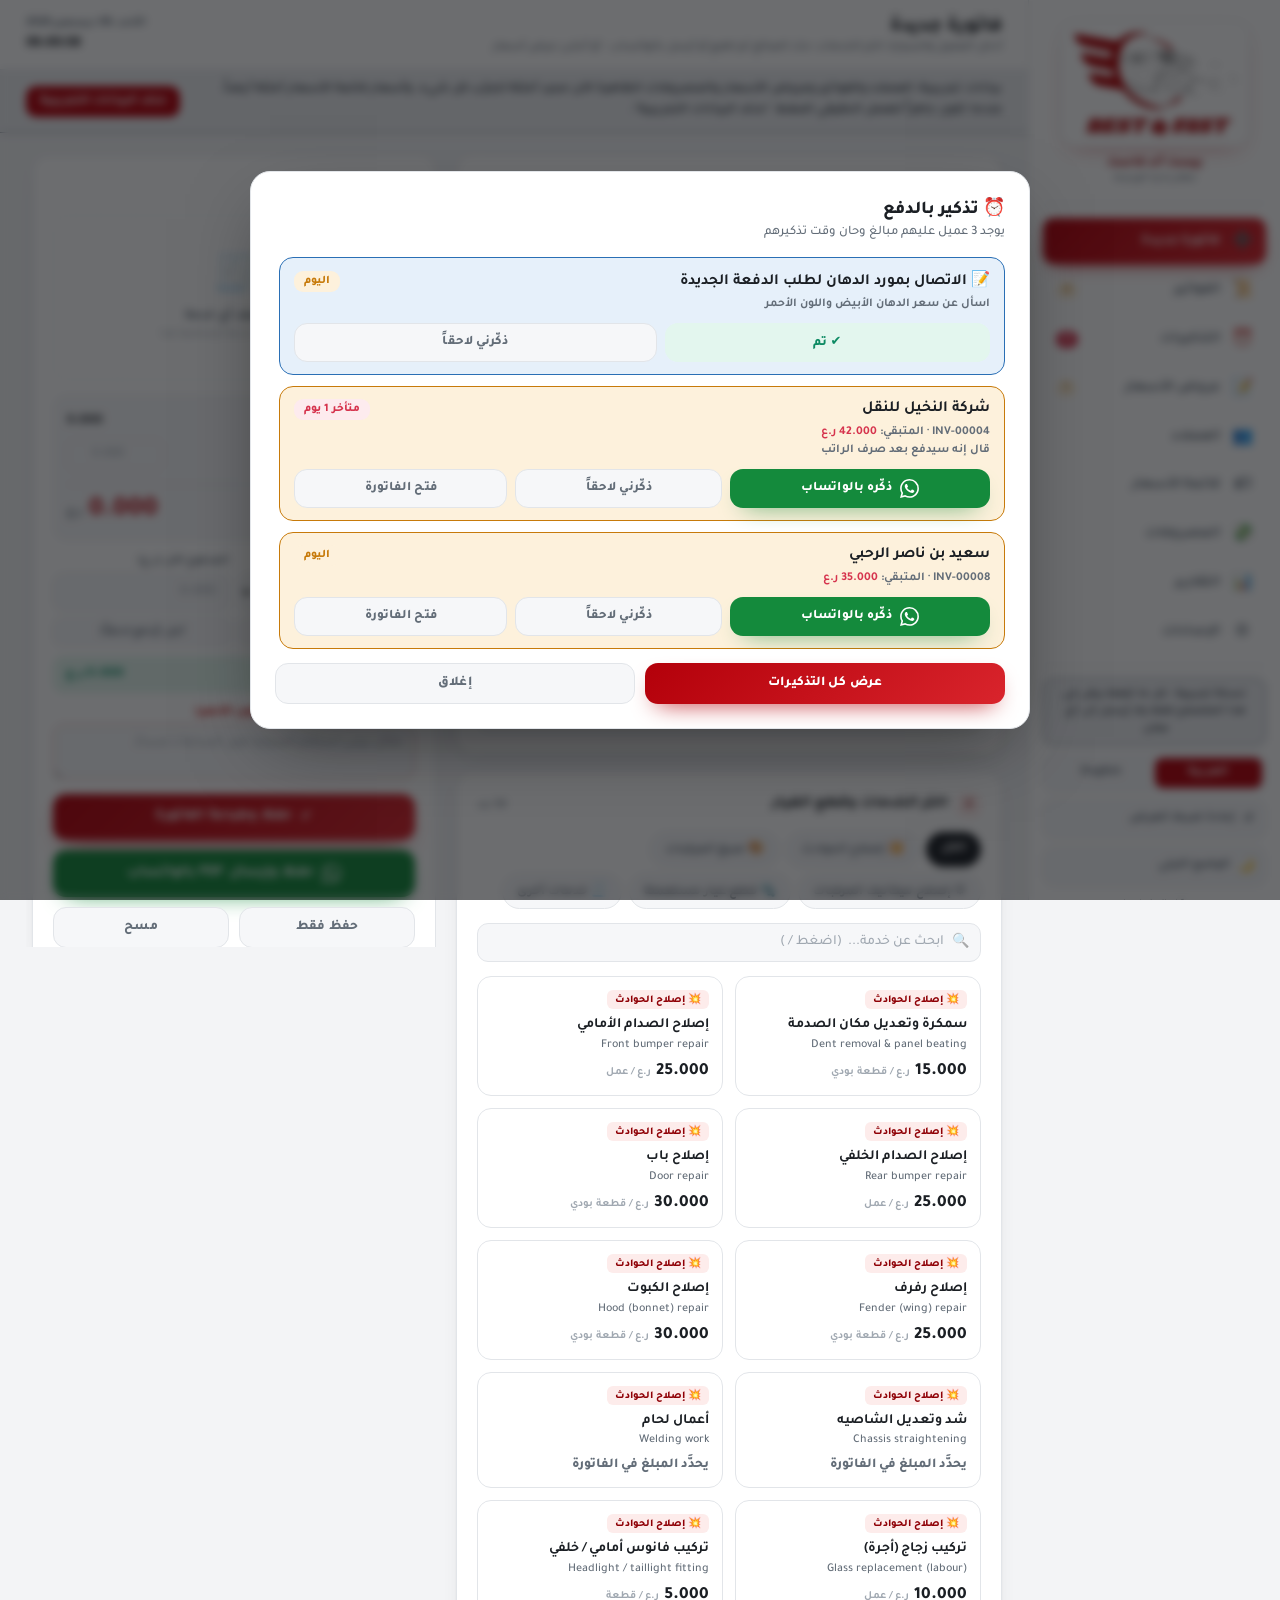
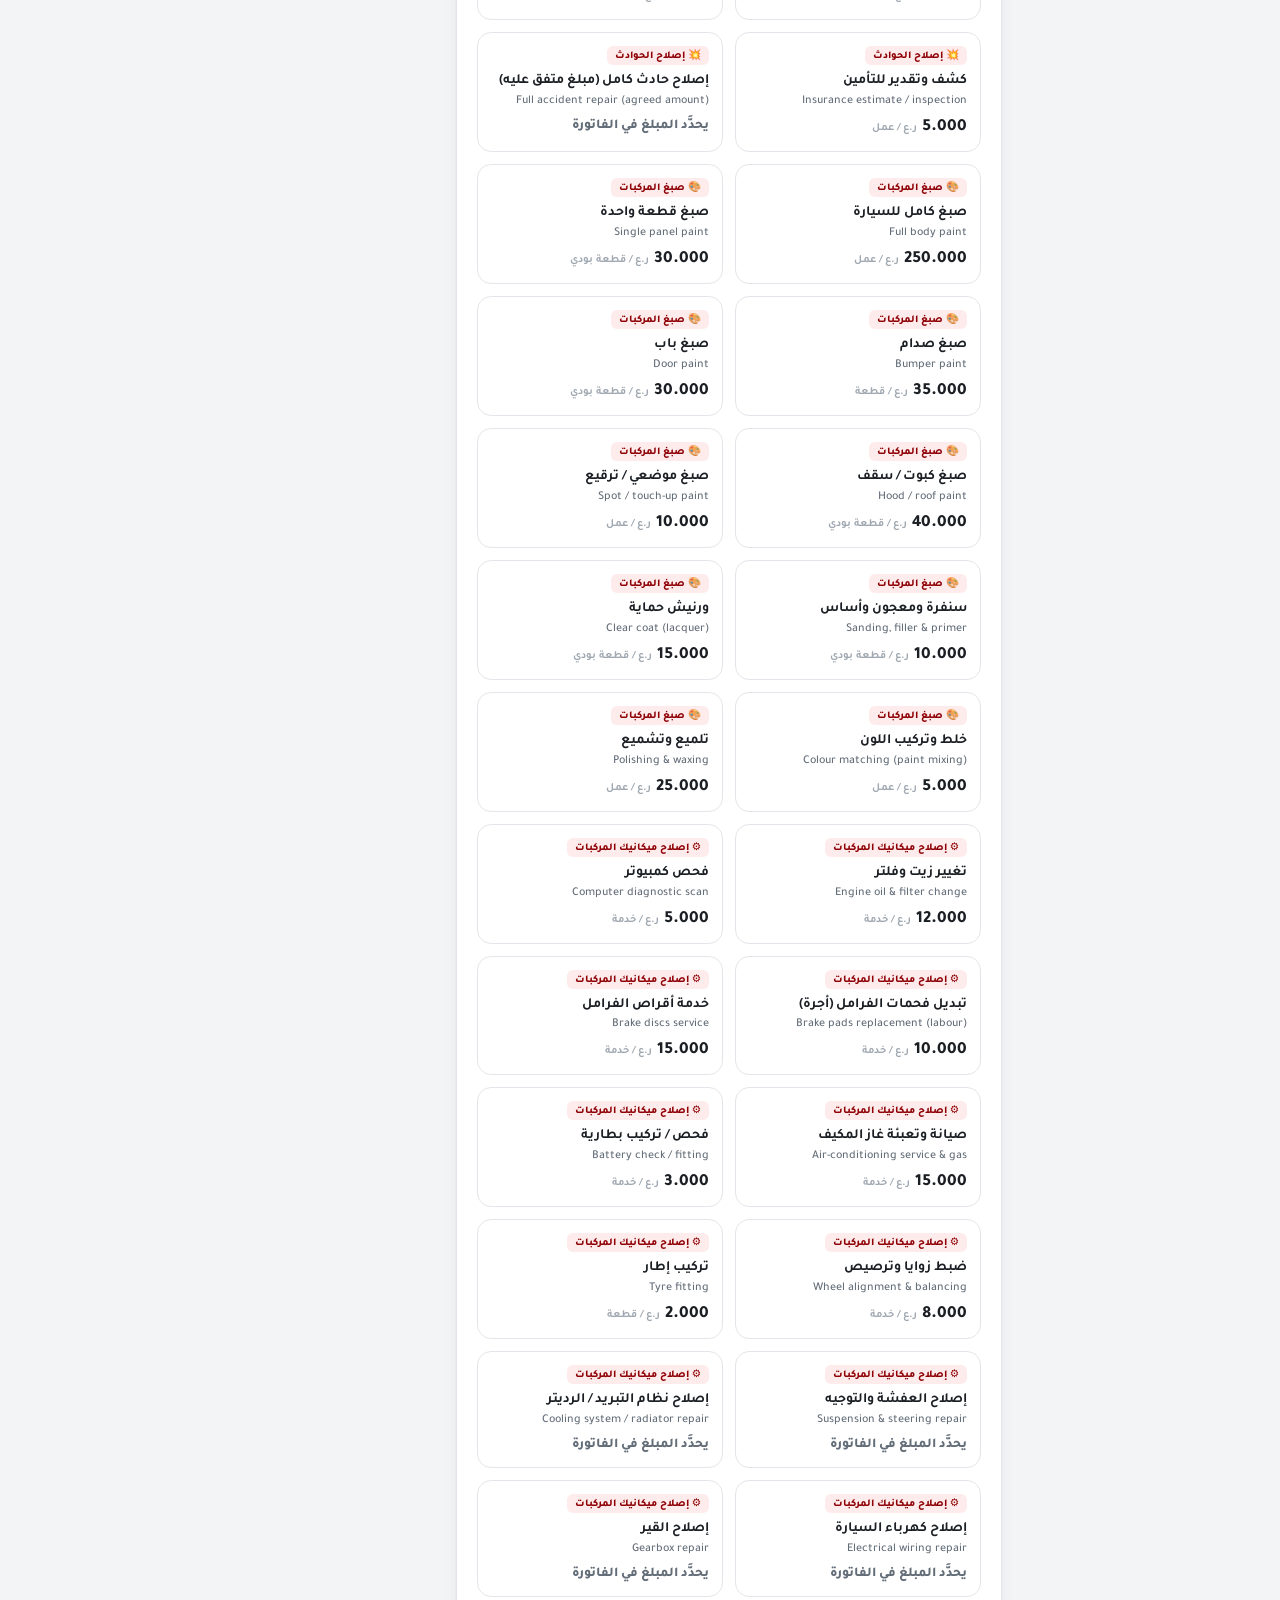
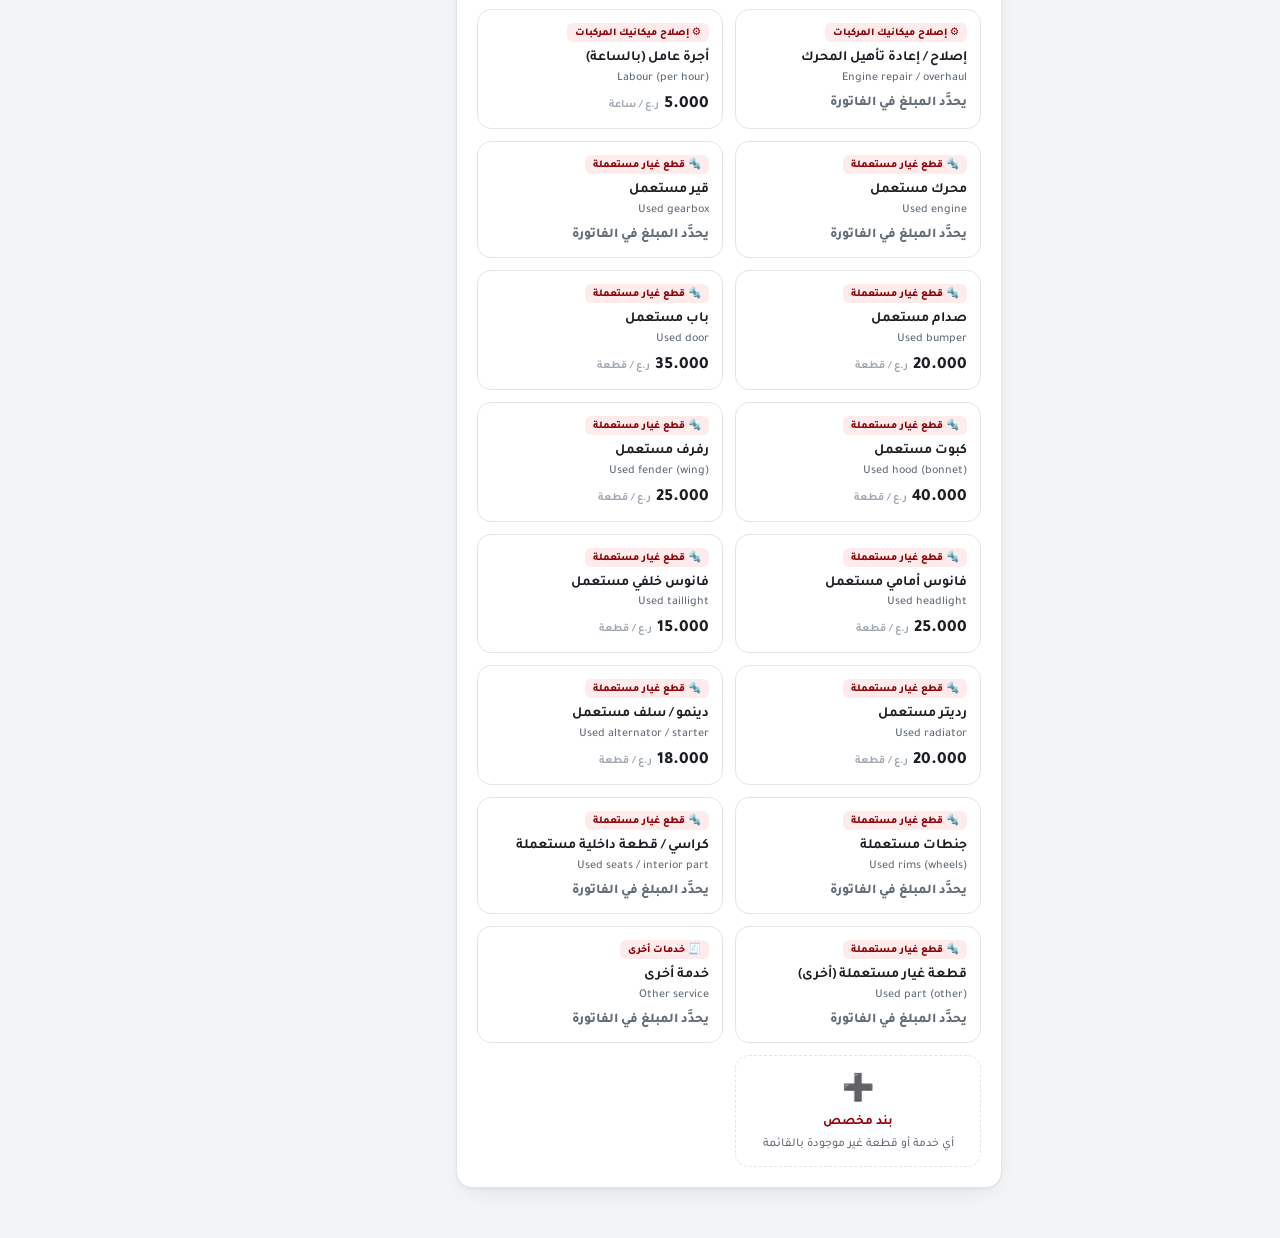
==== commit deb60145: "Add files via upload" ====
--- a/index.html
+++ b/index.html
@@ -12,8 +12,8 @@
 <link rel="preconnect" href="https://fonts.googleapis.com">
 <link rel="preconnect" href="https://fonts.gstatic.com" crossorigin>
 <link href="https://fonts.googleapis.com/css2?family=Tajawal:wght@400;500;700;800&display=swap" rel="stylesheet">
-<link rel="stylesheet" href="css/styles.css?v=09f30d9e">
-<link rel="stylesheet" href="css/invoice.css?v=6c3ca58b">
+<link rel="stylesheet" href="css/styles.css?v=46a7f95a">
+<link rel="stylesheet" href="css/invoice.css?v=751dd50c">
 <style id="pageStyle"></style>
 </head>
 <body>
@@ -163,7 +163,7 @@
           </div>
           </div>
 
-          <div class="fld" style="margin-top:12px"><label data-i18n="note"></label><input id="nvNote" data-i18n-ph="note_ph"></div>
+          <div class="fld" style="margin-top:12px"><label class="redlabel" data-i18n="note_red"></label><textarea id="nvNote" rows="2" maxlength="500" data-i18n-ph="note_red_ph"></textarea></div>
 
           <button class="btn b-main" id="nvSave" type="button">&#10004; <span id="nvSaveTxt" data-i18n="save_print"></span></button>
           <button class="btn b-wa" id="nvSaveWa" type="button"><svg viewBox="0 0 24 24"><use href="#i-wa"/></svg> <span id="nvSaveWaTxt" data-i18n="save_whatsapp"></span></button>
@@ -206,6 +206,11 @@
   <!-- ============ PAYMENT REMINDERS ============ -->
   <div id="view-reminders" class="page">
     <div class="card" style="margin-bottom:18px"><p class="hint" style="margin:0" data-i18n="reminders_hint"></p></div>
+    <div class="card" id="rmMemoCard" style="margin-bottom:18px" hidden>
+      <div class="chead"><h3>&#128221; <span data-i18n="memo_title"></span> <span class="badge badge-red" id="rmMemoCount"></span></h3><button class="tbtn b-ok" id="rmMemoAdd" type="button">&#10133; <span data-i18n="memo_add"></span></button></div>
+      <p class="hint" style="margin:0 0 10px" data-i18n="memo_hint"></p>
+      <div id="rmMemoList"></div>
+    </div>
     <div class="stats" id="rmStats"></div>
     <div class="toolbar"><div class="pills" id="rmFilters" style="margin:0">
       <button type="button" data-f="all" class="active" data-i18n="rm_filter_all"></button><button type="button" data-f="due" data-i18n="rm_filter_due"></button>
@@ -344,7 +349,10 @@
         <div class="fld"><label data-i18n="st_quote_prefix"></label><input id="stQuotePrefix" dir="ltr" style="text-align:start" maxlength="8"></div>
         <div class="fld"><label data-i18n="st_quote_days"></label><input id="stQuoteDays" type="number" min="1" max="365" step="1"></div>
         <div class="fld"><label data-i18n="st_remind_days"></label><input id="stRemindDays" type="number" min="0" max="90" step="1"></div>
-        <div class="fld"><label data-i18n="st_paper"></label><select id="stPaper"><option value="a4" data-i18n="paper_a4"></option><option value="80" data-i18n="paper_80"></option></select></div>
+        <div class="fld"><label data-i18n="st_paper"></label><select id="stPaper"><option value="a4" data-i18n="paper_a4"></option><option value="a5" data-i18n="paper_a5"></option><option value="80" data-i18n="paper_80"></option><option value="58" data-i18n="paper_58"></option></select></div>
+        <div class="fld"><label data-i18n="st_print_scale"></label><input id="stPrintScale" type="number" min="50" max="150" step="5"></div>
+        <div class="fld"><label data-i18n="st_cr_name_ar"></label><input id="stCrNameAr" dir="rtl"></div>
+        <div class="fld"><label data-i18n="st_cr_name_en"></label><input id="stCrNameEn" dir="ltr" style="text-align:start"></div>
         <div class="fld"><label data-i18n="st_bank"></label><input id="stBank"></div>
         <div class="fld" style="grid-column:1/-1"><label data-i18n="st_footer"></label><input id="stFooter"></div>
         <div class="fld" style="grid-column:1/-1"><label data-i18n="st_terms"></label><input id="stTerms"></div>
@@ -412,6 +420,17 @@
   <button class="btn b-danger" id="rsRemove" type="button" style="margin-top:10px" data-i18n="remind_remove"></button>
 </div></div>
 
+<div class="modal" id="memoModal" hidden><div class="mbox">
+  <h3 id="mmHead"></h3><div class="msub" data-i18n="memo_sub"></div>
+  <div class="fld"><label data-i18n="memo_what"></label><input id="mmTitle" maxlength="120" autocomplete="off" data-i18n-ph="memo_what_ph"></div>
+  <div class="fields" style="margin-top:11px"><div class="fld"><label data-i18n="date"></label><input type="date" id="mmDate"></div><div class="fld"><label data-i18n="memo_time"></label><input type="time" id="mmTime"></div></div>
+  <div class="quick wrapq" id="mmQuick" style="margin-top:8px"><button type="button" data-d="0" data-i18n="rd_0"></button><button type="button" data-d="1" data-i18n="rd_1"></button><button type="button" data-d="2" data-i18n="rd_2"></button><button type="button" data-d="3" data-i18n="rd_3"></button><button type="button" data-d="7" data-i18n="rd_7"></button></div>
+  <div class="fld" style="margin-top:10px"><label data-i18n="memo_note"></label><input id="mmNote" maxlength="300" autocomplete="off"></div>
+  <div class="err" id="mmErr"></div>
+  <div class="duo"><button class="btn b-main" style="margin-top:0" id="mmSave" type="button" data-i18n="save"></button><button class="btn b-soft" type="button" data-close data-i18n="cancel"></button></div>
+  <button class="btn b-danger" id="mmDelete" type="button" style="margin-top:10px" data-i18n="delete"></button>
+</div></div>
+
 <div class="modal" id="waModal" hidden><div class="mbox">
   <h3 style="display:flex;align-items:center;gap:9px"><svg viewBox="0 0 24 24" width="26" height="26" style="fill:var(--wa)"><use href="#i-wa"/></svg> <span id="waTitleTxt" data-i18n="wa_title"></span></h3>
   <div class="msub" id="waSub"></div>
@@ -424,11 +443,14 @@
   <div class="wa-status" id="waStatus"></div>
   <div class="fld" style="margin-top:6px"><label data-i18n="wa_message"></label><textarea id="waMsg"></textarea></div>
   <div class="err" id="waErr"></div>
+  <button class="btn b-wa" id="waPdf" type="button" style="margin-top:14px" hidden><svg viewBox="0 0 24 24"><use href="#i-wa"/></svg> <span id="waPdfTxt"></span></button>
+  <div class="mini" id="waPdfHint" style="margin-top:6px" hidden data-i18n="wa_pdf_hint"></div>
+  <button class="btn b-soft" id="waWeb" type="button" style="margin-top:8px"><svg viewBox="0 0 24 24"><use href="#i-wa"/></svg> <span id="waWebTxt"></span></button>
   <div class="duo">
-    <button class="btn b-wa" id="waGo" type="button"><svg viewBox="0 0 24 24"><use href="#i-wa"/></svg> <span data-i18n="wa_open"></span></button>
-    <button class="btn b-soft" id="waCopy" type="button" data-i18n="wa_copy"></button>
-  </div>
-  <button class="btn b-soft" id="waWeb" type="button" style="margin-top:10px" data-i18n="wa_web"></button>
+    <button class="btn b-soft" id="waPdfDl" type="button" hidden>&#128196; <span data-i18n="pdf_download"></span></button>
+    <button class="btn b-soft" id="waGo" type="button"><svg viewBox="0 0 24 24"><use href="#i-wa"/></svg> <span data-i18n="wa_open"></span></button>
+  </div>
+  <button class="btn b-soft" id="waCopy" type="button" data-i18n="wa_copy" style="margin-top:8px"></button>
   <button class="btn b-soft" type="button" data-close style="margin-top:10px" data-i18n="close"></button>
 </div></div>
 
@@ -520,25 +542,28 @@
 <div class="toast" id="toast"></div>
 <div id="printArea"></div>
 
-<script src="js/i18n.js?v=10dcb6ee"></script>
+<script src="js/i18n.js?v=3308cee4"></script>
 <script src="js/core.js?v=93e0a461"></script>
-<script src="js/catalog.js?v=11f6d4bc"></script>
-<script src="js/demo.js?v=fa4815ef"></script>
+<script src="js/catalog.js?v=6826e382"></script>
+<script src="js/demo.js?v=be42d008"></script>
 <script src="js/xlsx.js?v=1d957b6d"></script>
-<script src="js/store.js?v=5d00ca65"></script>
-<script src="js/print.js?v=a7da2fc1"></script>
+<script src="js/store.js?v=2e8afc36"></script>
+<script src="js/print.js?v=efc86359"></script>
+<script src="js/vendor/html2canvas.min.js"></script>
+<script src="js/logo-data.js?v=16f74269"></script>
+<script src="js/pdf.js?v=5ceabbc3"></script>
 <script src="js/combo.js?v=9704f11b"></script>
-<script src="js/whatsapp.js?v=b7fd9d98"></script>
+<script src="js/whatsapp.js?v=fc2e89c7"></script>
 <script src="js/invoice.js?v=f401b447"></script>
-<script src="js/invoices.js?v=92e01bbe"></script>
-<script src="js/reminders.js?v=973b941d"></script>
-<script src="js/quotes.js?v=9d4d8c37"></script>
+<script src="js/invoices.js?v=c3446a7f"></script>
+<script src="js/reminders.js?v=d998d34c"></script>
+<script src="js/quotes.js?v=283ed9ff"></script>
 <script src="js/expenses.js?v=a6d74049"></script>
 <script src="js/customers.js?v=3a975e34"></script>
 <script src="js/services.js?v=b9920e4e"></script>
 <script src="js/reports.js?v=c3f2ebbf"></script>
 <script src="js/subscription.js?v=ca9f4c8f"></script>
-<script src="js/settings.js?v=34bf8048"></script>
+<script src="js/settings.js?v=fd07ed7f"></script>
 <script src="js/app.js?v=de4f8489"></script>
 <script src="js/demo-mode.js?v=839eff9b"></script>
 </body>
--- a/css/styles.css
+++ b/css/styles.css
@@ -482,3 +482,22 @@
 .rmcard .rmact{display:flex;gap:8px;flex-wrap:wrap;margin-top:10px}
 .rmcard .rmact .btn{width:auto;flex:1 1 auto;padding:9px 12px;font-size:13px;margin-top:0}
 .viewonly #rmBody [data-rset],.viewonly #rsSave,.viewonly #rsRemove{display:none !important}
+
+/* ---------- red invoice note, personal reminders ---------- */
+.rednote{color:#c40000;font-weight:800;white-space:pre-wrap}
+[data-theme="dark"] .rednote{color:#ff7a7a}
+.redlabel{color:#c40000 !important;font-weight:800 !important}
+[data-theme="dark"] .redlabel{color:#ff7a7a !important}
+#nvNote{resize:vertical;min-height:54px;border-color:#e6b3b3}
+.memorow{display:flex;align-items:center;justify-content:space-between;gap:12px;flex-wrap:wrap;padding:10px 12px;border:1px solid var(--line);border-radius:12px;margin-bottom:8px;background:var(--surface2)}
+.memorow.done{opacity:.55}
+.memorow.done .memotxt b{text-decoration:line-through}
+.memorow .memotxt{flex:1 1 220px;min-width:0}
+.memorow .memowhen{display:flex;align-items:center;gap:8px;font-size:13px;font-weight:700;color:var(--muted);white-space:nowrap}
+.iconbtn.ok:hover{background:var(--ok);color:#fff;border-color:var(--ok)}
+.rmcard.memo{border-color:var(--info);background:var(--infosoft)}
+.viewonly #rmMemoAdd,.viewonly #rmMemoList .acts,.viewonly #mmSave,.viewonly #mmDelete{display:none !important}
+
+/* the PDF button beside every bill */
+.iconbtn.pdf{width:auto;padding:0 9px;font-size:11px;font-weight:800;color:var(--brand);letter-spacing:.3px}
+.iconbtn.pdf:hover{background:var(--brand);color:#fff;border-color:var(--brand)}
--- a/css/invoice.css
+++ b/css/invoice.css
@@ -20,6 +20,9 @@
 .inv .row{display:flex;justify-content:space-between;gap:10px;font-size:10pt;padding:1.5px 0}
 .inv .row span:first-child{color:#555}
 .inv .row b{text-align:right}
+.inv .note.red{border:1.5px solid #c40000;background:#fff4f4;color:#c40000;font-weight:800;font-size:10.5pt;margin:6px 0 4px}
+.inv .note.red b{color:#c40000}
+.rc .rnote{font-weight:bold;border:1.5px solid #000;padding:2px 4px;margin:4px 0;font-size:11px}
 .inv .fault{font-size:10pt;margin-top:5px;padding-top:4px;border-top:1px dotted #c5c9ce}
 .inv table{width:100%;border-collapse:collapse;margin-top:6px;font-size:10pt}
 .inv th{background:#2b2f36;color:#fff;padding:6px 7px;font-size:9pt;text-align:left;border:1px solid #2b2f36}
